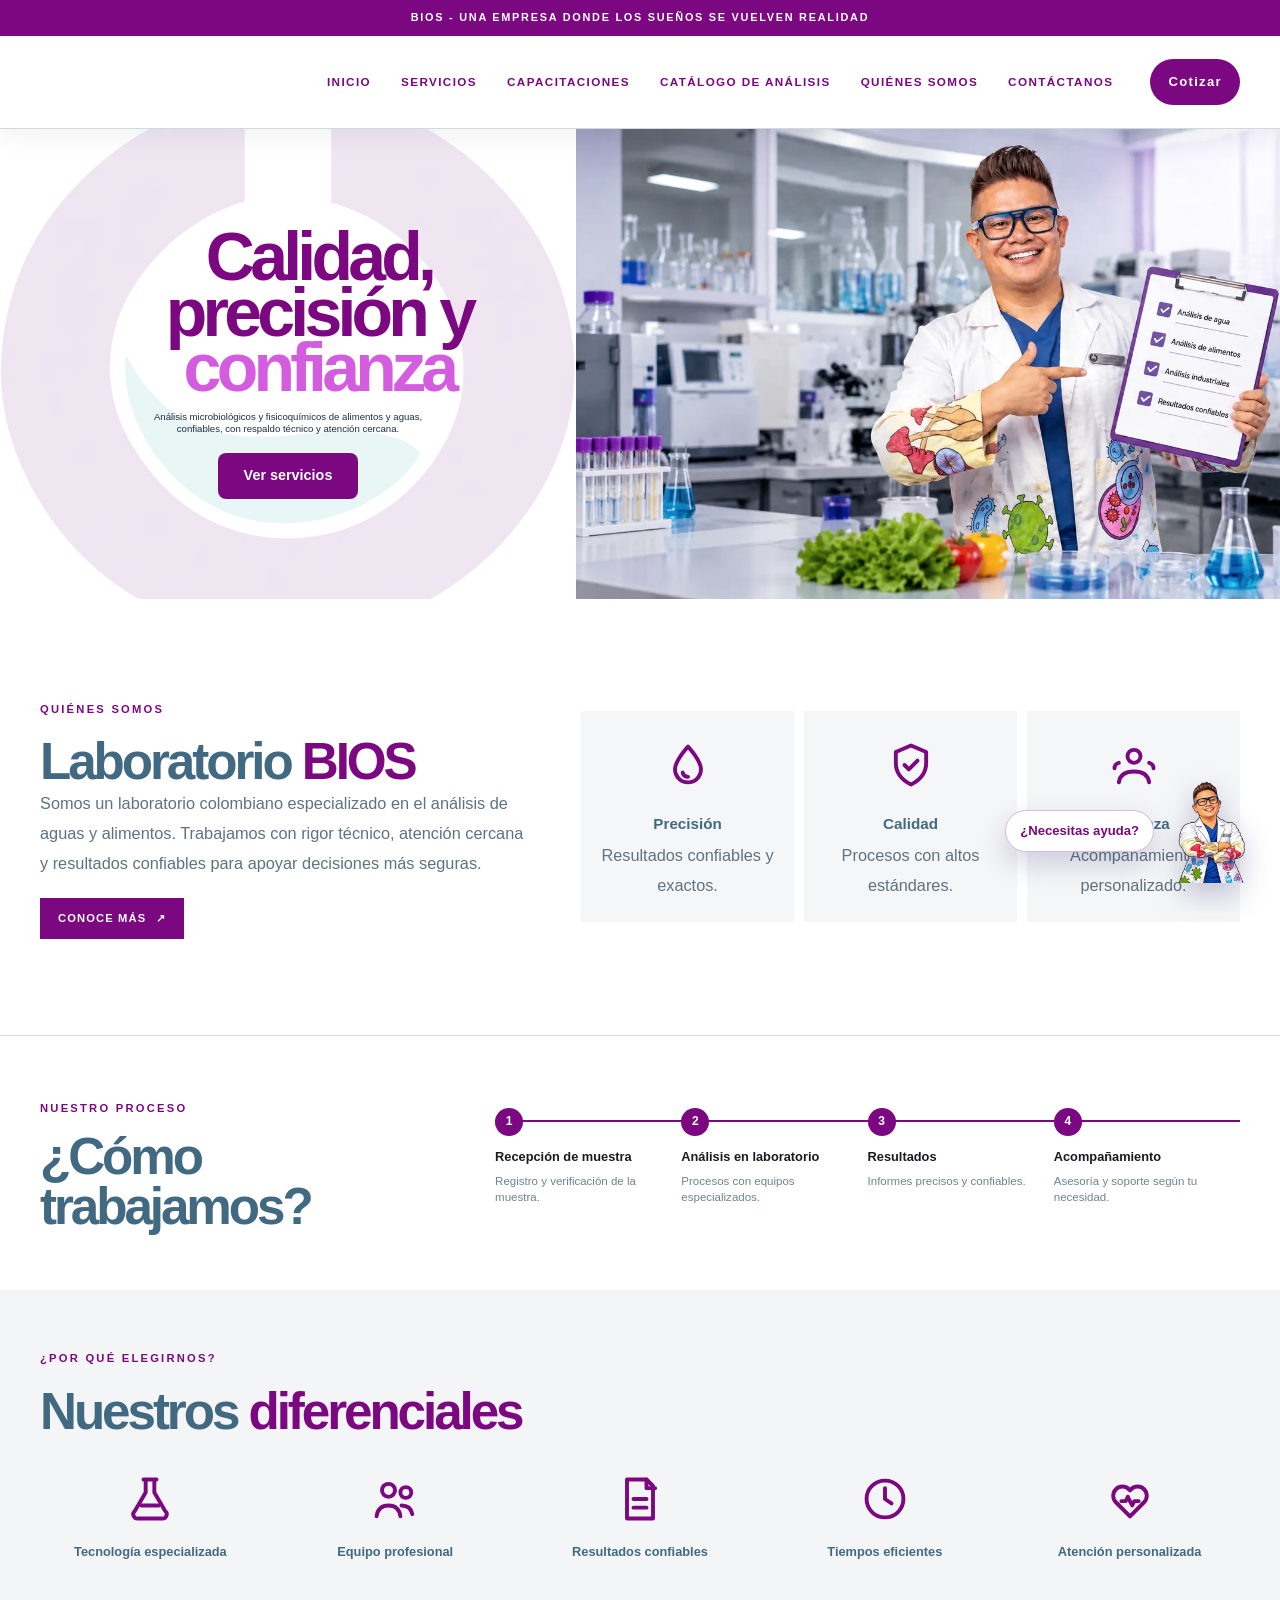
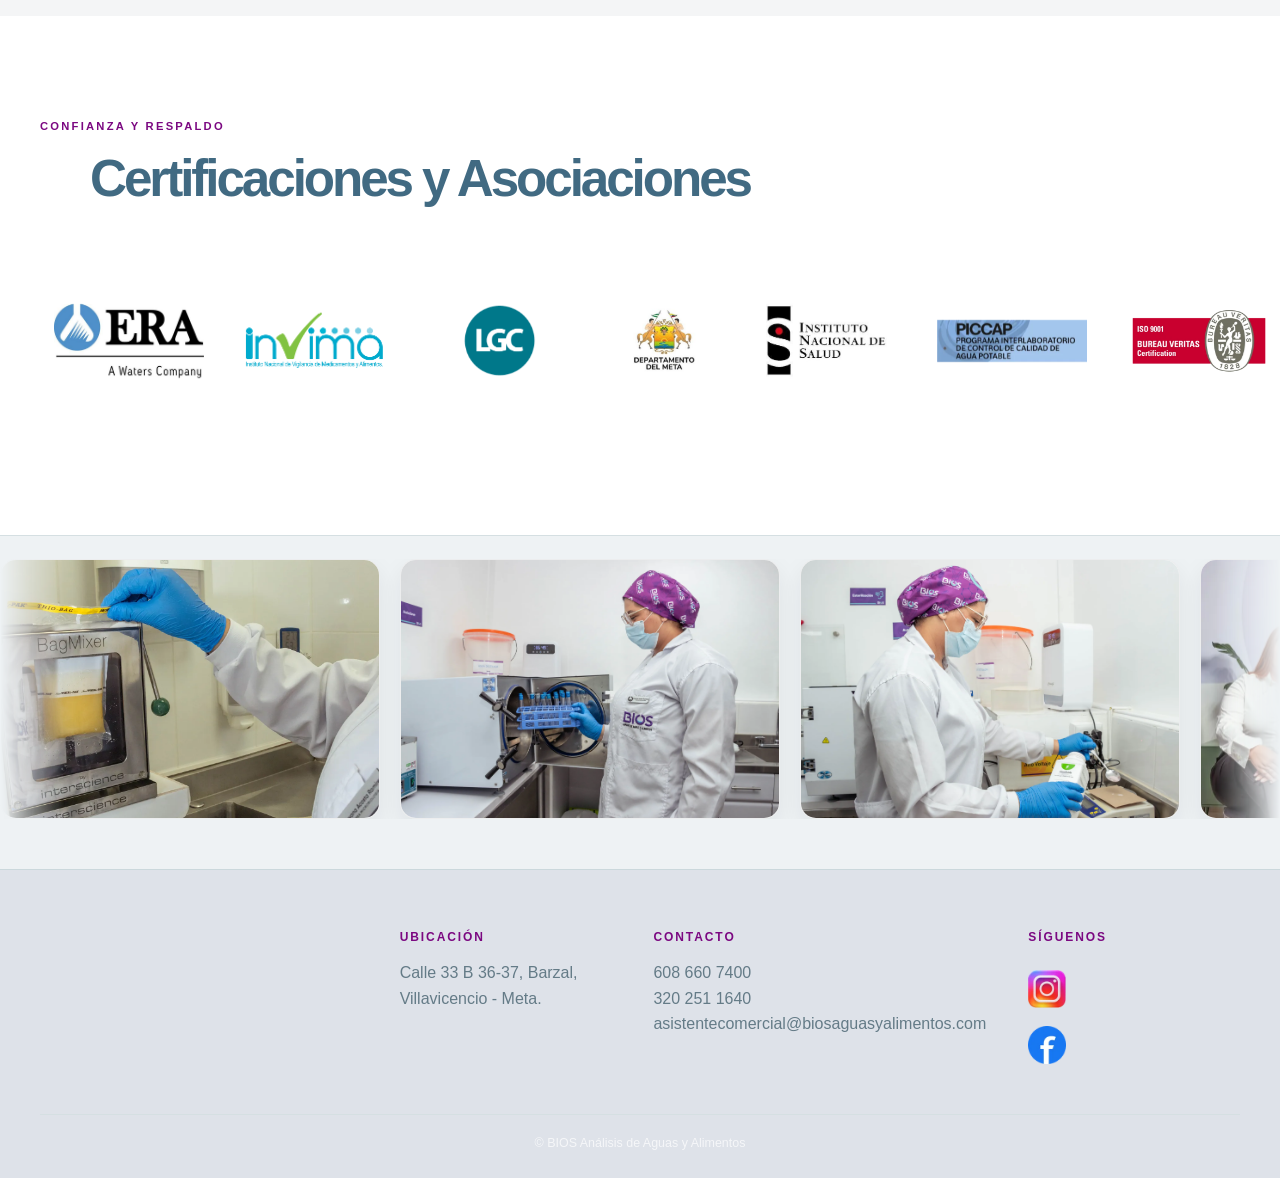
==== index.html @ 29f60351 "Actualizar correo y horario de atención" ====
<!DOCTYPE html>
<html lang="es">
<head>
  <meta charset="UTF-8" />
  <meta name="viewport" content="width=device-width, initial-scale=1.0" />
  <title>BIOS - Maqueta</title>
  <style>
    :root{
      --bg:#f4f7fb;
      --surface:#ffffff;
      --text:#17273a;
      --muted:#58708a;
      --line:rgba(23,39,58,.12);
      --dark:#0b1e2d;
      --blue:#1c4d7a;
      --cyan:#45c4d1;
      --teal:#2ec4b6;
      --violet:#7a6df7;
      --shadow:0 18px 42px rgba(12,29,45,.12);
      --bios-logo-url:url('https://irp-cdn.multiscreensite.com/-resellers-preview/colombia@publicar.com/logo/git4eqh8tb16mcf5sqjfog81sk.png');
    }

    *{box-sizing:border-box}
    body{
      margin:0;
      font-family:Arial, sans-serif;
      background:var(--bg);
      color:var(--text);
      line-height:1.6;
    }
    a{text-decoration:none;color:inherit}
    .container{
      width:min(1200px, calc(100% - 32px));
      margin:0 auto;
    }

    header{
      background:
        linear-gradient(rgba(255,255,255,.82), rgba(255,255,255,.82)),
        url('assets/fondo.webp') center/cover no-repeat;
      backdrop-filter:blur(10px);
      border-bottom:1px solid var(--line);
      position:sticky;
      top:0;
      z-index:20;
    }

    .nav{
      min-height:88px;
      display:flex;
      align-items:center;
      justify-content:space-between;
      gap:20px;
    }

    .brand{
      display:flex;
      align-items:center;
      gap:14px;
    }

    .bio-o{
      position:relative;
      width:54px;
      height:54px;
      border-radius:50%;
      background:#fff;
      border:2px solid rgba(17,31,45,.12);
      overflow:hidden;
      cursor:pointer;
      transition:transform .35s ease, box-shadow .35s ease;
      box-shadow:0 10px 22px rgba(16,30,42,.08);
      background-image:var(--bios-logo-url);
      background-size:cover;
      background-position:center;
      background-repeat:no-repeat;
    }

    .bio-o::before{
      content:"";
      position:absolute;
      inset:0;
      border-radius:50%;
      background:
        radial-gradient(circle at 30% 25%, rgba(255,255,255,.35), transparent 18%),
        linear-gradient(135deg, rgba(54,208,210,.18), rgba(78,190,255,.18), rgba(122,109,247,.18));
      animation:liquidFlow 8s ease-in-out infinite alternate;
    }

    .bio-o::after{
      content:"";
      position:absolute;
      inset:10px;
      border-radius:50%;
      background:rgba(255,255,255,.09);
      transform:translate(-8px, 8px);
      animation:liquidDrift 7s ease-in-out infinite alternate;
    }

    .bio-o:hover{
      transform:scale(1.08);
      box-shadow:0 18px 28px rgba(19,42,62,.16);
    }

    .bio-o.expanded{
      transform:scale(1.85);
      z-index:20;
    }

    .brand-text span{
      display:block;
      font-weight:800;
      font-size:1.2rem;
      letter-spacing:.06em;
      color:var(--dark);
    }

    .brand-text small{
      display:block;
      font-size:.62rem;
      letter-spacing:.18em;
      color:var(--muted);
    }

    .menu{
      display:flex;
      list-style:none;
      gap:28px;
      padding:0;
      margin:0;
      color:var(--muted);
      font-weight:600;
    }

    .cta{
      border:none;
      background:linear-gradient(135deg, var(--blue), var(--dark));
      color:white;
      border-radius:999px;
      padding:14px 22px;
      font-weight:700;
      box-shadow:0 18px 28px rgba(18,33,48,.12);
      cursor:pointer;
    }

    .hero{
      padding:84px 0 72px;
      background:radial-gradient(circle at top left, rgba(69,196,209,.14), transparent 30%), linear-gradient(180deg, rgba(255,255,255,.7), var(--bg));
    }

    .hero-grid{
      display:grid;
      grid-template-columns:1.1fr .9fr;
      align-items:center;
      gap:36px;
    }

    .eyebrow{
      display:inline-block;
      background:rgba(69,196,209,.12);
      color:var(--blue);
      font-size:.72rem;
      font-weight:800;
      letter-spacing:.12em;
      text-transform:uppercase;
      padding:8px 12px;
      border-radius:999px;
    }

    h1{
      margin:18px 0 14px;
      font-size:clamp(2.8rem, 5vw, 5rem);
      line-height:.96;
      letter-spacing:-.06em;
      color:var(--dark);
    }

    .lead{
      font-size:1.1rem;
      color:var(--muted);
      max-width:620px;
    }

    .hero-actions{
      margin-top:28px;
      display:flex;
      flex-wrap:wrap;
      gap:16px;
    }

    .primary, .secondary{
      border:none;
      border-radius:999px;
      padding:15px 24px;
      font-weight:700;
      cursor:pointer;
    }

    .primary{
      background:linear-gradient(135deg, var(--blue), var(--dark));
      color:#fff;
      box-shadow:0 18px 28px rgba(22,45,71,.14);
    }

    .secondary{
      background:#fff;
      color:var(--dark);
      border:1px solid var(--line);
    }

    .visual-wrap{
      position:relative;
      display:grid;
      place-items:center;
      min-height:450px;
    }

    .glass-panel{
      position:relative;
      width:min(100%,520px);
      min-height:400px;
      border-radius:34px;
      background:rgba(255,255,255,.75);
      border:1px solid rgba(18,33,47,.08);
      box-shadow:var(--shadow);
      display:grid;
      place-items:center;
      overflow:hidden;
    }

    .orb{
      width:260px;
      height:260px;
      border-radius:50%;
      background:linear-gradient(135deg, rgba(16,34,48,.95), rgba(29,76,109,.85));
      box-shadow:inset 0 0 24px rgba(255,255,255,.18), 0 20px 42px rgba(10,22,35,.18);
      position:relative;
      overflow:hidden;
    }

    .orb::before{
      content:"";
      position:absolute;
      inset:0;
      border-radius:50%;
      background:
        radial-gradient(circle at 30% 28%, rgba(255,255,255,.9), transparent 16%),
        radial-gradient(circle at 70% 70%, rgba(74,196,214,.52), transparent 24%),
        linear-gradient(135deg, rgba(52,211,208,.9), rgba(80,200,255,.9), rgba(118,109,255,.9));
      animation:liquidPulse 7s ease-in-out infinite alternate;
    }

    .orb::after{
      content:"";
      position:absolute;
      inset:16px;
      border-radius:50%;
      background:rgba(255,255,255,.14);
      transform:translate(-12px, 10px);
      animation:liquidDrift 8s ease-in-out infinite alternate;
    }

    .float{
      position:absolute;
      background:rgba(255,255,255,.9);
      border:1px solid var(--line);
      border-radius:16px;
      padding:10px 14px;
      font-weight:700;
      color:var(--dark);
      box-shadow:0 16px 32px rgba(16,30,42,.08);
    }

    .float1{top:38px; right:42px}
    .float2{bottom:88px; left:28px}
    .float3{bottom:24px; right:52px}

    .services, .about, .contact{
      padding:82px 0;
    }

    .section-head h2{
      font-size:clamp(2.1rem,4vw,3rem);
      letter-spacing:-.05em;
      margin:0 0 20px;
      color:var(--dark);
    }

    .cards{
      display:grid;
      grid-template-columns:repeat(3, minmax(0,1fr));
      gap:24px;
    }

    .card{
      background:var(--surface);
      border:1px solid var(--line);
      border-radius:26px;
      padding:28px 22px;
      box-shadow:0 14px 30px rgba(15,29,41,.04);
    }

    .icon{
      width:60px;
      height:60px;
      border-radius:18px;
      display:grid;
      place-items:center;
      background:linear-gradient(135deg, rgba(69,196,209,.12), rgba(118,109,255,.12));
      margin-bottom:18px;
      font-size:1.8rem;
    }

    .card h3{
      margin:0 0 10px;
      font-size:1.35rem;
      color:var(--dark);
    }

    .card p{
      margin:0;
      color:var(--muted);
    }

    .about-grid{
      display:grid;
      grid-template-columns:1.1fr .9fr;
      gap:28px;
      align-items:center;
    }

    .stats{
      display:grid;
      grid-template-columns:repeat(3, minmax(0,1fr));
      gap:18px;
    }

    .stat{
      background:#fff;
      border:1px solid var(--line);
      border-radius:22px;
      padding:24px 18px;
      text-align:center;
      box-shadow:0 10px 24px rgba(15,29,41,.04);
    }

    .stat strong{display:block; font-size:2rem; color:var(--dark)}
    .stat span{color:var(--muted)}

    .cta-box{
      background:linear-gradient(135deg, var(--dark), #1a3c5f);
      border-radius:28px;
      padding:42px 28px;
      display:flex;
      align-items:center;
      justify-content:space-between;
      gap:24px;
      color:white;
      box-shadow:0 24px 42px rgba(10,18,26,.16);
    }

    .cta-box h2{
      margin:0;
      font-size:clamp(2rem,4vw,3rem);
      letter-spacing:-.05em;
      color:white;
    }

    .cta-box p{
      margin:10px 0 0;
      color:rgba(255,255,255,.8);
    }

    footer{
      background:#edf2f8;
      border-top:1px solid var(--line);
      padding:26px 0 40px;
    }

    .footer-row{
      display:flex;
      justify-content:space-between;
      gap:20px;
      flex-wrap:wrap;
      color:var(--muted);
      align-items:center;
    }

    @keyframes liquidFlow{
      0% {transform:translate(-10px,8px) scale(1)}
      50% {transform:translate(8px,-8px) scale(1.08)}
      100% {transform:translate(-4px,12px) scale(1.12)}
    }

    @keyframes liquidDrift{
      0% {transform:translate(-12px,10px) scale(1)}
      100% {transform:translate(12px,-8px) scale(1.18)}
    }

    @keyframes liquidPulse{
      0% {filter:blur(2px) saturate(1)}
      100% {filter:blur(4px) saturate(1.4)}
    }

    @media (max-width: 900px){
      .menu{display:none}
      .hero-grid, .about-grid, .cards, .stats, .cta-box{grid-template-columns:1fr; display:grid}
      .cta-box{display:grid}
    }
  </style>
  <link rel="preload" as="image" href="principal.webp" type="image/webp" fetchpriority="high" />
  <link rel="stylesheet" href="styles.css?v=20261003-perf" />
</head>
<body>
  <!-- Inicio: navegación, hero, secciones corporativas, modales, chatbot, galería y pie. -->
  <header class="site-header">
    <div class="top-banner"><span>BIOS - UNA EMPRESA DONDE LOS SUEÑOS SE VUELVEN REALIDAD</span></div>
    <div class="container nav">
      <a class="brand" href="#inicio" aria-label="BIOS, análisis de aguas y alimentos">
        <video class="site-logo" src="loguito.mp4" autoplay loop muted playsinline preload="auto" aria-label="BIOS Análisis de Aguas y Alimentos"></video>
      </a>
      <nav class="main-nav" aria-label="Navegación principal">
        <ul class="menu">
          <li><a href="#inicio">Inicio</a></li>
          <li><a href="services.html">Servicios</a></li>
          <li><a href="capacitaciones.html">Capacitaciones</a></li>
          <li><a href="catalogo-analisis.html">Catálogo de análisis</a></li>
          <li><a href="nosotros.html">Quiénes somos</a></li>
          <li><a href="https://wa.me/573202511640">Contáctanos</a></li>
        </ul>
      </nav>
      <div class="header-actions"><a class="header-phone" href="https://wa.me/573202511640">320 251 1640</a><a class="header-contact" href="cotizar.html">Cotizar</a></div>
      <button class="menu-toggle" type="button" aria-label="Abrir menú" aria-expanded="false"><span></span><span></span><span></span></button>
    </div>
  </header>

  <main class="index-page">
    <!-- Hero principal con acceso a los servicios. -->
    <section class="hero" id="inicio">
      <div class="hero-wrap">
        <div class="container hero-layout">
          <div class="hero-grid">
            <div class="hero-copy">
              <div class="hero-title-frame"><h1><span class="hero-title-accent">Calidad,</span><br />precisión y<br /><em>confianza</em></h1><p>Análisis microbiológicos y fisicoquímicos de alimentos y aguas, confiables, con respaldo técnico y atención cercana.</p><a class="hero-quote-button" href="services.html">Ver servicios</a></div>
            </div>
          </div>
        </div>
        <a class="hero-scroll" href="#calidad" aria-label="Bajar a la sección de calidad"></a>
      </div>
    </section>

    <!-- Presentación de BIOS y sus atributos principales. -->
    <section class="bios-description bios-about-section" id="calidad">
      <div class="container bios-about-section__grid"><div class="bios-about-section__copy"><span class="section-badge">Quiénes somos</span><h2>Laboratorio <em>BIOS</em></h2><p>Somos un laboratorio colombiano especializado en el análisis de aguas y alimentos. Trabajamos con rigor técnico, atención cercana y resultados confiables para apoyar decisiones más seguras.</p><a class="text-link" href="nosotros.html">Conoce más <span aria-hidden="true">↗</span></a></div><div class="bios-about-section__features"><article><strong class="bios-line-icon bios-line-icon--drop" aria-hidden="true"></strong><h3>Precisión</h3><p>Resultados confiables y exactos.</p></article><article><strong class="bios-line-icon bios-line-icon--shield" aria-hidden="true"></strong><h3>Calidad</h3><p>Procesos con altos estándares.</p></article><article><strong class="bios-line-icon bios-line-icon--people" aria-hidden="true"></strong><h3>Confianza</h3><p>Acompañamiento personalizado.</p></article></div></div>
    </section>

    <!-- Pasos de recepción, análisis y entrega de resultados. -->
    <section class="bios-process" aria-labelledby="bios-process-title">
      <div class="container bios-process__grid"><div class="bios-process__intro"><span class="section-badge">Nuestro proceso</span><h2 id="bios-process-title">¿Cómo trabajamos?</h2></div><ol class="bios-process__steps"><li><strong>Recepción de muestra</strong><span>Registro y verificación de la muestra.</span></li><li><strong>Análisis en laboratorio</strong><span>Procesos con equipos especializados.</span></li><li><strong>Resultados</strong><span>Informes precisos y confiables.</span></li><li><strong>Acompañamiento</strong><span>Asesoría y soporte según tu necesidad.</span></li></ol></div>
    </section>

    <!-- Diferenciales del laboratorio. -->
    <section class="bios-differences" aria-labelledby="bios-differences-title">
      <div class="container"><div class="section-head"><span class="section-badge">¿Por qué elegirnos?</span><h2 id="bios-differences-title">Nuestros <em>diferenciales</em></h2></div><div class="bios-differences__grid"><article><strong class="bios-line-icon bios-line-icon--lab" aria-hidden="true"></strong><h3>Tecnología especializada</h3></article><article><strong class="bios-line-icon bios-line-icon--team" aria-hidden="true"></strong><h3>Equipo profesional</h3></article><article><strong class="bios-line-icon bios-line-icon--report" aria-hidden="true"></strong><h3>Resultados confiables</h3></article><article><strong class="bios-line-icon bios-line-icon--clock" aria-hidden="true"></strong><h3>Tiempos eficientes</h3></article><article><strong class="bios-line-icon bios-line-icon--care" aria-hidden="true"></strong><h3>Atención personalizada</h3></article></div></div>
    </section>

    <!-- Certificaciones y asociaciones. -->
    <section class="certifications" id="certificaciones">
      <div class="container"><div class="section-head"><span class="section-badge">Confianza y respaldo</span><h2>Certificaciones y Asociaciones</h2></div><div class="cert-grid cert-grid--full"><img src="assets/iso-cert.jpg" alt="Certificación ISO" loading="lazy" decoding="async" /><img src="assets/invima-cert.png" alt="INVIMA" loading="lazy" decoding="async" /><img src="assets/lgc-cert.png" alt="LGC" loading="lazy" decoding="async" /><img src="assets/meta-cert.jpg" alt="Asociación Meta" loading="lazy" decoding="async" /><img src="assets/ins-cert.jpg" alt="Instituto Nacional de Salud" loading="lazy" decoding="async" /><img src="assets/extra-cert.webp" alt="Certificación de laboratorio" loading="lazy" decoding="async" /><img src="assets/bureau-new-sm.webp" alt="Bureau Veritas" loading="lazy" decoding="async" /></div></div>
    </section>

    <!-- Formulario de contacto y datos para cotizar. -->
    <section class="contact" id="contacto">
      <div class="container contact__layout"><div class="contact__intro"><span class="section-badge">Contáctanos</span><h2>Solicita tu análisis</h2><p>Diligencia el formulario y nuestro equipo se comunicará contigo para brindarte una cotización.</p></div><div class="form-box"><form id="contactForm" action="https://formsubmit.co/alexjuniortrujillopardo@gmail.com" method="POST"><input type="hidden" name="_subject" value="Nueva consulta desde la página BIOS" /><input type="hidden" name="_template" value="table" /><input type="hidden" name="_captcha" value="true" /><input type="text" name="_honey" tabindex="-1" autocomplete="off" aria-hidden="true" class="form-honey" /><div class="form-grid"><label class="field">Nombre completo<input name="name" placeholder="Nombre completo" required /></label><label class="field">Correo electrónico<input type="email" name="email" placeholder="Correo electrónico" required /></label><label class="field">Teléfono<input name="phone" placeholder="Teléfono" required /></label><label class="field">Tipo de servicio<select name="service" required><option value="">Tipo de servicio</option><option>Agua</option><option>Alimentos</option><option>Industria</option></select></label><label class="field full">Mensaje<textarea name="message" rows="4" placeholder="Mensaje (opcional)"></textarea></label></div><button class="pqr submit" type="submit">Enviar solicitud <span aria-hidden="true">→</span></button></form></div><div class="contact__details"><strong>320 251 1640</strong><a href="mailto:asistentecomercial@biosaguasyalimentos.com">asistentecomercial@biosaguasyalimentos.com</a><span>Villavicencio, Meta</span><span>Lun - Jue / 8:00 a.m. - 4:30 p.m.<br />Vie / 8:00 a.m. - 4:00 p.m.<br />Sáb / 8:00 a.m. - 1:00 p.m.</span></div></div>
    </section>

    <!-- Mapa, dirección y contacto. -->
    <section class="info" id="ubicacion">
      <div class="location-map"><iframe class="map-frame" title="Ubicación de BIOS en Villavicencio" src="https://www.google.com/maps?q=Calle%2033%20B%2036-37%2C%20Barzal%2C%20Villavicencio%2C%20Meta&output=embed" loading="lazy"></iframe></div><div class="location-bar"><div class="location-social"><a class="location-social__instagram" href="https://www.instagram.com/bioslaboratorio" aria-label="Instagram BIOS"></a><a class="location-social__facebook" href="https://www.facebook.com/profile.php?id=61564469023274" aria-label="Facebook BIOS">f</a></div><div><h4>Ubicación</h4><p>Dirección: Calle 33 B 36-37, Barzal,<br />Villavicencio - Meta.<br />Lunes a jueves: 8:00 a 16:30<br />Viernes: 8:00 a 16:00<br />Sábados: 8:00 a 13:00 hs.</p></div><div><h4>Contacto</h4><p>Teléfono: 608 660 7400<br />Celular: 320 251 1640</p></div></div>
    </section>
  </main>

  <div class="services-modal institution-modal" id="institutionModal" aria-hidden="true"><div class="services-modal__content"><button class="services-modal__close" id="institutionModalClose" type="button" aria-label="Cerrar información institucional">&times;</button><span class="section-badge">BIOS</span><h2>Conócenos</h2><p class="services-modal__intro">La experiencia y el compromiso de nuestro equipo respaldan cada resultado.</p><section class="about-box"><h3>Quiénes somos</h3><p>Somos un laboratorio colombiano especializado en análisis de aguas y alimentos. Trabajamos con rigor técnico, atención cercana y resultados confiables para apoyar decisiones más seguras.</p></section><section class="quality"><div class="container quality-wrap"><div><h3>Política de calidad</h3><p>Nos comprometemos con la confiabilidad, oportunidad e imparcialidad de nuestros servicios, mediante personal competente, métodos controlados y mejora continua.</p></div><div class="quality-panel"><ul class="quality-list"><li>Resultados confiables y trazables</li><li>Atención oportuna y profesional</li><li>Cumplimiento de requisitos aplicables</li></ul></div></div></section><section class="mission-vision"><div class="section-head"><span class="section-badge">Nuestro propósito</span><h2>Misión y visión</h2></div><div class="mv-grid"><article class="mv-card"><h3>Misión</h3><p>Prestar servicios de análisis para aguas y alimentos con calidad, oportunidad y respaldo técnico, contribuyendo al bienestar y al crecimiento de nuestros clientes.</p></article><article class="mv-card"><h3>Visión</h3><p>Ser un laboratorio reconocido en Colombia por la confiabilidad de sus resultados, la excelencia de su equipo y la cercanía con cada cliente.</p></article></div></section><section class="team"><div class="section-head"><span class="section-badge">Nuestro equipo</span><h2>Personas que hacen posible cada resultado.</h2></div><div class="team-grid"><div class="team-copy"><h3>Experiencia al servicio de la calidad</h3><p>Un equipo comprometido con la precisión, la ética y el acompañamiento técnico en cada análisis.</p></div></div></section></div></div>

  <div class="services-modal" id="servicesModal" aria-hidden="true"><div class="services-modal__content"><button class="services-modal__close" id="servicesModalClose" type="button" aria-label="Cerrar servicios">&times;</button><span class="section-badge">Servicios BIOS</span><h2>Análisis para cada necesidad.</h2><p class="services-modal__intro">Llegamos a todos los rincones de Colombia con oportunidad y profesionalismo.</p><img class="services-modal__image" src="assets/servicios-bios-microscopio.webp" alt="Análisis en laboratorio" loading="lazy" decoding="async" /><div class="services-modal__grid"><article class="services-modal__item"><span class="services-modal__icon bios-line-icon bios-line-icon--drop" aria-hidden="true"></span><h3>Aguas, piscinas y plantas envasadoras</h3><p>Análisis microbiológicos y fisicoquímicos para agua potable, piscinas y procesos.</p></article><article class="services-modal__item"><span class="services-modal__icon bios-line-icon bios-line-icon--food" aria-hidden="true"></span><h3>Industrias panificadoras</h3><p>Control de calidad e inocuidad para productos y procesos de producción.</p></article><article class="services-modal__item"><span class="services-modal__icon bios-line-icon bios-line-icon--lab" aria-hidden="true"></span><h3>Centros penitenciarios y carcelarios</h3><p>Soluciones analíticas para agua, alimentos y condiciones sanitarias.</p></article></div><a class="services-modal__contact" href="#contacto">Solicitar asesoría</a></div></div>

  <span class="chatbot-hint" aria-hidden="true">¿Necesitas ayuda?</span><button class="chatbot-toggle" id="chatbotToggle" type="button" aria-label="Abrir asistente" aria-expanded="false"><img class="chatbot-bee" src="chatt.webp" alt="" aria-hidden="true" /></button>
  <aside class="chatbot" id="chatbot" aria-label="Asistente BIOS"><div class="chatbot__header"><div><strong>Asistente BIOS</strong><span>Estamos para ayudarte</span></div><button id="chatbotClose" type="button" aria-label="Cerrar chat">&times;</button></div><div class="chatbot__messages" id="chatbotMessages"><div class="chatbot__bubble chatbot__bubble--bot">¡Qué gusto tenerte aquí! ¿En qué podemos ayudarte hoy?</div></div><div class="chatbot__composer"><input id="chatbotInput" placeholder="Escribe tu consulta" /><button id="chatbotSend" type="button">Enviar</button></div></aside>

  <section class="index-quote-banner"><section class="team" id="equipo"><div class="container"><div class="team-visual"><div class="team-slider__track" data-manual-train><img class="team-slider__image is-active" src="nueva2.jpg" alt="Personal de BIOS en el laboratorio" loading="lazy" decoding="async" /><img class="team-slider__image" src="fondo (3).jpg" alt="Instalaciones de BIOS" loading="lazy" decoding="async" /><img class="team-slider__image" src="d4cb3e2d-de51-416a-9eef-e53cda7818f0.jpg" alt="Equipo de BIOS" loading="lazy" decoding="async" /><img class="team-slider__image" src="IMG_7186.webp" alt="Personal de BIOS trabajando" loading="lazy" decoding="async" /><img class="team-slider__image" src="IMG_7254.webp" alt="Personal de BIOS en el laboratorio" loading="lazy" decoding="async" /><img class="team-slider__image" src="22.webp" alt="Laboratorio BIOS" loading="lazy" decoding="async" /><img class="team-slider__image" src="23.webp" alt="Laboratorio BIOS" loading="lazy" decoding="async" /><img class="team-slider__image" src="24.webp" alt="Laboratorio BIOS" loading="lazy" decoding="async" /><img class="team-slider__image" src="nueva2.jpg" alt="Personal de BIOS en el laboratorio" aria-hidden="true" loading="lazy" decoding="async" /><img class="team-slider__image" src="fondo (3).jpg" alt="Instalaciones de BIOS" aria-hidden="true" loading="lazy" decoding="async" /><img class="team-slider__image" src="d4cb3e2d-de51-416a-9eef-e53cda7818f0.jpg" alt="Equipo de BIOS" aria-hidden="true" loading="lazy" decoding="async" /><img class="team-slider__image" src="IMG_7186.webp" alt="Personal de BIOS trabajando" aria-hidden="true" loading="lazy" decoding="async" /><img class="team-slider__image" src="IMG_7254.webp" alt="Personal de BIOS en el laboratorio" aria-hidden="true" loading="lazy" decoding="async" /><img class="team-slider__image" src="22.webp" alt="Laboratorio BIOS" aria-hidden="true" loading="lazy" decoding="async" /><img class="team-slider__image" src="23.webp" alt="Laboratorio BIOS" aria-hidden="true" loading="lazy" decoding="async" /><img class="team-slider__image" src="24.webp" alt="Laboratorio BIOS" aria-hidden="true" loading="lazy" decoding="async" /></div></div></div></section><div class="index-quote-banner__panel"><h2>Cotiza tus análisis con nosotros</h2><p>Recibe orientación para elegir el análisis adecuado para tus alimentos y aguas.</p><a href="cotizar.html">Cotizar</a></div></section>

  <!-- Galería continua de instalaciones y equipo, ubicada encima del pie. -->
  <section class="photo-train-section" aria-label="Galería fotográfica de instalaciones y equipo">
    <div class="photo-train__wrapper">
      <div class="photo-train__track">
        <div class="photo-train__group">
          <div class="photo-train__item"><img src="IMG_7254.webp" alt="Personal BIOS en laboratorio" loading="lazy" /></div>
          <div class="photo-train__item"><img src="IMG_7265.webp" alt="Instalaciones de análisis BIOS" loading="lazy" /></div>
          <div class="photo-train__item"><img src="IMG_7260.webp" alt="Equipo de laboratorio BIOS" loading="lazy" /></div>
          <div class="photo-train__item"><img src="d4cb3e2d-de51-416a-9eef-e53cda7818f0.webp" alt="Equipo profesional BIOS" loading="lazy" /></div>
          <div class="photo-train__item"><img src="fondo-3.webp" alt="Instalaciones BIOS" loading="lazy" /></div>
          <div class="photo-train__item"><img src="IMG_7186.webp" alt="Personal BIOS trabajando" loading="lazy" /></div>
        </div>
        <div class="photo-train__group" aria-hidden="true">
          <div class="photo-train__item"><img src="IMG_7254.webp" alt="" loading="lazy" /></div>
          <div class="photo-train__item"><img src="IMG_7265.webp" alt="" loading="lazy" /></div>
          <div class="photo-train__item"><img src="IMG_7260.webp" alt="" loading="lazy" /></div>
          <div class="photo-train__item"><img src="d4cb3e2d-de51-416a-9eef-e53cda7818f0.webp" alt="" loading="lazy" /></div>
          <div class="photo-train__item"><img src="fondo-3.webp" alt="" loading="lazy" /></div>
          <div class="photo-train__item"><img src="IMG_7186.webp" alt="" loading="lazy" /></div>
        </div>
      </div>
    </div>
  </section>

  <footer class="bios-footer"><div class="container bios-footer__grid"><div class="bios-footer__brand"><video class="site-logo" src="loguito.mp4" autoplay loop muted playsinline preload="auto" aria-label="BIOS Análisis de Aguas y Alimentos"></video></div><div><strong>Ubicación</strong><p>Calle 33 B 36-37, Barzal,<br />Villavicencio - Meta.</p></div><div><strong>Contacto</strong><p>608 660 7400<br />320 251 1640<br />asistentecomercial@biosaguasyalimentos.com</p></div><div class="bios-footer__social"><strong>Síguenos</strong><a href="https://www.instagram.com/bioslaboratorio" aria-label="Instagram BIOS"><img class="bios-footer__social-icon" src="instagram-icon.webp" alt="" width="38" height="38" /></a><a href="https://www.facebook.com/profile.php?id=61564469023274">Facebook</a></div></div><div class="bios-footer__legal">© BIOS Análisis de Aguas y Alimentos</div></footer>
  <script src="script.js?v=20261003-perf"></script>
</body>
</html>
---- styles.css ----
/* GUIA DE ESTILOS
  Colores y tipografia: :root y body. Navegacion/logo: .site-header, .main-nav y .brand.
  Inicio: .hero-wrap, .index-page y sus secciones. Paginas: .services-page, .analysis-*,
  .training-*, .quote-page y .about-page. Componentes: modales, .chatbot y .bios-footer.
  Imagenes de fondo declaradas en CSS: buscar background-image o url(). Las fotos en <img>
  y los textos/nombres visibles se cambian en el HTML, no aqui. Responsive se divide en @media.
  Servicios: centros -> detail-page--centers; panificadoras -> detail-page--bakery;
  plantas y agua/piscinas -> detail-page--water (sus nombres/textos estan en cada HTML).
*/
/* Ajustes heredados de prioridad alta para la portada de index.html. */
.index-page.index-page.index-page .hero-title-frame h1 { width: 400px !important; max-width: 400px !important; font-size: 60px !important; line-height: .82 !important; white-space: normal !important; }
.index-page.index-page.index-page .hero-title-frame p { width: 300px !important; max-width: 300px !important; font-size: .6rem !important; line-height: 1.25 !important; }
@media (min-width: 801px) {
  .index-page.index-page.index-page .hero-title-frame h1 { width: 420px !important; max-width: 420px !important; font-size: 68px !important; }
}
.index-page.index-page .hero-title-frame h1 {
  width: 280px !important;
  max-width: 280px !important;
  font-size: 2.7rem !important;
  line-height: .84 !important;
  white-space: normal !important;
  overflow-wrap: normal !important;
}

.index-page.index-page .hero-title-frame p {
  width: 230px !important;
  max-width: 230px !important;
  margin-top: 16px !important;
  font-size: .5rem !important;
  line-height: 1.2 !important;
}

@media (max-width: 800px) {
  .index-page.index-page .hero-title-frame h1 {
    width: 250px !important;
    max-width: 250px !important;
    font-size: 2.35rem !important;
  }

  .index-page.index-page .hero-title-frame p {
    width: 210px !important;
    max-width: 210px !important;
    font-size: .5rem !important;
  }
}
.index-page.index-page .hero-title-frame {
  width: 360px !important;
  max-width: calc(100% - 110px) !important;
  min-height: 0 !important;
  height: auto !important;
  margin: auto !important;
  padding: 0 !important;
  background: transparent !important;
  border: 0 !important;
  align-items: center !important;
  justify-content: center !important;
}

.index-page.index-page .hero-title-frame h1 {
  width: 300px !important;
  max-width: 100% !important;
  margin: 0 auto !important;
  font-size: 3.45rem !important;
  line-height: .82 !important;
  text-align: center !important;
}

.index-page.index-page .hero-title-frame p {
  width: 250px !important;
  max-width: 100% !important;
  margin: 18px auto 0 !important;
  font-size: .55rem !important;
  line-height: 1.25 !important;
  text-align: center !important;
}
.index-page.index-page .hero-title-frame h1 {
  width: min(100%, 300px) !important;
  max-width: 300px !important;
  font-size: 3.9rem !important;
  line-height: .82 !important;
  text-align: center !important;
}

.index-page.index-page .hero-title-frame p {
  width: min(100%, 285px) !important;
  max-width: 285px !important;
  margin: 15px auto 0 !important;
  font-size: .62rem !important;
  line-height: 1.22 !important;
  text-align: center !important;
}

@media (max-width: 800px) {
  .index-page.index-page .hero-title-frame h1 {
    width: min(100%, 330px) !important;
    max-width: 330px !important;
    font-size: clamp(2.4rem, 11vw, 3.5rem) !important;
  }

  .index-page.index-page .hero-title-frame p {
    width: min(100%, 280px) !important;
    max-width: 280px !important;
    font-size: .62rem !important;
  }
}
.index-page.index-page .hero-title-frame {
  padding-left: 54px !important;
  padding-right: 54px !important;
}

.index-page.index-page .hero-title-frame h1 {
  width: 100% !important;
  max-width: 500px !important;
  color: var(--primary) !important;
  text-align: center !important;
  overflow-wrap: normal;
}

.index-page.index-page .hero-title-frame p {
  width: 100% !important;
  max-width: 380px !important;
  color: #1f2e3d !important;
  text-align: center !important;
}
.index-page.index-page .hero-title-frame { align-items: center !important; }
.bios-footer.bios-footer { background-color: rgba(45, 43, 109, .08) !important; }
.bios-footer { background: rgba(45, 43, 109, .08) !important; }
@media (max-width: 700px) {
  .site-header .main-nav:not(.open) { opacity: 0 !important; visibility: hidden !important; transform: translateY(-6px) !important; }
  .chatbot-toggle.chatbot-toggle { width: 72px !important; height: 72px !important; right: 12px !important; bottom: 12px !important; }
  .chatbot-bee.chatbot-bee { width: 64px !important; height: 64px !important; }
}
.index-page .hero-copy > p { max-width: 100%; }

@media (max-width: 700px) {
  .site-header .main-nav {
    opacity: 0 !important;
    visibility: hidden !important;
    transform: translateY(-6px) !important;
  }

  .site-header .main-nav.open {
    opacity: 1 !important;
    visibility: visible !important;
    transform: translateY(0) !important;
  }

  .chatbot-toggle {
    width: 72px !important;
    height: 72px !important;
    right: 12px !important;
    bottom: 12px !important;
  }

  .chatbot-bee {
    width: 64px !important;
    height: 64px !important;
  }

  .chatbot-hint {
    right: 78px !important;
    bottom: 26px !important;
    padding: 7px 10px !important;
    font-size: .7rem !important;
  }
}
.index-page.index-page .hero-copy { display: flex !important; flex-direction: column !important; height: 470px !important; }
.index-page.index-page .hero-title-frame { flex: 1 1 auto !important; align-items: flex-start !important; }
.index-page.index-page .hero-copy > p { margin-top: auto !important; margin-bottom: 32px !important; }
.index-page.index-page .analysis-preview__grid { gap: 18px !important; }
.index-page .analysis-preview__grid { gap: 18px !important; }
@media (min-width: 801px) { .index-page.index-page .hero-title-frame h1 { font-size: clamp(4rem, 7vw, 7rem) !important; line-height: .82 !important; } }
.index-page.index-page .hero-title-frame h1 { font-size: clamp(4.8rem, 7.5vw, 8rem) !important; line-height: .8 !important; }
.index-page.index-page .hero-copy > p { margin-top: 28px !important; font-size: .8rem !important; line-height: 1.45 !important; }
.index-page.index-page .hero-copy > p { font-size: .88rem !important; line-height: 1.5 !important; margin-top: 16px !important; }
.index-page.index-page .hero-title-frame { background-image: none !important; background-color: transparent !important; }
.bios-footer__brand > .site-logo { width: 200px; height: auto; padding: 0; background: transparent; object-fit: contain; }
.logo-liquid-wrap > .site-logo { display: block; width: 100%; height: auto; }
.index-page.index-page .hero-title-frame h1 {
  font-size: clamp(3.6rem, 6vw, 6.8rem) !important;
  line-height: .86 !important;
}
.index-page.index-page .hero-copy { width: 100% !important; }
.index-page.index-page .hero-title-frame { width: 100% !important; }
.hero-title-frame {
  width: 100%;
  min-height: 0;
  height: auto;
  display: flex;
  flex-direction: column;
  align-items: center;
  justify-content: center;
  padding: 18px 30px 12px;
  background-color: rgba(255,255,255,.015);
  background-image: url("fondo2.webp");
  background-position: center;
  background-size: cover;
  background-blend-mode: screen;
  border: 1px solid rgba(123, 8, 129, .07);
}

.hero-title-frame h1 {
  margin: 0 !important;
  text-align: center;
}

.hero-title-frame p {
  max-width: 390px;
  margin: 20px 0 0;
  color: #536c78;
  font-size: .8rem;
  line-height: 1.45;
  text-align: center;
}

.index-page .hero-copy > p {
  margin-top: 16px;
  font-size: .88rem;
  line-height: 1.5;
}

.hero-title-accent {
  color: var(--primary) !important;
}

@media (max-width: 800px) {
  .hero-title-frame {
    width: 100%;
    min-height: 0;
    padding: 22px 20px 24px;
  }
}
.index-page.index-page .hero-copy h1 { color: var(--primary) !important; }
.index-page.index-page .hero-copy h1 em { color: #d35dde !important; }
.index-page.index-page .hero-wrap { background-image: url("fondo2.webp") !important; background-color: transparent !important; background-position: left center !important; background-size: 45% 100% !important; }
.index-page.index-page .hero-wrap {
  background: #fff !important;
  background-image: none !important;
}

.index-page.index-page .hero-wrap::before {
  content: "" !important;
  position: absolute !important;
  inset: 0 auto 0 0 !important;
  z-index: 0 !important;
  display: block !important;
  width: 45% !important;
  background: url("fondo2.webp") center / cover no-repeat !important;
  opacity: .1 !important;
  pointer-events: none !important;
}
.index-page.index-page .analysis-preview__grid article.analysis-preview__service::before { background: rgba(45, 43, 109, .28) !important; }
.index-page .analysis-preview__grid article::before { background: rgba(45, 43, 109, .28) !important; }
.index-page .hero-copy::before { display: none !important; content: none !important; }
/* COLORES Y VARIABLES GLOBALES */
:root {
  --bg: #f3f6f9;
  --surface: #ffffff;
  --primary: #2d2b6d;
  --primary-2: #5b2d7d;
  --accent: #2aa8b5;
  --accent-2: #4eb0d3;
  --text: #1f2e3d;
  --muted: #5d6e7e;
  --line: rgba(20, 30, 45, 0.12);
  --shadow: 0 18px 42px rgba(19, 31, 45, 0.12);
}

* {
  box-sizing: border-box;
}

html {
  scroll-behavior: smooth;
  scroll-padding-top: 140px;
}

#inicio {
  scroll-margin-top: 140px;
}

/* TIPOGRAFIA BASE DEL SITIO: Arial/Helvetica; las reglas de cada pagina ajustan tamanos y pesos. */
body {
  margin: 0;
  font-family: Arial, Helvetica, sans-serif;
  background: radial-gradient(circle at top, #f8fafd 0%, var(--bg) 42%, #eef3f8 100%);
  color: var(--text);
  line-height: 1.65;
}

.welcome-alert {
  position: fixed;
  inset: 0;
  background: rgba(23, 20, 45, 0.46);
  display: flex;
  align-items: center;
  justify-content: center;
  z-index: 200;
  padding: 20px;
  backdrop-filter: blur(3px);
}

.welcome-alert.hidden {
  display: none;
}

.welcome-alert__content {
  position: relative;
  background: linear-gradient(135deg, rgba(255,255,255,0.96), rgba(241,245,249,0.96));
  border: 1px solid rgba(45, 43, 109, 0.12);
  border-radius: 26px;
  box-shadow: 0 28px 60px rgba(19, 31, 45, 0.2);
  text-align: center;
  padding: 32px 28px 24px;
  width: min(90vw, 480px);
}

.welcome-alert__close {
  position: absolute;
  top: 10px;
  right: 14px;
  border: 0;
  background: transparent;
  color: var(--muted);
  font-size: 1.8rem;
  line-height: 1;
  cursor: pointer;
  padding: 4px 8px;
}

.welcome-alert__close:hover {
  color: var(--primary);
}

.welcome-alert__content p {
  margin: 0 0 18px;
  font-size: clamp(1.7rem, 3vw, 2.5rem);
  line-height: 1.1;
  letter-spacing: -0.04em;
  color: var(--primary);
  font-weight: 900;
}

.welcome-alert__button {
  display: inline-flex;
  align-items: center;
  justify-content: center;
  min-height: 52px;
  padding: 0 28px;
  border-radius: 999px;
  color: white;
  font-weight: 800;
  box-shadow: 0 18px 28px rgba(78, 53, 120, 0.18);
}

img {
  max-width: 100%;
  display: block;
  image-rendering: auto;
}

.text-reveal:not(.text-revealed) {
  opacity: 0;
  transform: translateY(10px);
}

.text-reveal.text-revealed {
  animation: biosTextReveal .48s ease-out both;
  animation-delay: var(--text-reveal-delay, 0ms);
}

@keyframes biosTextReveal {
  from { opacity: 0; transform: translateY(10px); }
  to { opacity: 1; transform: translateY(0); }
}

@media (prefers-reduced-motion: reduce) {
  .text-reveal,
  .text-reveal.text-revealed {
    opacity: 1;
    transform: none;
    animation: none;
  }
}

.hero-visual-card img,
.about-img img,
.team-slider__image,
.mv-visual img,
.service-page-hero__image,
.service-reference__image,
.analysis-preview__image {
  filter: contrast(1.04) saturate(1.04);
}

a {
  text-decoration: none;
  color: inherit;
}

button,
input,
textarea {
  font: inherit;
}

.container {
  width: min(1200px, calc(100% - 32px));
  margin: 0 auto;
}

.form-honey {
  position: absolute;
  left: -9999px;
  width: 1px;
  height: 1px;
  opacity: 0;
  pointer-events: none;
}

header {
  position: sticky;
  top: 0;
  z-index: 50;
  background: rgba(255, 255, 255, 0.96);
  backdrop-filter: blur(10px);
  border-bottom: 1px solid var(--line);
}

.site-header {
  background: #ffffff;
  box-shadow: 0 1px 0 rgba(30, 39, 60, 0.08);
}

.site-header .nav {
  min-height: 120px;
}

.top-banner {
  background: linear-gradient(90deg, #7b1e8a, #5f2d86);
  color: #fff;
  font-size: 0.72rem;
  font-weight: 700;
  text-align: center;
  letter-spacing: 0.04em;
  padding: 12px 20px;
  text-transform: uppercase;
}

.nav {
  min-height: 110px;
  display: flex;
  align-items: center;
  justify-content: space-between;
  gap: 20px;
  position: relative;
}

.brand {
  display: flex;
  flex-direction: column;
  align-items: flex-start;
  justify-content: flex-start;
  flex-shrink: 0;
  min-width: 0;
  width: 310px;
  min-height: 112px;
}

.brand > .bios-wordmark,
.brand > .bios-tagline {
  display: none;
}

/* LOGOTIPO DE RESPALDO: esta imagen CSS solo aparece si el HTML no aporta un logo/video. */
.brand::before {
  content: "";
  display: block;
  width: 220px !important;
  height: 78px !important;
  background: url("bios.png") center / contain no-repeat;
}

.brand:has(.logo-liquid-wrap)::before {
  display: none;
}

.brand:has(.site-logo)::before {
  display: none;
}

.logo-liquid-wrap {
  display: block;
  width: 220px;
  margin: 0;
}

.logo-liquid-wrap img {
  display: block;
  width: 100%;
  height: auto;
}

.brand > .site-logo {
  display: block;
  width: 310px;
  height: 112px;
  padding: 8px 16px;
  border-radius: 6px;
  background: #fff;
  object-fit: contain;
  object-position: center;
  transform: none;
}

.logo-fallback {
  display: block;
  width: 220px;
}

.bios-wordmark {
  display: flex;
  align-items: flex-end;
  justify-content: flex-start;
  line-height: 0.8;
  letter-spacing: -0.12em;
  font-weight: 900;
  font-family: Arial, Helvetica, sans-serif;
  color: #7a1d8b;
  font-size: clamp(3.6rem, 5vw, 7rem);
}

.bios-letter {
  display: inline-block;
}

.bios-bi,
.bios-s {
  color: #7a1d8b;
}

.bios-o {
  position: relative;
  display: inline-flex;
  align-items: center;
  justify-content: center;
  width: 0.72em;
  height: 0.72em;
  margin: 0 0.04em;
  border-radius: 50%;
  overflow: hidden;
  border: 0.06em solid #7a1d8b;
  overflow: hidden;
  background: rgba(255, 255, 255, 0.12);
  box-shadow: inset 0 0 0 0.02em rgba(255,255,255,0.3);
}

.bios-liquid-core {
  --tx: 0px;
  --ty: 0px;
  --scale: 1;
  position: absolute;
  inset: 16% 18% 16% 18%;
  border-radius: 42% 58% 48% 52% / 52% 46% 54% 48%;
  background: linear-gradient(125deg,
    rgba(255,255,255,0.96) 0%,
    rgba(136, 243, 255, 0.95) 18%,
    rgba(76, 206, 255, 0.92) 32%,
    rgba(77, 214, 216, 0.9) 52%,
    rgba(36, 180, 236, 0.86) 72%,
    rgba(17, 118, 186, 0.82) 100%);
  filter: saturate(1.2) contrast(1.08);
  transform: translate(var(--tx), var(--ty)) scale(var(--scale));
  transition: transform 0.25s ease, filter 0.25s ease, background-position 0.25s ease;
  animation: liquidFlow 4.6s ease-in-out infinite alternate;
  box-shadow: inset 0 0 18px rgba(255,255,255,0.68), 0 0 12px rgba(84, 206, 255, 0.12);
}

.bios-liquid-core::before,
.bios-liquid-core::after {
  content: "";
  position: absolute;
  inset: 0;
  border-radius: inherit;
}

.bios-liquid-core::before {
  background: linear-gradient(135deg, rgba(255,255,255,0.35), rgba(255,255,255,0.02) 60%, rgba(255,255,255,0.16));
  transform: translate(-10px, 6px) scale(1.18);
}

.bios-liquid-core::after {
  inset: 18% 14% 28% 16%;
  background: rgba(255,255,255,0.24);
  filter: blur(4px);
}

@keyframes liquidFlow {
  0% {
    border-radius: 42% 58% 48% 52% / 52% 46% 54% 48%;
    background-position: 12% 52%;
  }
  35% {
    border-radius: 58% 42% 54% 46% / 45% 55% 45% 55%;
    background-position: 48% 40%;
  }
  60% {
    border-radius: 46% 54% 60% 40% / 60% 40% 60% 40%;
    background-position: 70% 62%;
  }
  100% {
    border-radius: 54% 46% 44% 56% / 36% 64% 36% 64%;
    background-position: 86% 50%;
  }
}

.bios-tagline {
  margin-top: 6px;
  font-size: 0.72rem;
  letter-spacing: 0.12em;
  color: #5d2a82;
  font-weight: 700;
  text-transform: uppercase;
}

.main-nav {
  display: flex;
  align-items: center;
  flex: 1;
  justify-content: center;
}

.header-actions {
  display: flex;
  align-items: center;
  gap: 8px;
  flex-shrink: 0;
}

.header-phone {
  color: var(--primary-2);
  font-weight: 800;
  font-size: 1rem;
  letter-spacing: .02em;
  padding: 10px 8px;
  white-space: nowrap;
}

.header-phone::before {
  content: "\1F4DE";
  display: inline-block;
  margin-right: 9px;
  color: var(--primary);
  font-family: "Segoe UI Symbol", sans-serif;
  font-size: .95rem;
  line-height: 1;
}

.header-contact {
  padding: 12px 18px;
  border-radius: 999px;
  background: linear-gradient(135deg, var(--primary-2), var(--primary));
  color: #fff;
  font-weight: 800;
  font-size: .82rem;
  white-space: nowrap;
}

.menu {
  display: flex;
  align-items: center;
  list-style: none;
  gap: 20px;
  padding: 0;
  margin: 0;
  color: var(--primary-2);
  font-weight: 700;
  font-size: 0.8rem;
  flex-wrap: wrap;
  text-transform: uppercase;
}

.menu a {
  transition: color 0.2s ease, opacity 0.2s ease;
  opacity: 0.9;
  padding: 10px 14px;
  border-radius: 8px;
}

.menu a:hover {
  color: var(--primary);
  opacity: 1;
  background: rgba(91, 45, 125, 0.06);
}

.menu-toggle {
  display: none;
  width: 42px;
  height: 42px;
  border: 1px solid var(--line);
  border-radius: 12px;
  background: rgba(255, 255, 255, 0.8);
  align-items: center;
  justify-content: center;
  flex-direction: column;
  gap: 5px;
  cursor: pointer;
}

.menu-toggle span {
  display: block;
  width: 20px;
  height: 2px;
  background: var(--primary);
  border-radius: 99px;
}

.pqr {
  background: linear-gradient(135deg, var(--primary-2), var(--primary));
  color: white;
  padding: 14px 30px;
  border-radius: 999px;
  font-size: 0.82rem;
  font-weight: 800;
  box-shadow: 0 10px 18px rgba(34, 34, 64, 0.2);
}

.hero {
  padding: 0;
}

.hero-wrap {
  min-height: 620px;
  background:
    linear-gradient(90deg, rgba(20, 25, 60, 0.66) 0%, rgba(20, 25, 60, 0.34) 44%, rgba(20, 25, 60, 0.08) 100%),
    url("fondo (3).jpg?v=20260924-3") center 30% / cover no-repeat;
  border-bottom: 1px solid var(--line);
  padding: 0;
}

.hero-layout {
  min-height: 620px;
  display: flex;
  align-items: center;
  position: relative;
}

.hero-callout-panel {
  position: relative;
  display: inline-flex;
  flex-direction: column;
  align-items: center;
  justify-content: center;
  width: min(100%, 1120px);
  background: linear-gradient(135deg, #7a1f8d, #6a2a8b);
  color: #fff;
  font-weight: 900;
  letter-spacing: -0.06em;
  text-align: center;
  border-radius: 18px 18px 0 0;
  box-shadow: inset 0 -5px 0 rgba(255,255,255,0.18);
  min-height: 160px;
  padding: 24px 24px 26px;
  font-size: clamp(2.2rem, 4vw, 5rem);
  line-height: 1.06;
}

.hero-callout-panel::after {
  content: "";
  position: absolute;
  left: 50%;
  bottom: -18px;
  transform: translateX(-50%);
  width: min(88%, 820px);
  height: 30px;
  background: linear-gradient(180deg, rgba(86, 214, 219, 0.95), rgba(86, 214, 219, 0.7));
  border-radius: 0 0 18px 18px;
  box-shadow: 0 8px 18px rgba(52, 178, 196, 0.2);
}

.hero-cta-button-wrap {
  position: relative;
  z-index: 1;
  margin-top: 12px;
}

.hero-cta-button-wrap .cta-button {
  display: inline-flex;
  align-items: center;
  justify-content: center;
  min-width: 230px;
  min-height: 56px;
  background: linear-gradient(135deg, #5ec7d7, #49bed0);
  border-radius: 999px;
  color: #fff;
  font-size: 1.22rem;
  font-weight: 800;
  box-shadow: 0 18px 28px rgba(62, 167, 180, 0.22);
}

.hero-visual-card {
  width: min(100%, 620px);
  justify-self: end;
  overflow: hidden;
  background: rgba(255, 255, 255, 0.42);
  border-radius: 0;
  box-shadow: none;
}

.hero-visual-card img {
  width: 100%;
  height: 520px;
  object-fit: contain;
  object-position: center bottom;
  background: #fff;
  border-radius: 0;
}

.hero-specialties {
  display: flex;
  justify-content: center;
  gap: 0;
  margin-top: 52px;
  overflow: hidden;
  background: var(--primary);
  color: #fff;
}

.hero-scroll {
  position: absolute;
  left: 50%;
  bottom: 88px;
  z-index: 2;
  width: 58px;
  height: 58px;
  display: grid;
  place-items: center;
  border: 1px solid rgba(255,255,255,.78);
  border-radius: 50%;
  background: rgba(123,8,129,.72);
  color: #fff;
  transform: translateX(-50%);
  animation: biosArrowBounce 1.8s ease-in-out infinite;
  box-shadow: 0 10px 24px rgba(18, 13, 54, .28), inset 0 0 0 5px rgba(255,255,255,.08);
  backdrop-filter: blur(8px);
  transition: background-color .25s ease, box-shadow .25s ease, transform .25s ease;
}

.hero-scroll::before {
  content: "";
  width: 14px;
  height: 14px;
  border-right: 3px solid currentColor;
  border-bottom: 3px solid currentColor;
  transform: translateY(-3px) rotate(45deg);
}

.hero-scroll:hover {
  background: rgba(95,46,133,.92);
  box-shadow: 0 14px 30px rgba(18, 13, 54, .36), inset 0 0 0 5px rgba(255,255,255,.12);
  transform: translateX(-50%) translateY(-3px);
}

.section-head h2,
.bios-description h2,
.analysis-preview h2,
.team-copy h3,
.service-modern-card h2,
.bakery-card h2 {
  color: #416a82;
}

h2,
h3,
h4 {
  color: #416a82;
}

.section-head p,
.bios-description p,
.analysis-preview p,
.detail-page__intro {
  color: #5f7280;
}

.hero-specialties span {
  flex: 1 1 0;
  padding: 14px 12px;
  border-right: 1px solid rgba(255, 255, 255, 0.16);
  font-size: 0.75rem;
  font-weight: 800;
  letter-spacing: 0.08em;
  text-align: center;
  text-transform: uppercase;
}

.hero-specialties span:last-child {
  border-right: 0;
}

.hero-grid {
  display: grid;
  grid-template-columns: 1.05fr 1.15fr;
  gap: 30px;
  align-items: center;
}

.hero-copy {
  max-width: 600px;
  padding: 96px 0 76px;
}

.eyebrow {
  display: inline-block;
  background: rgba(42, 168, 181, 0.1);
  color: var(--primary);
  padding: 8px 14px;
  border-radius: 999px;
  font-size: 0.76rem;
  font-weight: 800;
  letter-spacing: 0.12em;
  text-transform: uppercase;
}

.hero-copy h1 {
  margin: 18px 0 14px;
  font-size: clamp(2.4rem, 4vw, 4rem);
  line-height: 1.02;
  letter-spacing: -0.06em;
  color: #fff;
}

.hero-copy p {
  margin: 0;
  color: rgba(255, 255, 255, 0.9);
  font-size: 1.08rem;
  max-width: 620px;
}

.hero-copy .eyebrow {
  background: rgba(255, 255, 255, 0.16);
  color: #fff;
}

.hero-actions {
  display: flex;
  align-items: center;
  gap: 16px;
  flex-wrap: wrap;
  margin-top: 28px;
}

.cta-button,
.secondary-button {
  display: inline-flex;
  align-items: center;
  justify-content: center;
  min-height: 48px;
  padding: 0 22px;
  border-radius: 999px;
  font-weight: 800;
}

.cta-button {
  background: #fff;
  color: var(--primary);
  box-shadow: 0 18px 28px rgba(78, 53, 120, 0.18);
}

.secondary-button {
  background: rgba(255, 255, 255, 0.12);
  color: #fff;
  border: 1px solid rgba(255, 255, 255, 0.58);
}

.hero-stats {
  display: flex;
  flex-wrap: wrap;
  gap: 22px;
  margin-top: 28px;
}

.hero-stats div {
  display: grid;
  gap: 4px;
}

.hero-stats strong {
  color: #fff;
  font-size: 1.45rem;
  letter-spacing: -0.05em;
}

.hero-stats span {
  color: rgba(255, 255, 255, 0.78);
  font-size: 0.78rem;
  text-transform: uppercase;
  letter-spacing: 0.08em;
}

.hero-visual {
  display: flex;
  justify-content: center;
}

.hero-visual-card {
  position: relative;
  width: min(100%, 560px);
  overflow: hidden;
  background: transparent;
  border: none;
  border-radius: 0;
  box-shadow: none;
}

.hero-visual-card img {
  position: relative;
  z-index: 0;
  width: 100%;
  display: block;
  border-radius: 0;
}

.who {
  padding: 72px 0 20px;
}

.section-head {
  text-align: center;
  margin-bottom: 26px;
}

.section-badge {
  display: inline-block;
  padding: 9px 16px;
  border-radius: 999px;
  font-size: 0.78rem;
  font-weight: 800;
  letter-spacing: 0.12em;
  text-transform: uppercase;
  background: rgba(42, 168, 181, 0.12);
  color: var(--primary);
}

.section-head h2 {
  margin: 16px 0 0;
  font-size: clamp(2rem, 4vw, 3rem);
  color: var(--primary);
  letter-spacing: -0.05em;
  line-height: 1.1;
}

.about-box {
  background: rgba(255, 255, 255, 0.82);
  border: 1px solid rgba(20, 30, 45, 0.08);
  border-radius: 24px;
  box-shadow: 0 16px 35px rgba(19, 31, 45, 0.08);
  padding: 28px 24px;
  display: block;
  gap: 24px;
  align-items: center;
  transition: transform 0.2s ease, box-shadow 0.2s ease;
}

.about-box:hover,
.mv-card:hover,
.dist-card:hover,
.team-copy:hover,
.info-card:hover,
.form-box:hover {
  transform: translateY(-2px);
  box-shadow: 0 20px 40px rgba(19, 31, 45, 0.1);
}

.about-box p {
  margin: 0;
  color: var(--muted);
  font-size: 1.04rem;
}

.about-img {
  display: flex;
  justify-content: center;
  max-height: 360px;
  border-radius: 0;
  overflow: visible;
  border: none;
}

.about-img img {
  width: 100%;
  height: 360px;
  object-fit: contain;
}

/* BIOS editorial refresh: spacious hero, soft type reveals and a moving lab ticker. */
body {
  background: #f5f6f2;
  color: #17242a;
}

/* ENCABEZADO COMPARTIDO: franja superior, logo, menu y boton de cotizacion. */
.site-header {
  background: rgba(255, 255, 255, 0.94);
  backdrop-filter: blur(16px);
  border-bottom: 1px solid rgba(23, 36, 42, 0.1);
}

.top-banner {
  background: var(--dark);
  letter-spacing: .14em;
}

.site-header .nav {
  min-height: 104px;
}

.brand > .site-logo {
  width: 260px;
  height: 92px;
}

.main-nav .menu {
  gap: 24px;
  text-transform: uppercase;
  letter-spacing: .08em;
  font-size: .76rem;
}

.header-contact,
.cta-button {
  background: var(--accent);
  border-radius: 2px;
  letter-spacing: .05em;
}

.hero {
  position: relative;
  min-height: 220px;
  padding: 30px 0 34px;
  display: flex;
  align-items: center;
  isolation: isolate;
  background: url("fondo (3).jpg") center / cover no-repeat;
  color: #fff;
}

#equipo .team-visual {
  min-height: 300px;
  padding: 20px 0;
  background: #eeeeee;
  border-top: 8px solid #7b0881;
  border-bottom: 8px solid #7b0881;
}

#equipo .container {
  display: grid;
  grid-template-columns: minmax(250px, .72fr) minmax(0, 1.28fr);
  align-items: center;
  gap: 42px;
}

#equipo .section-head {
  grid-column: 1;
  margin: 0;
  text-align: left;
}

#equipo .section-head h2 {
  font-size: clamp(2rem, 4vw, 4.4rem);
}

#equipo .team-grid {
  display: block;
  grid-column: 2;
}

#equipo .team-copy { display: none; }

#equipo .team-visual { width: 100%; }

#equipo .team-static-gallery {
  display: grid;
  grid-template-columns: repeat(3, minmax(0, 1fr));
  gap: 20px;
  width: 100%;
  min-height: 0;
  overflow: hidden;
}

#equipo .team-static-gallery__image {
  display: block;
  width: 100%;
  height: auto;
  aspect-ratio: 4 / 3;
  object-fit: cover;
  object-position: center;
  border-radius: 12px;
  filter: contrast(1.04) saturate(1.04);
}

#equipo .team-visual {
  min-height: 0;
  padding: 20px;
  overflow: hidden;
  border: 0;
  border-radius: 0;
  background: #2e2a63;
}

@media (max-width: 700px) {
  #equipo .team-static-gallery {
    grid-template-columns: 1fr;
    gap: 14px;
  }

  #equipo .team-static-gallery__image { aspect-ratio: 4 / 3; }
}

#equipo .container {
  display: block;
}

#equipo .section-head {
  margin-bottom: 28px;
  text-align: center;
  width: 100%;
}

#equipo .section-head h2 {
  margin-left: auto;
  margin-right: auto;
  text-align: center;
}

#equipo .team-grid {
  display: block;
}

#equipo .team-slider__track {
  display: flex;
  align-items: center;
  gap: 18px;
  width: max-content;
  min-height: 260px;
  animation: biosPhotoTrain 30s linear infinite;
}

#equipo .team-slider__image {
  position: relative;
  inset: auto;
  flex: 0 0 270px;
  width: 270px;
  height: 340px;
  opacity: 1 !important;
  object-fit: cover;
  transform: none !important;
}

#equipo .team-slider__track:hover { animation-play-state: paused; }

.team-slider__image[src="IMG_7119.jpg"],
.team-slider__image[src="IMG_7124.webp"],
.team-slider__image[src="IMG_7258.webp"],
.team-slider__image[src="IMG_7260.webp"] {
  display: none !important;
}

@keyframes biosPhotoTrain {
  from { transform: translateX(0); }
  to { transform: translateX(-50%); }
}

/* PORTADA DE INICIO: aqui se declara su fondo; el titulo, tamano y color se ajustan en .hero-copy. */
.hero-wrap {
  min-height: 0;
  background: none !important;
  border-bottom: 0 !important;
  padding: 0;
}

.hero-layout {
  min-height: 0;
}

.hero::before {
  content: "";
  position: absolute;
  inset: 0;
  z-index: -1;
  background: rgba(11, 30, 45, .72);
}

.hero-wrap,
.hero-layout,
.hero-grid {
  width: 100%;
}

.hero-grid {
  display: block;
}

.hero-copy {
  max-width: 780px;
}

.hero-copy h1 {
  max-width: 740px;
  margin: 0 0 28px;
  color: #fff;
  font-size: clamp(2.6rem, 5.5vw, 4.2rem);
  line-height: .9;
  letter-spacing: -.07em;
  animation: biosReveal .9s ease both;
}

.hero-copy > p {
  max-width: 560px;
  color: rgba(255, 255, 255, .86);
  font-size: 1.15rem;
  animation: biosReveal .9s .12s ease both;
}

.hero-copy > p,
.hero-stats,
.hero-specialties {
  color: #fff;
}

.cta-button,
.header-contact,
.primary,
.cta,
.services-page__back,
.detail-page__back,
.general-page__back {
  border-radius: 8px;
  color: #fff;
}

.secondary {
  border-radius: 8px;
}

.hero-actions {
  animation: biosReveal .9s .22s ease both;
}

.hero-stats {
  margin-top: 54px;
  color: rgba(255, 255, 255, .9);
  animation: biosReveal .9s .3s ease both;
}

.hero-specialties {
  position: absolute;
  right: 0;
  bottom: 0;
  left: 0;
  display: flex;
  width: max-content;
  gap: 48px;
  padding: 18px 0;
  border-top: 1px solid rgba(255, 255, 255, .28);
  color: #fff;
  font-size: .75rem;
  font-weight: 800;
  letter-spacing: .18em;
  text-transform: uppercase;
  animation: biosTicker 22s linear infinite;
}

.bios-description,
.analysis-preview,
.certifications,
.team,
.contact,
.info {
  padding-top: 110px;
  padding-bottom: 110px;
  content-visibility: auto;
  contain-intrinsic-size: 520px;
}

.bios-description__grid,
.analysis-preview__grid,
.team-grid {
  gap: 48px;
}

.section-head h2 {
  max-width: 760px;
  font-size: clamp(2.4rem, 5vw, 5.4rem);
  line-height: .94;
  letter-spacing: -.07em;
}

.section-badge {
  background: #d9eee9;
  color: #286e6b;
  border-radius: 2px;
  letter-spacing: .16em;
}

.analysis-preview__grid article,
.cert-grid--full,
.team-visual,
.form-box {
  border-radius: 2px;
}

.analysis-preview__grid article {
  min-height: 220px;
  padding: 28px;
  background: #fff;
  border: 1px solid rgba(23, 36, 42, .1);
  transition: transform .35s ease, box-shadow .35s ease;
}

.analysis-preview__grid article:hover {
  transform: translateY(-8px);
  box-shadow: 0 20px 36px rgba(28, 47, 51, .12);
}

.team-slider__track {
  min-height: 430px;
}

.team-slider__image {
  object-fit: cover;
}

.cert-grid--full {
  background: #fff;
  padding: 30px;
}

.index-page .cert-grid--full {
  background: transparent;
  padding: 0;
}

.index-page .cert-grid--full img[src*="meta-cert"] {
  max-width: 180px;
  height: 120px;
}

.index-page {
  display: flex;
  flex-direction: column;
}

.index-page > .hero { order: 1; }
.index-page > .bios-description { order: 2; }
.index-page > .analysis-preview { order: 3; }
.index-page > .certifications { order: 4; }
.index-page > .team { order: 5; }
.index-page > .contact { order: 6; }
.index-page > .info { order: 7; }
.index-page > .contact,
.index-page > .info { display: none; }

.index-quote-banner {
  position: relative;
  min-height: 520px;
  display: grid;
  place-items: center;
  padding: 50px 20px;
  background: linear-gradient(rgba(21, 30, 42, .2), rgba(21, 30, 42, .2)), url("assets/muestra1.jpg") center / cover no-repeat;
}

.index-quote-banner__panel {
  position: absolute;
  z-index: 4;
  width: min(420px, 100%);
  top: 20px;
  right: 8%;
  margin: 0;
  padding: 24px 28px;
  background: #fff;
  text-align: center;
  box-shadow: 0 18px 38px rgba(18, 31, 43, .18);
}

.index-quote-banner__panel h2 { margin: 0 0 12px; color: #416a82 !important; font-size: clamp(1.5rem, 3vw, 2.2rem); line-height: 1.05; }
.index-quote-banner__panel p { margin: 0 0 24px; color: #6a7e89; line-height: 1.6; }
.index-quote-banner__panel a { display: inline-flex; padding: 14px 30px; border-radius: 8px; background: #7b0881; color: #fff; font-weight: 800; }

.bios-footer { padding: 54px 0 20px; background: #312d6f; color: #fff; }
.bios-footer__grid { display: grid; grid-template-columns: 1.4fr repeat(3, 1fr); gap: 32px; align-items: start; }
.bios-footer__brand img { width: 230px; padding: 10px; background: #fff; }
.bios-footer strong { display: block; margin-bottom: 12px; color: #fff; text-transform: uppercase; letter-spacing: .1em; font-size: .75rem; }
.bios-footer p, .bios-footer a { display: block; margin: 0 0 8px; color: rgba(255,255,255,.82); line-height: 1.6; }
.bios-footer__legal { max-width: 1200px; margin: 42px auto 0; padding-top: 18px; border-top: 1px solid rgba(255,255,255,.18); text-align: center; color: rgba(255,255,255,.7); font-size: .78rem; }

@media (max-width: 800px) {
  .index-quote-banner { min-height: 560px; }
  .index-quote-banner__panel {
    top: 20px;
    right: 20px;
    left: 20px;
    width: auto;
  }
  .bios-footer__grid { grid-template-columns: repeat(2, 1fr); }
  .bios-footer__brand { grid-column: 1 / -1; }
}

@media (max-width: 500px) { .bios-footer__grid { grid-template-columns: 1fr; } }

@keyframes biosReveal {
  from { opacity: 0; transform: translateY(26px); }
  to { opacity: 1; transform: translateY(0); }
}

@keyframes biosTicker {
  from { transform: translateX(0); }
  to { transform: translateX(-32%); }
}

@keyframes biosArrowBounce {
  0%, 100% { transform: translateX(-50%) translateY(0); }
  50% { transform: translateX(-50%) translateY(8px); }
}

@media (max-width: 700px) {
  #equipo .container { display: block; }
  #equipo .section-head { margin-bottom: 28px; text-align: center; }

  .site-header .nav { min-height: 84px; }
  .brand > .site-logo { width: 190px; height: 72px; }
  .hero { min-height: 270px; padding-top: 54px; }
  .hero-copy h1 { font-size: clamp(3rem, 15vw, 5rem); }
  .hero-specialties { gap: 28px; font-size: .64rem; }
  .bios-description,
  .analysis-preview,
  .certifications,
  .team,
  .contact,
  .info { padding-top: 76px; padding-bottom: 76px; }

  #equipo .team-slider__image {
    flex-basis: 270px;
    width: 270px;
    height: 200px;
  }
}

/* Exact service-row proportions from the requested reference. */
.index-page .analysis-preview__grid {
  display: grid !important;
  grid-template-columns: 1fr !important;
  width: min(1148px, calc(100% - 32px)) !important;
  max-width: 1148px !important;
  margin: 0 auto !important;
  gap: 0 !important;
}

.index-page .analysis-preview__grid article {
  display: grid !important;
  grid-template-columns: 280px 300px minmax(280px, 1fr) 54px !important;
  align-items: center !important;
  column-gap: 28px !important;
  width: 100% !important;
  min-height: 224px !important;
  padding: 17px 0 !important;
  overflow: visible !important;
  background-size: 280px 190px !important;
  background-position: left center !important;
  background-repeat: no-repeat !important;
  background-color: transparent !important;
  border: 0 !important;
  border-bottom: 1px solid #d9e3e8 !important;
  border-radius: 0 !important;
  box-shadow: none !important;
  transform: none !important;
  filter: none !important;
}

.index-page .analysis-preview__grid article::before {
  inset: 17px auto 17px 0 !important;
  width: 280px !important;
  height: 190px !important;
  z-index: 0 !important;
  background: rgba(15, 34, 48, .24) !important;
}

.index-page .analysis-preview__grid article strong,
.index-page .analysis-preview__grid article p {
  position: relative !important;
  inset: auto !important;
  grid-column: auto !important;
  grid-row: 1 !important;
  margin: 0 !important;
  padding: 0 !important;
  max-width: none !important;
  background: transparent !important;
}

.index-page .analysis-preview__grid article strong {
  grid-column: 2 !important;
  color: #416a82 !important;
  font-size: 1.8rem !important;
  line-height: 1.08 !important;
}

.index-page .analysis-preview__grid article p {
  grid-column: 3 !important;
  color: #7893a5 !important;
  font-size: 1rem !important;
  line-height: 1.55 !important;
}

.index-page .analysis-preview__grid article::after {
  grid-column: 4 !important;
  grid-row: 1 !important;
  position: relative !important;
  inset: auto !important;
  width: 52px !important;
  height: 52px !important;
  border: 1px solid #d9e3e8 !important;
  border-radius: 50% !important;
  background: transparent !important;
  color: #416a82 !important;
  transform: none !important;
}

@media (max-width: 900px) {
  .index-page .analysis-preview__grid article {
    grid-template-columns: 260px 1fr 50px !important;
    column-gap: 20px !important;
    background-size: 260px 190px !important;
  }

  .index-page .analysis-preview__grid article::before { width: 260px !important; height: 190px !important; }
  .index-page .analysis-preview__grid article strong { grid-column: 2 !important; }
  .index-page .analysis-preview__grid article p { grid-column: 2 !important; grid-row: 2 !important; }
  .index-page .analysis-preview__grid article::after { grid-column: 3 !important; grid-row: 1 / span 2 !important; }
}

@media (max-width: 600px) {
  .index-page .analysis-preview__grid article {
    grid-template-columns: 1fr !important;
    min-height: 340px !important;
    padding: 190px 18px 24px !important;
    background-size: 100% 175px !important;
    background-position: top center !important;
  }

  .index-page .analysis-preview__grid article::before { inset: 0 0 auto !important; width: 100% !important; height: 175px !important; }
  .index-page .analysis-preview__grid article strong,
  .index-page .analysis-preview__grid article p { grid-column: 1 !important; grid-row: auto !important; }
  .index-page .analysis-preview__grid article strong { color: #416a82 !important; }
  .index-page .analysis-preview__grid article::after { display: none !important; }
}

/* DIRECTORIO DE SERVICIOS: fondo general y tarjetas con enlaces a las paginas detalladas. */
.services-page--directory {
  background-color: rgba(238, 242, 244, .9);
  background-image: url("assets/servicios-bios-microscopio.webp");
  background-position: center;
  background-size: cover;
  background-attachment: fixed;
  background-blend-mode: screen;
}

.services-page--directory > .container {
  padding-top: 42px;
  padding-bottom: 56px;
}

.services-page--directory .services-page__hero {
  display: grid;
  grid-template-columns: minmax(0, 1.1fr) minmax(300px, .9fr);
  align-items: center;
  gap: 28px;
  min-height: 370px;
  margin-bottom: 42px;
}

.services-page--directory .services-page__hero-copy { min-width: 0; }

.services-page--directory .services-page__hero-image {
  display: block;
  width: min(100%, 430px);
  height: 370px;
  justify-self: center;
  object-fit: contain;
}

.services-page--directory .section-head {
  max-width: 720px;
  margin-bottom: 18px;
  text-align: left;
}

.services-page--directory .section-head h1 {
  margin-top: 16px;
  color: var(--primary);
  font-size: clamp(3rem, 6vw, 6rem);
  line-height: .92;
  letter-spacing: -.07em;
}

.services-page--directory .services-page__intro {
  max-width: 620px;
  margin: 0;
  color: #617985;
  font-size: 1.05rem;
}

@media (max-width: 900px) {
  .services-page--directory .services-page__hero {
    grid-template-columns: minmax(0, 1fr) minmax(240px, .75fr);
    gap: 18px;
  }
}

@media (max-width: 700px) {
  .services-page--directory .services-page__hero {
    grid-template-columns: 1fr;
    gap: 8px;
    min-height: 0;
    margin-bottom: 30px;
  }

  .services-page--directory .services-page__hero-image {
    width: min(100%, 250px);
    height: 220px;
    justify-self: center;
  }
}

.services-page--directory .services-directory {
  display: grid;
  grid-template-columns: 1fr;
  row-gap: 24px;
  border-bottom: 1px solid #cbd8dc;
}

.services-page--directory .services-directory__card {
  display: grid;
  grid-template-columns: 275px minmax(0, 1fr);
  column-gap: 24px;
  width: 100%;
  position: relative;
  min-height: 190px;
  border-top: 1px solid #cbd8dc;
  border-radius: 0;
  background: transparent;
  box-shadow: none;
}

.services-page--directory .services-directory__card::before {
  content: counter(service-row, decimal-leading-zero);
  counter-increment: service-row;
  position: absolute;
  top: 20px;
  left: 220px;
  z-index: 2;
  color: #fff;
  font-size: .75rem;
  font-weight: 800;
  letter-spacing: .16em;
}

.services-page--directory .services-directory__card::before,
.services-page--directory .services-directory__card::after {
  display: none !important;
  content: none !important;
}

.index-page .analysis-preview__grid article .analysis-preview__image {
  opacity: 1 !important;
}

.index-page .analysis-preview__grid article::before {
  background: rgba(45, 43, 109, .34) !important;
}

.services-page--directory .services-directory {
  counter-reset: service-row;
}

.services-page--directory .services-directory__image-wrap {
  height: 220px;
  overflow: hidden;
  border-radius: 0;
  background: #fff;
}

.services-page--directory .services-directory__image-wrap::after {
  display: none !important;
  content: none !important;
}

.services-page--directory .services-directory__image {
  width: 100%;
  height: 100%;
  object-fit: cover;
  object-position: center;
  filter: none;
}

.services-page--directory .services-directory__content {
  align-self: center;
  padding: 28px 42px;
}

.top-banner,
.header-contact,
.cta-button,
.secondary-button,
.pqr,
.primary,
.cta,
.submit,
.floating-back-btn,
.services-modal__contact,
.general-page__back,
.detail-page__back,
.services-page__back,
.quote-back,
.about-page__back {
  background-image: none !important;
}

.top-banner {
  position: relative;
  display: flex;
  justify-content: center;
  padding-right: 130px;
  background-color: var(--primary) !important;
}

.top-banner__social {
  position: absolute;
  right: 28px;
  display: inline-flex;
  gap: 13px;
}

.top-banner__social a {
  color: #fff;
  font-size: .68rem;
  font-weight: 800;
  line-height: 1;
}

.index-page .hero-copy h1 em {
  color: #d35dde;
  font-style: normal;
}

.index-page .hero-wrap::after {
  background-image: url("principal.webp");
}

.index-page .contact__layout {
  display: grid;
  grid-template-columns: minmax(190px, .7fr) minmax(0, 1.25fr) minmax(170px, .65fr);
  gap: 34px;
  align-items: center;
}

.index-page .contact__intro {
  text-align: left;
}

.index-page .contact__intro h2 {
  margin: 14px 0 10px;
  color: var(--primary);
  font-size: clamp(2rem, 3vw, 3rem);
  line-height: .95;
}

.index-page .contact__intro p {
  margin: 0;
  color: #617985;
  font-size: .82rem;
}

.index-page .contact__intro .section-badge {
  color: var(--primary);
}

.index-page .contact .form-box {
  width: 100%;
}

.index-page .contact .field input,
.index-page .contact .field textarea,
.index-page .contact .field select {
  width: 100%;
  border: 1px solid #cbd8dc;
  border-radius: 2px;
  background: #fff;
  color: var(--text);
}

.index-page .contact__details {
  display: grid;
  gap: 13px;
  color: #617985;
  font-size: .8rem;
}

.index-page .contact__details strong {
  color: var(--primary);
  font-size: 1.05rem;
}

.index-page .contact__details a {
  color: var(--primary-2);
}

.contact-form-status {
  min-height: 24px;
  margin: 12px 0 0;
  font-size: .84rem;
  font-weight: 700;
}

.contact-form-status.is-success { color: #207354; }
.contact-form-status.is-error { color: #a33a45; }

.header-contact,
.cta-button,
.pqr,
.primary,
.cta,
.submit,
.floating-back-btn,
.services-modal__contact,
.general-page__back,
.detail-page__back,
.services-page__back,
.quote-back,
.about-page__back {
  background-color: var(--primary) !important;
}

.index-page .hero-wrap::after {
  background-image: url("principal.webp");
}

.centers-hero__shade,
.service-page-hero__shade {
  background: rgba(13, 26, 35, .54) !important;
}

.index-page .hero-wrap {
  min-height: 470px;
  background: #fff;
  border-bottom: 0;
}

.index-page .hero-wrap::after {
  width: 53%;
  background: url("principal.webp") center center / cover no-repeat !important;
  background-image: url("principal.webp") !important;
  filter: saturate(.9) contrast(1.05);
}

.index-page .hero-layout {
  min-height: 470px;
}

.index-page .hero-grid {
  width: 47%;
}

.index-page .hero-copy {
  width: 100%;
  padding: 54px 48px 58px 0;
}

.index-page .hero-copy::before {
  margin-bottom: 16px;
  color: #d95fe4;
  display: none;
}

.index-page .hero-copy h1 {
  max-width: 560px;
  color: var(--primary);
  font-size: clamp(3rem, 5vw, 5.8rem);
  line-height: .9;
}

.index-page .hero-copy h1::first-line {
  color: #fff;
}

.index-page .hero-copy > p {
  color: #617985;
  font-size: .98rem;
}

.index-page .hero-actions .cta-button {
  background: var(--accent);
}

.index-page .hero-actions .secondary-button {
  border-color: var(--primary);
  color: var(--primary);
}

.index-page .hero-stats {
  display: none;
}

.index-page .bios-about-section {
  padding: 56px 0;
  background: #fff;
}

.index-page .bios-about-section__grid {
  display: grid;
  grid-template-columns: minmax(300px, .85fr) minmax(0, 1.15fr);
  gap: 54px;
  align-items: center;
}

.index-page .bios-about-section__copy h2 {
  margin: 12px 0 10px;
  color: #161b20;
  font-size: clamp(2rem, 3.7vw, 3.4rem);
  line-height: .98;
}

.index-page .bios-about-section__copy h2 em,
.index-page .bios-about-section__copy h2 + p strong {
  color: var(--primary);
  font-style: normal;
}

.index-page .bios-about-section__copy p {
  max-width: 480px;
  margin: 0;
  color: #627883;
  font-size: .9rem;
  line-height: 1.5;
}

.text-link {
  display: inline-flex;
  gap: 10px;
  align-items: center;
  margin-top: 20px;
  padding: 11px 18px;
  background: var(--primary);
  color: #fff;
  font-size: .7rem;
  font-weight: 800;
  letter-spacing: .1em;
  text-transform: uppercase;
}

.index-page .bios-about-section__features {
  display: grid;
  grid-template-columns: repeat(3, 1fr);
  gap: 10px;
}

.index-page .bios-about-section__features article {
  min-height: 150px;
  padding: 22px 16px;
  background: #f5f6f7;
  text-align: center;
}

.index-page .bios-about-section__features strong {
  display: block;
  color: var(--primary);
  font-size: 2rem;
  line-height: 1;
}

.index-page .bios-about-section__features h3 {
  margin: 14px 0 4px;
  color: #171c21;
  font-size: .95rem;
}

.index-page .bios-about-section__features p {
  margin: 0;
  color: #70838c;
  font-size: .72rem;
  line-height: 1.3;
}

.index-page .analysis-preview {
  padding: 62px 0 72px;
  background: #f4f5f6;
}

.index-page .analysis-preview .section-head {
  display: grid;
  grid-template-columns: 1fr auto;
  align-items: end;
  gap: 30px;
  margin-bottom: 28px;
}

.index-page .analysis-preview .section-head h2 {
  margin-top: 9px;
  color: #151b20;
  font-size: clamp(2rem, 3.8vw, 3.7rem);
}

.index-page .analysis-preview__grid {
  grid-template-columns: repeat(3, minmax(0, 1fr)) !important;
  gap: 12px;
  width: 100%;
  margin: 0;
}

.index-page .analysis-preview__grid article {
  display: flex !important;
  position: relative;
  min-height: 270px !important;
  padding: 0 !important;
  overflow: hidden;
  border: 0 !important;
  background: #252b30 !important;
}

.index-page .analysis-preview__image {
  position: absolute;
  inset: 0;
  width: 100% !important;
  height: 100% !important;
  object-fit: cover;
  opacity: .72;
  filter: saturate(.9) contrast(1.06);
}

.index-page .analysis-preview__content {
  position: relative;
  z-index: 1;
  align-self: end;
  padding: 24px 20px;
}

.index-page .analysis-preview__content strong {
  color: #fff !important;
  font-size: 1.45rem;
}

.index-page .analysis-preview__content p {
  max-width: 220px;
  margin: 6px 0 0 !important;
  color: rgba(255,255,255,.88) !important;
  font-size: .76rem;
}

.index-page .analysis-preview__grid article::after {
  position: absolute;
  right: 16px;
  bottom: 18px;
  z-index: 2;
  width: 34px !important;
  height: 34px !important;
  border: 0 !important;
  background: #fff;
  color: var(--primary) !important;
  font-size: 1rem;
}

.bios-process {
  padding: 58px 0;
  background: #fff;
}

.bios-process__grid {
  display: grid;
  grid-template-columns: minmax(240px, .7fr) minmax(0, 1.3fr);
  gap: 54px;
  align-items: center;
}

.bios-process__intro h2 {
  margin: 12px 0 0;
  color: #151b20;
  font-size: clamp(2rem, 3.6vw, 3.5rem);
  line-height: .98;
}

.bios-process__steps {
  display: grid;
  grid-template-columns: repeat(4, 1fr);
  gap: 0;
  margin: 0;
  padding: 0;
  list-style: none;
  border-top: 2px solid var(--primary);
}

.bios-process__steps li {
  position: relative;
  padding: 24px 14px 0 0;
}

.bios-process__steps li::before {
  content: counter(process-step);
  counter-increment: process-step;
  position: absolute;
  top: -14px;
  left: 0;
  display: grid;
  place-items: center;
  width: 28px;
  height: 28px;
  border-radius: 50%;
  background: var(--primary);
  color: #fff;
  font-size: .75rem;
  font-weight: 800;
}

.bios-process__steps {
  counter-reset: process-step;
}

.bios-process__steps strong,
.bios-process__steps span {
  display: block;
}

.bios-process__steps strong {
  color: #171c21;
  font-size: .8rem;
}

.bios-process__steps span {
  margin-top: 7px;
  color: #70838c;
  font-size: .72rem;
  line-height: 1.35;
}

.bios-differences {
  padding: 54px 0;
  background: #f4f5f6;
}

.bios-differences .section-head {
  margin-bottom: 30px;
  text-align: left;
}

.bios-differences h2 em {
  color: var(--primary);
  font-style: normal;
}

.bios-differences__grid {
  display: grid;
  grid-template-columns: repeat(5, 1fr);
  gap: 24px;
}

.bios-differences__grid article {
  text-align: center;
}

.bios-differences__grid strong {
  display: block;
  color: var(--primary);
  font-size: 2.4rem;
}

.bios-differences__grid h3 {
  margin: 10px 0 0;
  color: #171c21;
  font-size: .8rem;
}

@media (max-width: 800px) {
  .index-page .hero-wrap,
  .index-page .hero-layout {
    min-height: 660px;
  }

  .index-page .hero-wrap::after {
    width: 100%;
    height: 42%;
    top: auto;
    bottom: 0;
  }

  .index-page .hero-grid {
    width: 100%;
  }

  .index-page .hero-copy {
    padding: 48px 0 0;
  }

  .top-banner {
    padding-right: 78px;
    font-size: .58rem;
  }

  .top-banner__social {
    right: 14px;
    gap: 8px;
  }

  .index-page .contact__layout {
    grid-template-columns: 1fr;
    align-items: start;
  }

  .index-page .bios-about-section__grid,
  .bios-process__grid {
    grid-template-columns: 1fr;
    gap: 34px;
  }

  .index-page .analysis-preview .section-head {
    display: block;
  }

  .index-page .analysis-preview__grid {
    grid-template-columns: 1fr !important;
  }

  .bios-process__steps {
    grid-template-columns: repeat(2, 1fr);
    row-gap: 28px;
    border-top: 0;
  }

  .bios-process__steps li {
    padding-top: 20px;
    border-top: 2px solid var(--primary);
  }

  .bios-differences__grid {
    grid-template-columns: repeat(3, 1fr);
    row-gap: 28px;
  }
}

@media (max-width: 600px) {
  .index-page .bios-about-section__features {
    grid-template-columns: 1fr;
  }

  .bios-process__steps,
  .bios-differences__grid {
    grid-template-columns: 1fr 1fr;
  }
}

.index-page .hero-wrap::after {
  background: url("principal.webp") center / cover no-repeat !important;
}

.index-page .hero,
.index-page .hero-wrap {
  background: rgba(123, 8, 129, .07) !important;
}

.index-page > .contact,
.index-page > .info {
  display: none !important;
}

.index-page .bios-line-icon {
  display: grid !important;
  place-items: center !important;
  width: 64px !important;
  height: 64px !important;
  margin-right: auto !important;
  margin-left: auto !important;
  flex-basis: 64px !important;
}

.index-page .bios-line-icon svg {
  width: 52px !important;
  height: 52px !important;
}

.index-page h2 {
  color: #416a82 !important;
  font-size: clamp(2rem, 4vw, 4.2rem) !important;
  font-weight: 700 !important;
  line-height: .98 !important;
  letter-spacing: -.06em !important;
}

.index-page p:not(.hero-title-frame p) {
  font-size: 1.02rem !important;
}

.index-page .hero-wrap {
  position: relative;
}

.index-page .hero-quote-button {
  position: relative;
  z-index: 3;
  display: inline-flex;
  align-items: center;
  justify-content: center;
  margin: 18px auto 0;
  min-height: 46px;
  padding: 0 26px;
  border-radius: 8px;
  background: var(--primary);
  color: #fff;
  font-size: .9rem;
  font-weight: 700;
  text-decoration: none;
  transition: background-color .2s ease, transform .2s ease;
}

.index-page .hero-title-frame .hero-quote-button {
  display: flex;
  width: fit-content;
}

.index-page .hero-quote-button:hover {
  background: var(--primary-2);
  transform: translateY(-2px);
}

@media (max-width: 800px) {
  .index-page .hero-quote-button {
    margin-top: 14px;
  }
}

.index-page .hero-copy::before {
  display: none !important;
  content: none !important;
}

.services-page--directory .services-directory__card::before,
.services-page--directory .services-directory__card::after {
  display: none !important;
  content: none !important;
}

.chatbot-toggle {
  width: 112px !important;
  height: 112px !important;
  right: 14px !important;
  bottom: 12px !important;
  padding: 0 !important;
  border: 0 !important;
  border-radius: 0 !important;
  background: transparent !important;
  box-shadow: none !important;
  overflow: visible !important;
  animation: chatbotAttention 3.6s ease-in-out infinite !important;
}

.chatbot-bee {
  width: 102px !important;
  height: 102px !important;
  filter: drop-shadow(0 10px 14px rgba(45, 43, 109, .28)) !important;
}

.chatbot-hint {
  right: 126px !important;
  bottom: 48px !important;
}

.bios-line-icon {
  position: relative;
  display: inline-block;
  width: 38px;
  height: 38px;
  color: var(--primary);
  overflow: visible;
  flex: 0 0 38px;
}

.bios-line-icon::before,
.bios-line-icon::after {
  display: none !important;
  content: none !important;
}

.bios-line-icon svg {
  display: block;
  width: 32px;
  height: 32px;
  fill: none;
  stroke: currentColor;
  stroke-width: 1.8;
  stroke-linecap: round;
  stroke-linejoin: round;
}

.bios-line-icon::before,
.bios-line-icon::after {
  content: "";
  position: absolute;
  box-sizing: border-box;
}

.bios-line-icon--drop::before {
  top: 6px;
  left: 11px;
  width: 16px;
  height: 23px;
  border: 2px solid currentColor;
  border-radius: 60% 60% 58% 58%;
  transform: rotate(45deg);
}

.bios-line-icon--shield::before {
  top: 5px;
  left: 8px;
  width: 22px;
  height: 26px;
  border: 2px solid currentColor;
  border-radius: 9px 9px 12px 12px;
}

.bios-line-icon--shield::after {
  top: 13px;
  left: 13px;
  width: 10px;
  height: 6px;
  border-left: 2px solid currentColor;
  border-bottom: 2px solid currentColor;
  transform: rotate(-45deg);
}

.bios-line-icon--people::before,
.bios-line-icon--team::before {
  top: 4px;
  left: 12px;
  width: 14px;
  height: 14px;
  border: 2px solid currentColor;
  border-radius: 50%;
}

.bios-line-icon--people::after,
.bios-line-icon--team::after {
  left: 5px;
  bottom: 4px;
  width: 28px;
  height: 14px;
  border: 2px solid currentColor;
  border-radius: 18px 18px 4px 4px;
}

.bios-line-icon--lab::before {
  top: 6px;
  left: 12px;
  width: 14px;
  height: 24px;
  border: 2px solid currentColor;
  border-top: 0;
  border-radius: 0 0 9px 9px;
  transform: rotate(0deg);
}

.bios-line-icon--lab::after {
  top: 3px;
  left: 9px;
  width: 20px;
  height: 6px;
  border-top: 2px solid currentColor;
  border-bottom: 2px solid currentColor;
}

.bios-line-icon--report::before {
  top: 3px;
  left: 9px;
  width: 20px;
  height: 28px;
  border: 2px solid currentColor;
  border-radius: 2px;
}

.bios-line-icon--report::after {
  top: 12px;
  left: 14px;
  width: 11px;
  height: 8px;
  border-top: 2px solid currentColor;
  border-bottom: 2px solid currentColor;
}

.bios-line-icon--clock::before {
  top: 4px;
  left: 7px;
  width: 24px;
  height: 24px;
  border: 2px solid currentColor;
  border-radius: 50%;
}

.bios-line-icon--clock::after {
  top: 10px;
  left: 18px;
  width: 2px;
  height: 9px;
  background: currentColor;
  box-shadow: 5px 7px 0 -0.5px currentColor;
  transform-origin: bottom center;
}

.bios-line-icon--care::before {
  top: 8px;
  left: 8px;
  width: 22px;
  height: 17px;
  border: 2px solid currentColor;
  border-radius: 4px 12px 4px 12px;
  transform: rotate(-35deg);
}

.bios-line-icon--food::before {
  top: 7px;
  left: 8px;
  width: 22px;
  height: 22px;
  border: 2px solid currentColor;
  border-radius: 50%;
}

.bios-line-icon--food::after {
  top: 2px;
  left: 18px;
  width: 2px;
  height: 10px;
  background: currentColor;
  box-shadow: 5px -1px 0 -0.5px currentColor;
}

.services-page--directory {
  background: #ffffff !important;
}

.index-page > .contact,
.index-page > .info {
  display: none !important;
}

.chatbot-toggle {
  width: 112px !important;
  height: 112px !important;
  right: 14px !important;
  bottom: 12px !important;
  padding: 0 !important;
  border: 0 !important;
  border-radius: 0 !important;
  background: transparent !important;
  box-shadow: none !important;
  overflow: visible !important;
  animation: chatbotAttention 3.6s ease-in-out infinite !important;
}

.chatbot-bee {
  width: 102px !important;
  height: 102px !important;
  filter: drop-shadow(0 10px 14px rgba(45, 43, 109, .28)) !important;
}

.chatbot-hint {
  right: 126px !important;
  bottom: 48px !important;
  border-color: rgba(123, 8, 129, .28) !important;
  box-shadow: 0 12px 28px rgba(45, 43, 109, .2) !important;
}

@keyframes chatbotAttention {
  0%, 78%, 100% { transform: translateY(0) scale(1); }
  84% { transform: translateY(-4px) scale(1.05); }
  90% { transform: translateY(0) scale(1); }
}

.index-page .analysis-preview__grid article::after {
  display: none !important;
  content: none !important;
}

.index-page .analysis-preview__grid article::before {
  content: "" !important;
  position: absolute !important;
  inset: 0 !important;
  z-index: 1 !important;
  background: rgba(92, 229, 213, 0.72) !important;
}

.index-page .analysis-preview__content strong,
.index-page .analysis-preview__content p {
  position: relative !important;
  z-index: 2 !important;
  color: #fff !important;
}

.index-page article.analysis-preview__service .analysis-preview__content strong,
.index-page article.analysis-preview__service .analysis-preview__content p {
  color: #fff !important;
}

.chatbot-toggle {
  border: 0 !important;
  border-radius: 0 !important;
  background: transparent !important;
  box-shadow: none !important;
  overflow: visible !important;
  width: 86px;
  height: 86px;
  right: 18px;
  bottom: 18px;
  animation: chatbotAttention 3.6s ease-in-out infinite;
}

.chatbot-bee {
  width: 78px;
  height: 78px;
  filter: drop-shadow(0 10px 14px rgba(45, 43, 109, .28));
}

.chatbot-hint {
  right: 112px;
  bottom: 42px;
  border: 1px solid rgba(123, 8, 129, .28);
  box-shadow: 0 12px 28px rgba(45, 43, 109, .2);
}

@keyframes chatbotAttention {
  0%, 78%, 100% { transform: translateY(0) scale(1); }
  84% { transform: translateY(-4px) scale(1.05); }
  90% { transform: translateY(0) scale(1); }
}

.index-page .analysis-preview__grid article {
  background: transparent !important;
}

.index-page .analysis-preview__grid article .analysis-preview__image {
  inset: 0 !important;
  width: 100% !important;
  height: 100% !important;
}

.index-page .hero::before {
  display: none !important;
  background: transparent !important;
}

.header-phone {
  display: none !important;
}

.index-page .location-bar {
  display: none !important;
}

.index-page .info {
  padding-bottom: 0;
}

.index-page > .hero { order: 1; }
.index-page > .bios-description { order: 2; }
.index-page > .analysis-preview { order: 3; }
.index-page > .bios-process { order: 4; }
.index-page > .bios-differences { order: 5; }
.index-page > .certifications { order: 6; }
.index-page > .contact { order: 7; display: block !important; }
.index-page > .info { order: 8; display: block !important; }

.index-page .hero-wrap,
.index-page .hero-layout,
.index-page .hero-grid,
.index-page .hero-copy {
  height: auto !important;
}

.index-page .hero-wrap,
.index-page .hero-layout {
  min-height: 470px !important;
}

.index-page .hero-copy {
  min-height: 470px;
  padding-top: 54px;
  padding-bottom: 58px;
}

@media (max-width: 800px) {
  .index-page .hero-wrap,
  .index-page .hero-layout {
    min-height: 660px !important;
  }

  .index-page .hero-copy {
    min-height: 0;
    padding-top: 48px;
    padding-bottom: 0;
  }
}

.services-page--directory .services-directory__content h2 {
  margin: 0;
  color: var(--primary);
  font-size: clamp(1.35rem, 2.8vw, 2.2rem);
  line-height: 1.05;
}

.services-page--directory .services-directory__content p {
  max-width: 560px;
  margin: 10px 0 16px;
  color: #617985;
}

.services-page--directory .services-directory__link {
  color: var(--primary-2);
  font-size: .76rem;
  font-weight: 800;
  letter-spacing: .12em;
  text-transform: uppercase;
}

.services-page--directory .service-detail {
  margin: 72px 0 0;
  padding: 42px 0 0;
  border-top: 1px solid #cbd8dc;
  background: transparent;
  box-shadow: none;
}

.services-page--directory .service-detail h2 {
  max-width: 720px;
  margin: 0 0 28px;
  color: var(--primary);
  font-size: clamp(1.7rem, 3.5vw, 3.2rem);
  line-height: 1;
  letter-spacing: -.05em;
}

.services-page--directory .service-detail__grid {
  display: grid;
  grid-template-columns: repeat(2, minmax(0, 1fr));
  gap: 1px;
  background: #cbd8dc;
}

.services-page--directory .service-detail__grid > div {
  min-height: 150px;
  padding: 24px;
  border: 0;
  border-radius: 0;
  background: #fff;
}

.services-page--directory .service-detail__grid h3 {
  margin: 0 0 10px;
  color: var(--primary-2);
  font-size: 1.05rem;
}

.services-page--directory .service-detail__grid ul {
  margin: 0;
  padding-left: 18px;
  color: #617985;
  font-size: .9rem;
}

@media (max-width: 700px) {
  .services-page--directory .services-directory__card {
    grid-template-columns: 112px minmax(0, 1fr);
    column-gap: 16px;
    min-height: 150px;
  }

  .services-page--directory .services-directory__image-wrap {
    height: 150px;
  }

  .services-page--directory .services-directory__content {
    padding: 20px 18px;
  }

  .services-page--directory .services-directory__content h2 {
    font-size: 1.1rem;
  }

  .services-page--directory .services-directory__content p {
    margin: 7px 0 10px;
    font-size: .82rem;
    line-height: 1.4;
  }

  .services-page--directory .services-directory__card::before {
    left: 84px;
    top: 12px;
  }

  .services-page--directory .service-detail__grid {
    grid-template-columns: 1fr;
  }
}

/* Official BIOS palette from biosaguasyalimentos.com. */
:root {
  --bg: #eeeeee;
  --primary: #7b0881;
  --primary-2: #5f2e85;
  --accent: #7b0881;
  --text: #212226;
  --muted: #666666;
}

body { background: #eeeeee; color: #212226; }
.top-banner { background: #7b0881; }
.header-contact, .cta-button { background: #7b0881; }
.section-badge { background: rgba(123, 8, 129, .1); color: #7b0881; }
.hero::before { background: rgba(0, 0, 0, .58); }

main h2,
main h3,
main h4,
.section-head h2,
.bios-description h2,
.analysis-preview h2,
.team-copy h3,
.contact h2,
.service-modern-card h2,
.bakery-card h2 {
  color: #416a82 !important;
}

main .section-head p,
main .bios-description p,
main .analysis-preview p,
main .detail-page__intro {
  color: #5f7280 !important;
}

.quality {
  background: linear-gradient(135deg, rgba(45, 43, 109, 0.96), rgba(91, 45, 125, 0.96));
  color: white;
  padding: 34px 0 40px;
  margin-top: 32px;
}

.quality-wrap {
  display: grid;
  grid-template-columns: 1.1fr 0.9fr;
  gap: 30px;
  align-items: center;
}

.quality-wrap h3 {
  margin: 0 0 16px;
  color: white;
  font-size: clamp(1.8rem, 3vw, 2.5rem);
  letter-spacing: -0.04em;
}

.quality-wrap p {
  margin: 0;
  color: rgba(255, 255, 255, 0.88);
  font-size: 1.04rem;
}

.quality-panel {
  background: rgba(255, 255, 255, 0.08);
  border: 1px solid rgba(255, 255, 255, 0.15);
  border-radius: 22px;
  padding: 22px;
}

.quality-list {
  list-style: none;
  padding: 0;
  margin: 0;
  display: grid;
  gap: 8px;
  color: white;
  font-weight: 600;
}

.quality-list li::before {
  content: '✓';
  color: #8de1ea;
  margin-right: 10px;
}

.mission-vision {
  padding: 72px 0 20px;
}

.mv-layout {
  display: block;
  gap: 24px;
  align-items: stretch;
}

.mv-grid {
  display: grid;
  grid-template-columns: 1fr 1fr;
  gap: 24px;
}

.mv-card {
  background: rgba(255, 255, 255, 0.84);
  border: 1px solid rgba(20, 30, 45, 0.08);
  border-radius: 22px;
  padding: 28px 24px;
  box-shadow: 0 14px 30px rgba(19, 31, 45, 0.08);
  transition: transform 0.2s ease, box-shadow 0.2s ease;
}

.mv-visual {
  background: transparent;
  border: none;
  border-radius: 0;
  overflow: visible;
  box-shadow: none;
  display: flex;
  flex-direction: column;
}

.mv-visual img {
  width: 100%;
  height: 100%;
  min-height: 340px;
  object-fit: contain;
}

.mv-visual__caption {
  display: flex;
  flex-direction: column;
  gap: 6px;
  padding: 18px 20px 22px;
  background: transparent;
}

.mv-visual__caption strong {
  color: var(--primary);
  font-size: 1.1rem;
}

.mv-visual__caption span {
  color: var(--muted);
  font-size: 0.9rem;
}

.mv-card h3 {
  margin: 0 0 12px;
  color: var(--primary);
  font-size: 1.5rem;
  letter-spacing: -0.04em;
}

.mv-card p {
  margin: 0;
  color: var(--muted);
}

.team {
  padding: 72px 0 20px;
}

.team-grid {
  display: grid;
  grid-template-columns: 1fr 1fr;
  gap: 28px;
  align-items: center;
}

.team-copy {
  background: rgba(255, 255, 255, 0.82);
  border: 1px solid rgba(20, 30, 45, 0.08);
  border-radius: 24px;
  padding: 28px 24px;
  box-shadow: 0 14px 30px rgba(19, 31, 45, 0.08);
  transition: transform 0.2s ease, box-shadow 0.2s ease;
}

.team-copy h3 {
  margin: 0 0 14px;
  color: var(--primary);
  font-size: 2rem;
  letter-spacing: -0.05em;
}

.team-copy p {
  margin: 0;
  color: var(--muted);
}

.team-visual {
  position: relative;
  min-height: 320px;
  padding: 0;
  border-radius: 0;
  overflow: hidden;
  box-shadow: none;
  background: transparent;
  border: none;
}

.team-slider__track {
  position: relative;
  width: 100%;
  height: 100%;
  min-height: 320px;
  padding: 0;
}

.team-slider__image {
  position: absolute;
  inset: 0;
  width: 100%;
  height: 100%;
  object-fit: contain;
  object-position: center top;
  display: block;
  opacity: 0;
  transition: opacity 0.7s ease, transform 0.7s ease;
  transform: scale(1.02);
  filter: none;
  background: transparent;
  border: 0;
  border-radius: 0;
}

.team-slider__image.is-active {
  opacity: 1;
  transform: scale(1);
  filter: none;
}

.team-slider__image[src="IMG_7269.webp"] {
  display: none;
}

.distinguishes {
  padding: 72px 0 20px;
}

.dist-grid {
  display: grid;
  grid-template-columns: repeat(2, minmax(0, 1fr));
  gap: 22px;
}

.dist-card {
  background: rgba(255, 255, 255, 0.86);
  border: 1px solid rgba(20, 30, 45, 0.08);
  border-radius: 20px;
  padding: 24px 22px;
  box-shadow: 0 12px 28px rgba(19, 31, 45, 0.06);
  transition: transform 0.2s ease, box-shadow 0.2s ease;
}

.dist-card h4 {
  margin: 0 0 10px;
  font-size: 1.3rem;
  color: var(--primary);
}

.dist-card p {
  margin: 0;
  color: var(--muted);
}

.transform {
  padding: 72px 0 20px;
}

.transform-box {
  background: linear-gradient(135deg, rgba(42, 168, 181, 0.12), rgba(123, 108, 255, 0.08));
  border: 1px solid var(--line);
  border-radius: 30px;
  padding: 30px 24px;
  box-shadow: var(--shadow);
  text-align: center;
}

.transform-box h3 {
  margin: 0;
  font-size: clamp(2rem, 3vw, 2.8rem);
  color: var(--primary);
  letter-spacing: -0.05em;
}

.certifications {
  padding: 24px 0 52px;
}

.certifications .section-head h2 {
  margin: 0 0 22px;
  text-align: center;
  color: var(--primary);
  font-size: clamp(2rem, 3vw, 2.7rem);
  letter-spacing: -0.05em;
}

.cert-grid {
  display: grid;
  grid-template-columns: repeat(7, minmax(0, 1fr));
  gap: 12px;
  align-items: center;
  max-width: 1200px;
  margin: 0 auto;
}

.cert-grid--full > * {
  animation: certReveal 0.55s ease both;
  transition: transform 0.28s ease, opacity 0.28s ease, filter 0.28s ease;
}

.cert-grid--full img {
  display: block;
  width: 100%;
  max-width: 110px;
  height: 72px;
  aspect-ratio: 3 / 2;
  object-fit: contain;
  filter: none;
  margin: 0 auto;
  opacity: 1;
}

.cert-grid--full > *:hover {
  transform: translateY(-4px) scale(1.02);
  filter: saturate(1.08);
}

.cert-bureau {
  display: flex;
  align-items: center;
  justify-content: center;
  gap: 6px;
  min-height: 72px;
  max-width: 110px;
  width: 100%;
  margin: 0 auto;
  color: #d72d2d;
  font-weight: 800;
  font-size: clamp(1.05rem, 1.3vw, 1.5rem);
  letter-spacing: -0.04em;
  text-transform: uppercase;
  line-height: 1;
  background: transparent;
}

@keyframes certReveal {
  0% {
    opacity: 0;
    transform: translateY(10px) scale(0.98);
  }
  100% {
    opacity: 1;
    transform: translateY(0) scale(1);
  }
}


@media (min-width: 901px) {
  .mv-layout {
    gap: 18px;
  }

  .mv-grid {
    gap: 16px;
  }

  .mv-card {
    padding: 20px 18px;
  }

  .mv-card h3 {
    margin-bottom: 8px;
    font-size: 1.3rem;
  }

  .mv-card p {
    font-size: 0.92rem;
    line-height: 1.5;
  }

  .mv-visual img {
    height: 250px;
    min-height: 0;
  }

  .mv-visual__caption {
    padding: 12px 16px 14px;
  }
}
.cert-bureau__veritas {
  color: #c92525;
  font-weight: 900;
}

.transform-box p {
  margin: 18px auto 0;
  max-width: 860px;
  color: var(--muted);
  font-size: 1.05rem;
}

.transform-box p + p {
  margin-top: 14px;
}

.contact {
  padding: 72px 0 20px;
}

.form-box {
  background: rgba(255, 255, 255, 0.84);
  border: 1px solid rgba(20, 30, 45, 0.08);
  border-radius: 26px;
  padding: 28px 22px;
  box-shadow: 0 14px 30px rgba(19, 31, 45, 0.08);
  transition: transform 0.2s ease, box-shadow 0.2s ease;
}

.form-grid {
  display: grid;
  grid-template-columns: repeat(2, minmax(0, 1fr));
  gap: 18px;
}

.field {
  display: flex;
  flex-direction: column;
  gap: 8px;
  color: var(--muted);
  font-weight: 600;
  font-size: 0.92rem;
}

.field input,
.field textarea {
  border: 1px solid var(--line);
  border-radius: 14px;
  padding: 14px 16px;
  background: #fff;
  color: var(--text);
  resize: vertical;
}

.full {
  grid-column: 1 / -1;
}

.submit {
  margin-top: 16px;
  border: none;
  background: linear-gradient(135deg, var(--primary), var(--primary-2));
  color: white;
  border-radius: 999px;
  padding: 14px 22px;
  font-weight: 800;
  box-shadow: 0 16px 26px rgba(36, 40, 92, 0.2);
}

.info {
  padding: 72px 0 30px;
}

.info-grid {
  display: grid;
  grid-template-columns: repeat(3, minmax(0, 1fr));
  gap: 24px;
}

.info-card {
  background: rgba(255, 255, 255, 0.84);
  border: 1px solid rgba(20, 30, 45, 0.08);
  border-radius: 22px;
  padding: 22px 20px;
  box-shadow: 0 12px 28px rgba(19, 31, 45, 0.06);
  transition: transform 0.2s ease, box-shadow 0.2s ease;
}

.info-card h4 {
  margin: 0 0 10px;
  color: var(--primary);
}

.info-card p,
.info-card a {
  margin: 0 0 8px;
  color: var(--muted);
}

.info-card p:last-child,
.info-card a:last-child {
  margin-bottom: 0;
}

.services-section {
  padding: 64px 0 20px;
}

.bios-description {
  padding: 72px 0 20px;
}

.bios-description__grid {
  display: grid;
  grid-template-columns: 0.85fr 1.15fr;
  gap: 34px;
  align-items: center;
  padding: 32px 28px;
  border-radius: 24px;
  background: linear-gradient(135deg, rgba(42, 168, 181, 0.12), rgba(123, 108, 255, 0.08));
  border: 1px solid var(--line);
}

.bios-description h2 {
  margin: 16px 0 0;
  color: var(--primary);
  font-size: clamp(2rem, 4vw, 3rem);
  line-height: 1.08;
}

.bios-description p {
  margin: 0;
  color: var(--muted);
  font-size: 1.05rem;
}

.analysis-preview {
  padding: 52px 0 20px;
}

.analysis-preview__grid {
  display: grid;
  grid-template-columns: repeat(3, minmax(0, 1fr));
  gap: 16px;
}

.analysis-preview__grid article {
  min-height: 170px;
  padding: 22px 18px;
  border-radius: 18px;
  background: #fff;
  border: 1px solid var(--line);
  box-shadow: 0 12px 28px rgba(19, 31, 45, 0.06);
}

.analysis-preview__grid strong {
  color: var(--primary);
  font-size: 1.15rem;
}

.analysis-preview__grid p {
  margin: 10px 0 0;
  color: var(--muted);
  font-size: 0.92rem;
}

.distinguishes {
  margin-top: 64px;
  padding: 64px 0 58px;
  background: linear-gradient(135deg, #0d5966, #168f9b 52%, #2aa8b5);
  color: #fff;
}

.distinguishes .section-head {
  max-width: 760px;
  margin: 0 auto 34px;
}

.distinguishes .section-badge {
  background: rgba(255, 255, 255, 0.16);
  color: #fff;
}

.distinguishes .section-head h2,
.distinguishes .section-head p {
  color: #fff;
}

.distinguishes .section-head p {
  max-width: 700px;
  margin: 16px auto 0;
}

.distinguishes__grid {
  display: grid;
  grid-template-columns: repeat(4, minmax(0, 1fr));
  gap: 28px;
  text-align: center;
}

.distinguishes__grid article {
  padding: 0 8px;
}

.distinguishes__grid strong {
  display: inline-grid;
  place-items: center;
  width: 54px;
  height: 54px;
  border: 1px solid rgba(255, 255, 255, 0.7);
  border-radius: 50%;
  font-size: 1rem;
}

.distinguishes__grid .distinguishes__icon {
  font-size: 1.8rem;
  font-weight: 400;
}

.distinguishes__grid h3 {
  margin: 16px 0 10px;
  color: #fff;
  font-size: 1.05rem;
}

.distinguishes__grid p {
  margin: 0;
  color: rgba(255, 255, 255, 0.9);
  font-size: 0.92rem;
}

.index-page .analysis-preview__grid article {
  position: relative;
  display: flex;
  align-items: center;
  overflow: hidden;
  isolation: isolate;
  min-height: 250px;
  padding: 28px 28px 28px 50%;
  color: #416a82;
  background-position: left center;
  background-size: 44% 100%;
  background-repeat: no-repeat;
  background-color: #fff;
}

.index-page .analysis-preview__grid {
  grid-template-columns: 1fr;
  max-width: 980px;
  margin: 0 auto;
}

.index-page .analysis-preview__grid article::before {
  content: "";
  position: absolute;
  inset: 0 auto 0 0;
  width: 44%;
  z-index: -1;
  background: rgba(19, 35, 48, .3);
}

.index-page .analysis-preview__grid article:nth-child(1) {
  background-image: url("https://images.unsplash.com/photo-1560089000-7433a4ebbd64?auto=format&fit=crop&w=900&q=85");
}

.index-page .analysis-preview__grid article:nth-child(2) {
  background-image: url("assets/laboratirio.jpg");
}

.index-page .analysis-preview__grid article:nth-child(3) {
  background-image: url("https://images.unsplash.com/photo-1509440159596-0249088772ff?auto=format&fit=crop&w=900&q=85");
}

.index-page .analysis-preview__grid strong,
.index-page .analysis-preview__grid p {
  position: relative;
  z-index: 1;
  color: #5f7280;
}

.index-page .analysis-preview__grid strong {
  position: absolute;
  top: 22px;
  left: 22px;
  max-width: 34%;
  color: #fff;
  line-height: 1.1;
}

.index-page .analysis-preview__grid p {
  margin: 0;
  line-height: 1.6;
}

/* INICIO: filas de servicios en la vista previa. Los fondos por nth-child dependen del orden HTML. */
.index-page .analysis-preview__grid article {
  display: grid;
  grid-template-columns: 310px minmax(230px, .9fr) minmax(320px, 1.35fr) 54px;
  gap: 28px;
  align-items: center;
  min-height: 240px;
  padding: 0 24px 0 340px;
  background-size: 310px 206px;
  background-position: left center;
  border-bottom: 1px solid #cbd8de;
  border-radius: 0;
}

.index-page .analysis-preview__grid article::before {
  width: 310px;
  height: 206px;
  top: 17px;
  bottom: auto;
  background: linear-gradient(145deg, rgba(18, 35, 49, .16), rgba(18, 35, 49, .48));
}

.index-page .analysis-preview__grid strong,
.index-page .analysis-preview__grid p {
  position: relative;
  inset: auto;
  max-width: none;
}

.index-page .analysis-preview__grid strong {
  color: #416a82;
  font-size: clamp(1.35rem, 2.4vw, 2rem);
  line-height: 1.08;
}

.index-page .analysis-preview__grid p {
  color: #6a7e89;
  font-size: .96rem;
}

.index-page .analysis-preview__grid article::after {
  content: "→";
  display: grid;
  place-items: center;
  width: 52px;
  height: 52px;
  border: 1px solid #cbd8de;
  border-radius: 50%;
  color: #416a82;
  font-size: 1.8rem;
  transition: background-color .25s ease, color .25s ease, transform .25s ease;
}

.index-page .analysis-preview__grid article:hover::after {
  background: #7b0881;
  color: #fff;
  transform: translateY(-6px) rotate(-90deg) !important;
}

.index-page .analysis-preview__grid article { cursor: pointer; }

.services-directory__card::after {
  content: "→";
  position: absolute;
  right: 18px;
  bottom: 18px;
  display: grid;
  place-items: center;
  width: 42px;
  height: 42px;
  border: 1px solid rgba(255,255,255,.72);
  border-radius: 50%;
  color: #fff;
  font-size: 1.5rem;
  transition: transform .25s ease, background-color .25s ease;
}

.services-directory__card:hover::after {
  background: #7b0881;
  transform: translateY(-6px) rotate(-90deg) !important;
}

@media (max-width: 900px) {
  .index-page .analysis-preview__grid article {
    grid-template-columns: minmax(180px, 260px) 1fr 48px;
    padding-left: 285px;
    gap: 20px;
    background-size: 260px 190px;
  }

  .index-page .analysis-preview__grid article::before { width: 260px; height: 190px; top: 25px; }
  .index-page .analysis-preview__grid p { grid-column: 2 / 3; }
}

@media (max-width: 700px) {
  .index-page .analysis-preview__grid article {
    grid-template-columns: 1fr 44px;
    gap: 14px;
    min-height: 340px;
    padding: 190px 18px 22px;
    background-size: 100% 175px;
    background-position: top center;
  }

  .index-page .analysis-preview__grid article::before {
    width: 100%;
    height: 175px;
  }

  .index-page .analysis-preview__grid strong,
  .index-page .analysis-preview__grid p { grid-column: 1 / 2; }
  .index-page .analysis-preview__grid article::after { grid-column: 2 / 3; grid-row: 1 / span 2; }
}

@media (max-width: 700px) {
  .index-page .analysis-preview__grid article {
    min-height: 330px;
    padding: 180px 22px 24px;
    background-size: 100% 48%;
    background-position: top center;
  }

  .index-page .analysis-preview__grid article::before {
    inset: 0 0 auto;
    width: 100%;
    height: 48%;
  }

  .index-page .analysis-preview__grid strong {
    top: 20px;
    left: 22px;
    max-width: 80%;
  }
}

.services-list {
  display: grid;
  grid-template-columns: repeat(3, minmax(0, 1fr));
  gap: 22px;
}

.services-list__item {
  padding: 24px 22px;
  border: 1px solid rgba(20, 30, 45, 0.08);
  border-radius: 20px;
  background: rgba(255, 255, 255, 0.86);
  box-shadow: 0 12px 28px rgba(19, 31, 45, 0.06);
}

.services-list__item h3 {
  margin: 0 0 8px;
  color: var(--primary);
  font-size: 1.15rem;
}

.services-list__item p {
  margin: 0;
  color: var(--muted);
}

.services-list__item .services-modal__icon {
  display: block;
  margin-bottom: 12px;
}

.services-directory__card,
.service-detail,
.sector-card,
.catalog-item,
.services-modal__item,
.info-card,
.mv-card,
.team-copy,
.form-box,
.analysis-preview__grid article {
  transition: background-color .25s ease, border-color .25s ease, box-shadow .25s ease, transform .25s ease, filter .25s ease;
}

.services-directory__card:hover,
.analysis-preview__grid article:hover {
  filter: brightness(1.12) saturate(1.12);
  transform: translateY(-3px);
}

.service-detail:hover,
.sector-card:hover,
.catalog-item:hover,
.services-modal__item:hover,
.info-card:hover,
.mv-card:hover,
.team-copy:hover,
.form-box:hover {
  background-color: rgba(231, 246, 246, 0.82);
  border-color: rgba(42, 168, 181, 0.55);
  box-shadow: 0 14px 30px rgba(42, 168, 181, 0.14);
  transform: translateY(-3px);
}

.services-page--directory {
  background: #ffffff;
}

.index-page .bios-description__grid,
.index-page .about-box,
.index-page .analysis-preview__grid article,
.index-page .team-copy,
.index-page .form-box,
.index-page .info-card {
  background: transparent;
  border: 0;
  border-radius: 0;
  box-shadow: none;
}

.index-page .form-box {
  max-width: 1080px;
  margin: 0 auto;
}

.index-page .field input,
.index-page .field textarea {
  border: 1px solid #cbd8de;
  border-radius: 9px;
  padding: 12px 14px;
  background: rgba(255, 255, 255, 0.92);
  box-shadow: inset 0 1px 2px rgba(25, 49, 64, 0.04);
  transition: border-color .2s ease, box-shadow .2s ease;
}

.index-page .field input:focus,
.index-page .field textarea:focus {
  outline: none;
  border-color: var(--accent);
  box-shadow: 0 0 0 3px rgba(42, 168, 181, 0.14);
}

.index-page .bios-description__grid {
  padding-left: 0;
  padding-right: 0;
}

.index-page .info-grid {
  grid-template-columns: 0.7fr 1.3fr;
}

.index-page .map-frame {
  min-height: 420px;
}

.index-page .info {
  padding: 56px 0 0;
}

.location-map {
  width: 100%;
}

.location-map .map-frame {
  display: block;
  width: 100%;
  min-height: 420px;
  margin: 0;
  border-radius: 0;
}

.location-bar {
  display: grid;
  grid-template-columns: 1fr 1fr 1fr;
  gap: 24px;
  align-items: center;
  padding: 38px max(32px, calc((100% - 1100px) / 2));
  background: linear-gradient(135deg, #761080, #8e0b8f);
  color: #fff;
  text-align: center;
}

.location-bar h4 {
  margin: 0 0 10px;
  color: #fff;
  text-transform: uppercase;
}

.location-bar p {
  margin: 0;
  line-height: 1.6;
}

.location-social {
  display: flex;
  justify-content: center;
  gap: 14px;
}

.location-social a {
  display: grid;
  place-items: center;
  width: 34px;
  height: 34px;
  border-radius: 50%;
  background: #1877f2;
  color: #fff;
  font-weight: 800;
}

.location-social a:first-child {
  background: #e1306c;
}

.location-social__instagram::before {
  content: "";
  width: 16px;
  height: 16px;
  border: 2px solid #fff;
  border-radius: 5px;
  box-shadow: inset 0 0 0 3px transparent;
}

.location-social__instagram::after {
  content: "";
  position: absolute;
  width: 5px;
  height: 5px;
  border: 2px solid #fff;
  border-radius: 50%;
}

.location-social__instagram {
  position: relative;
}

.detail-page {
  position: relative;
  isolation: isolate;
}

.detail-page::before {
  content: "";
  position: absolute;
  inset: 0;
  z-index: -1;
  background: linear-gradient(rgba(243, 246, 249, 0.86), rgba(243, 246, 249, 0.96));
}

.map-card {
  min-height: 100%;
}

.map-frame {
  width: 100%;
  min-height: 220px;
  border: 0;
  border-radius: 16px;
  margin-top: 10px;
}

.chatbot-hint {
  position: fixed;
  right: 102px;
  bottom: 40px;
  z-index: 119;
  padding: 9px 14px;
  border: 1px solid rgba(91, 45, 125, 0.18);
  border-radius: 999px;
  background: #fff;
  color: var(--primary);
  font-size: 0.82rem;
  font-weight: 800;
  box-shadow: 0 10px 24px rgba(20, 30, 45, 0.14);
  white-space: nowrap;
  pointer-events: none;
}

.chatbot-toggle {
  position: fixed;
  right: 22px;
  bottom: 22px;
  z-index: 120;
  width: 68px;
  height: 68px;
  display: grid;
  place-items: center;
  overflow: hidden;
  border-radius: 50%;
  background: #e8e8e8;
  color: #111;
  border: 3px solid var(--primary-2);
  font-size: 1.7rem;
  box-shadow: 0 18px 35px rgba(20, 30, 45, 0.2);
  cursor: pointer;
}

.chatbot-bee {
  display: block;
  width: 52px;
  height: 52px;
  max-width: 100%;
  max-height: 100%;
  object-fit: contain;
  mix-blend-mode: normal;
}

.floating-back-btn {
  position: fixed;
  left: 22px;
  top: 140px;
  z-index: 90;
  display: inline-flex;
  align-items: center;
  justify-content: center;
  width: 52px;
  height: 52px;
  border-radius: 50%;
  background: linear-gradient(135deg, var(--primary-2), var(--primary));
  color: #fff;
  font-size: 1.4rem;
  line-height: 1;
  text-decoration: none;
  box-shadow: 0 12px 26px rgba(20, 30, 45, 0.22);
  transition: transform .2s ease, box-shadow .2s ease;
}
.floating-back-btn:hover {
  transform: translateX(-4px);
  box-shadow: 0 14px 30px rgba(20, 30, 45, 0.28);
}
@media (max-width: 700px) {
  .floating-back-btn { left: 12px; top: 104px; width: 44px; height: 44px; font-size: 1.15rem; }
}

.service-modern-hero {
  display: grid;
  grid-template-columns: 1.05fr .95fr;
  gap: 26px;
  align-items: stretch;
  max-width: 980px;
  margin: 0 auto 28px;
  overflow: hidden;
  border-radius: 22px;
  background: rgba(255,255,255,.92);
  box-shadow: 0 14px 30px rgba(19,31,45,.08);
}
.service-modern-hero__copy { padding: 34px; }
.service-modern-hero__copy h2 { margin: 0 0 12px; color: var(--primary); font-size: clamp(1.8rem, 4vw, 2.8rem); }
.service-modern-hero__copy p { margin: 0; color: var(--muted); line-height: 1.7; }
.service-modern-hero__image { width: 100%; height: 100%; min-height: 260px; object-fit: cover; }
.service-modern-card { max-width: 980px; margin: 0 auto 24px; padding: 28px; border: 1px solid rgba(20,30,45,.08); border-radius: 22px; background: rgba(255,255,255,.92); box-shadow: 0 14px 30px rgba(19,31,45,.08); }
.service-modern-card h2 { margin: 0 0 20px; color: var(--primary); }
.service-modern-grid { display: grid; grid-template-columns: repeat(2, minmax(0,1fr)); gap: 20px; }
.service-modern-item { padding: 20px; border-left: 4px solid var(--accent); background: #f8fafc; }
.service-modern-item h3 { margin: 0 0 10px; color: var(--primary-2); }
.service-modern-item ul { margin: 0; padding-left: 20px; color: var(--muted); line-height: 1.7; }
.detail-page .service-detail__grid > div { padding: 20px; border-left: 4px solid var(--accent); background: #f8fafc; }
.detail-page .service-detail__grid > div h3 { margin: 0 0 10px; color: var(--primary-2); }
.detail-page .service-detail__grid > div ul { margin: 0; padding-left: 20px; color: var(--muted); line-height: 1.7; }
.detail-page .service-detail > ul { margin: 0; padding-left: 20px; color: var(--muted); line-height: 1.7; }
@media (max-width:700px) { .service-modern-hero, .service-modern-grid { grid-template-columns: 1fr; } .service-modern-hero__copy { padding: 26px; } }

.services-modal {
  position: fixed;
  inset: 0;
  z-index: 180;
  display: none;
  align-items: center;
  justify-content: center;
  padding: 20px;
  background: rgba(23, 20, 45, 0.52);
  backdrop-filter: blur(4px);
}

.services-modal.is-open {
  display: flex;
}

.services-modal__content {
  position: relative;
  width: min(920px, 100%);
  max-height: min(88vh, 720px);
  overflow-y: auto;
  padding: 34px;
  border: 1px solid rgba(45, 43, 109, 0.12);
  border-radius: 24px;
  background: #fff;
  box-shadow: 0 28px 70px rgba(19, 31, 45, 0.24);
}

.services-modal__close {
  position: absolute;
  top: 14px;
  right: 16px;
  border: 0;
  background: transparent;
  color: var(--muted);
  font-size: 2rem;
  line-height: 1;
  cursor: pointer;
}

.services-modal__close:hover {
  color: var(--primary);
}

.services-modal h2 {
  margin: 16px 0 8px;
  color: var(--primary);
  font-size: clamp(1.8rem, 4vw, 2.7rem);
  line-height: 1.1;
}

.services-modal__intro {
  margin: 0 0 24px;
  color: var(--muted);
}

.services-modal__image {
  width: 100%;
  height: 180px;
  margin-bottom: 24px;
  border-radius: 14px;
  object-fit: cover;
  object-position: center;
}

.services-modal__grid {
  display: grid;
  grid-template-columns: repeat(2, minmax(0, 1fr));
  gap: 16px;
}

.services-modal__item {
  padding: 20px 18px;
  border: 1px solid var(--line);
  border-radius: 16px;
  background: #f8fafc;
}

.services-modal__icon {
  display: block;
  margin-bottom: 12px;
  font-size: 1.8rem;
}

.services-modal__item h3 {
  margin: 0 0 8px;
  color: var(--primary);
  font-size: 1.1rem;
}

.services-modal__item p {
  margin: 0;
  color: var(--muted);
  font-size: 0.92rem;
  line-height: 1.5;
}

.services-modal__item h4 {
  margin: 18px 0 6px;
  color: var(--primary);
  font-size: 0.92rem;
}

.services-modal__item ul {
  margin: 6px 0 14px;
  padding-left: 18px;
  color: var(--muted);
  font-size: 0.9rem;
  line-height: 1.5;
}

.services-modal__item:nth-child(3) {
  grid-column: 1 / -1;
}

.services-modal__more {
  display: inline-block;
  margin-top: 14px;
  color: var(--primary-2);
  font-size: 0.84rem;
  font-weight: 800;
}

.services-modal__contact {
  display: inline-flex;
  margin-top: 24px;
  padding: 12px 20px;
  border-radius: 999px;
  background: linear-gradient(135deg, var(--primary-2), var(--primary));
  color: #fff;
  font-weight: 800;
}

.institution-modal .services-modal__content {
  padding: 34px 0 20px;
}

.institution-modal .services-modal__content > h2,
.institution-modal .services-modal__content > .section-badge,
.institution-modal .services-modal__content > .services-modal__intro {
  margin-left: 34px;
  margin-right: 34px;
}

.institution-modal .about-box,
.institution-modal .mission-vision,
.institution-modal .team {
  margin-left: 34px;
  margin-right: 34px;
}

.institution-modal .quality {
  margin-top: 32px;
}

.institution-modal .quality-wrap h3 {
  font-size: 0;
}

.institution-modal .quality-wrap h3::after {
  content: "Lo que nos distingue";
  font-size: clamp(1.8rem, 3vw, 2.5rem);
}

.institution-modal .quality-wrap > div > p {
  font-size: 0;
}

.institution-modal .quality-wrap > div > p::after {
  content: "Confianza, precisión y acompañamiento técnico personalizado.";
  font-size: 1.04rem;
}

body.modal-open {
  overflow: hidden;
}

.chatbot {
  position: fixed;
  right: 22px;
  bottom: 96px;
  width: min(360px, calc(100vw - 28px));
  background: rgba(255, 255, 255, 0.96);
  border: 1px solid rgba(20, 30, 45, 0.08);
  border-radius: 22px;
  box-shadow: 0 22px 50px rgba(19, 31, 45, 0.14);
  overflow: hidden;
  display: none;
  z-index: 120;
}

.chatbot.open {
  display: block;
}

.chatbot__header {
  display: flex;
  align-items: center;
  justify-content: space-between;
  padding: 16px 18px;
  background: linear-gradient(135deg, var(--primary), var(--primary-2));
  color: #fff;
}

.chatbot__header strong {
  display: block;
  font-size: 0.96rem;
}

.chatbot__header span {
  display: block;
  font-size: 0.68rem;
  opacity: 0.8;
}

.chatbot__header button {
  background: transparent;
  border: none;
  color: white;
  font-size: 1.8rem;
  cursor: pointer;
  line-height: 1;
}

.chatbot__messages {
  display: flex;
  flex-direction: column;
  gap: 10px;
  max-height: 260px;
  overflow-y: auto;
  padding: 16px 14px;
  background: #f7f9fc;
}

.chatbot__bubble {
  max-width: 80%;
  padding: 10px 12px;
  border-radius: 14px;
  font-size: 0.92rem;
  line-height: 1.5;
}

.chatbot__bubble--bot {
  background: #edf3ff;
  color: var(--text);
  align-self: flex-start;
}

.chatbot__bubble--user {
  background: linear-gradient(135deg, var(--primary), var(--primary-2));
  color: white;
  align-self: flex-end;
}

.chatbot__quick-actions {
  display: flex;
  flex-wrap: wrap;
  gap: 8px;
  padding: 12px 14px 0;
  background: #f7f9fc;
}

.chatbot__chip {
  border: 1px solid rgba(45, 43, 109, 0.14);
  background: white;
  color: var(--primary);
  border-radius: 999px;
  padding: 8px 10px;
  font-size: 0.78rem;
  font-weight: 700;
  cursor: pointer;
}

.chatbot__whatsapp-link {
  display: inline-flex;
  align-self: flex-start;
  padding: 9px 12px;
  border-radius: 999px;
  background: #168c57;
  color: #fff;
  font-size: 0.78rem;
  font-weight: 800;
}

.chatbot__composer {
  display: flex;
  gap: 8px;
  padding: 14px;
  background: #fff;
  border-top: 1px solid rgba(20, 30, 45, 0.06);
}

.chatbot__composer input {
  flex: 1;
  border: 1px solid var(--line);
  border-radius: 999px;
  padding: 12px 14px;
  font: inherit;
}

.chatbot__composer button {
  border: none;
  background: linear-gradient(135deg, var(--primary), var(--primary-2));
  color: white;
  border-radius: 999px;
  padding: 0 16px;
  font-weight: 800;
  cursor: pointer;
}

/* SERVICIO CENTROS PENITENCIARIOS: estilos de tarjetas y vista movil. */
.detail-page--centers .service-modern-card {
  position: relative;
  min-height: 240px;
  padding-left: 38%;
  background-repeat: no-repeat !important;
  background-position: 24px center !important;
  background-size: 32% 190px !important;
  background-color: #fff !important;
}

.detail-page--centers .service-modern-card { background-image: url("assets/laboratirio.jpg") !important; }

@media (max-width: 700px) {
  .detail-page--centers .service-modern-card {
    padding: 210px 24px 26px;
    background-position: top 18px center !important;
    background-size: calc(100% - 48px) 165px !important;
  }
}

/* HERO DE PAGINAS DE SERVICIO: el archivo de imagen se elige en el src del HTML.
  Agua/piscinas: services-para-plantas-y-piscinas.html -> piscina2.webp
  Centros: services-para-centros.html -> centro2.webp
  Panificadoras: services-para-industriales.html -> pan2.webp
  Plantas envasadoras/beneficio animal: services-para-plantas.html -> pancar2.webp
  Este bloque controla posicion, recorte y capa oscura, no el archivo de imagen. */
.centers-hero,
.service-page-hero {
  position: relative;
  display: flex;
  min-height: 420px;
  align-items: center;
  overflow: hidden;
  color: #fff;
  background: #263b39;
}

.centers-hero__image,
.centers-hero__shade,
.service-page-hero__image,
.service-page-hero__shade {
  position: absolute;
  inset: 0;
  width: 100%;
  height: 100%;
}

.centers-hero__image, .service-page-hero__image { object-fit: cover; object-position: center 45%; }
.service-page-hero--bakery .service-page-hero__image {
  image-rendering: auto;
  object-position: center 52%;
  filter: contrast(1.06) saturate(1.08);
}

.service-page-hero--bakery { min-height: 380px; }

.bios-footer__social a {
  display: inline-flex;
  align-items: center;
  gap: 0;
  width: fit-content;
  margin-top: 10px;
  font-size: 0;
}

.bios-footer__social {
  display: flex;
  flex-direction: column;
  align-items: flex-start;
}

.bios-footer__social a::before {
  display: inline-grid;
  width: 38px;
  height: 38px;
  place-items: center;
  border: 0;
  background-position: center;
  background-repeat: no-repeat;
  background-size: contain;
}

.bios-footer__social-icon {
  display: block;
  width: 38px;
  height: 38px;
  object-fit: contain;
}

.bios-footer__social a[href*="facebook"]::before {
  content: "";
  background-image: url("62c5f7a0-b74d-4b7d-8a29-12c43124af4a.webp");
}
.centers-hero__shade, .service-page-hero__shade { background: linear-gradient(90deg, rgba(13, 26, 35, .76), rgba(13, 26, 35, .12)); }
.centers-hero__content, .service-page-hero__content { position: relative; z-index: 1; width: min(1120px, calc(100% - 48px)); margin: 0 auto; padding: 58px 0; }
.centers-hero__content > p, .service-page-hero__content > p { margin: 0 0 18px; color: #fff; font-size: 1rem; font-weight: 700; }
/* LETRAS DE PORTADA DE SERVICIOS: color, tamano y grosor del titulo h1 sobre la foto. */
.centers-hero__content h1, .service-page-hero__content h1 { max-width: 840px; margin: 0 0 30px; color: #fff; font-size: clamp(2.8rem, 5vw, 4.6rem); font-weight: 500; line-height: 1.08; }
.centers-hero__content a, .service-page-hero__content a { display: inline-flex; align-items: center; gap: 14px; color: #fff; font-size: 1rem; font-weight: 700; text-decoration: none; }
.centers-hero__content a span, .service-page-hero__content a span { color: #20c8c3; font-size: 1.5rem; }
.detail-page--centers { min-height: auto; padding: 54px 0; background: #eef5f7; }
.detail-page--centers .service-modern-hero { max-width: 1120px; min-height: 330px; grid-template-columns: 1fr 1fr; border-radius: 0; background: #fff; box-shadow: none; }
.detail-page--centers .service-modern-hero__copy { align-self: center; padding: 42px; }
.detail-page--centers .service-modern-hero__copy h2 { margin-top: 20px; color: #111b79; font-size: clamp(2rem, 3.3vw, 3rem); }
.detail-page--centers .service-modern-hero__image { min-height: 330px; max-height: 380px; object-fit: cover; }
.detail-page--centers .service-modern-hero__image { grid-column: 1; grid-row: 1; }
.detail-page--centers .service-modern-hero__copy { grid-column: 2; grid-row: 1; }
.detail-page--centers .service-modern-card { min-height: 0; max-width: 1120px; padding: 34px; background: #fff !important; background-image: none !important; border: 0; border-radius: 0; box-shadow: none; }

@media (max-width: 700px) {
  .centers-hero, .service-page-hero { min-height: 360px; }
  .centers-hero__content { width: calc(100% - 40px); }
  .centers-hero__content h1 { font-size: 2.6rem; }
  .service-page-hero__content { width: calc(100% - 40px); }
  .service-page-hero__content h1 { font-size: 2.6rem; }
  .detail-page--centers { padding: 30px 0; }
  .detail-page--centers .service-modern-hero { grid-template-columns: 1fr; }
  .detail-page--centers .service-modern-hero__copy { padding: 28px; }
  .detail-page--centers .service-modern-hero__image { min-height: 230px; max-height: 260px; }
}

/* CUERPO DE SERVICIOS: bakery = panificadoras; water = plantas y agua/piscinas. */
.detail-page--bakery,
.detail-page--water { min-height: auto; padding: 54px 0; background: #eef5f7; }
.detail-page--bakery > .container > .section-head,
.detail-page--bakery > .container > .detail-page__intro,
.detail-page--bakery .bakery-hero,
.detail-page--water > .container > .section-head,
.detail-page--water > .container > .detail-page__intro,
.detail-page--water .service-modern-hero { display: none; }
.detail-page--bakery .bakery-card,
.detail-page--water .service-detail { max-width: 1120px; margin: 0 auto 24px; padding: 34px; border: 0; border-radius: 0; background: #fff; box-shadow: none; }
.detail-page--bakery .bakery-card h2,
.detail-page--water .service-detail h2 { margin-bottom: 24px; color: #111b79; font-size: 1.8rem; }
.detail-page--bakery .bakery-grid,
.detail-page--water .service-detail__grid { grid-template-columns: repeat(2, minmax(0, 1fr)); gap: 16px; }
.detail-page--bakery .bakery-item,
.detail-page--water .service-detail__grid > div { min-height: 150px; padding: 24px; border: 0; border-radius: 0; color: #fff; }
.detail-page--bakery .bakery-item:nth-child(4n + 1),
.detail-page--water .service-detail__grid > div:nth-child(4n + 1) { background: #2874b8; }
.detail-page--bakery .bakery-item:nth-child(4n + 2),
.detail-page--water .service-detail__grid > div:nth-child(4n + 2) { background: #76247d; }
.detail-page--water .service-detail__grid > div:nth-child(4n + 3) { background: #078b91; }
.detail-page--water .service-detail__grid > div:nth-child(4n + 4) { background: #185d78; }
.detail-page--bakery .bakery-item h3,
.detail-page--water .service-detail__grid > div h3 { color: #fff; }
.detail-page--bakery .bakery-item ul,
.detail-page--water .service-detail__grid > div ul { padding-left: 20px; color: rgba(255,255,255,.94); }
.detail-page--water .service-detail > ul { padding: 24px 24px 24px 44px; background: #078b91; color: #fff; line-height: 1.9; }
.detail-page--bakery .detail-page__back,
.detail-page--water .detail-page__back { margin-top: 10px; }

@media (max-width: 700px) {
  #equipo .team-slider__image--clone { display: none !important; }

  .detail-page--bakery,
  .detail-page--water { padding: 30px 0; }
  .detail-page--bakery .bakery-grid,
  .detail-page--water .service-detail__grid { grid-template-columns: 1fr; }
  .detail-page--bakery .bakery-card,
  .detail-page--water .service-detail { padding: 24px; }
}

/* Each service concept uses its own image element only once. */
.index-page .analysis-preview__grid article {
  background-image: none !important;
}

.index-page .analysis-preview__grid article::before {
  display: none !important;
}

.index-page .analysis-preview__grid .analysis-preview__image {
  width: 100% !important;
  height: 190px !important;
  object-fit: cover !important;
}

.detail-page .service-detail--panel,
.detail-page .service-detail--plain,
.detail-page .bakery-hero.service-detail--panel,
.detail-page .service-modern-item--panel,
.detail-page .service-modern-item--plain,
.detail-page .bakery-card.service-detail--panel {
  display: grid;
  grid-template-columns: 280px minmax(0, 1fr);
  gap: 28px;
  align-items: stretch;
  max-width: 1120px;
  min-height: 224px;
  margin: 0 auto 24px;
  padding: 17px;
  overflow: hidden;
  border: 0;
  border-radius: 2px;
  box-shadow: none;
}

.detail-page .service-detail--panel,
.detail-page .bakery-hero.service-detail--panel,
.detail-page .service-modern-item--panel { background: #2874b8; }
.detail-page .service-detail--plain,
.detail-page .bakery-card.service-detail--plain,
.detail-page .service-modern-item--plain { background: #fff; }

.detail-page--bakery .bakery-hero.service-detail--panel { display: grid; }
.detail-page--bakery .bakery-hero.service-detail--panel .bakery-hero__copy { grid-column: 2; grid-row: 1; padding: 18px; }
.detail-page--bakery .bakery-hero.service-detail--panel .bakery-hero__image { grid-column: 1; grid-row: 1; }

.detail-page .service-block__image {
  width: 280px;
  height: 190px;
  align-self: center;
  object-fit: cover;
}

.detail-page .service-block__content {
  align-self: center;
  min-width: 0;
}

.detail-page .service-detail--panel h2,
.detail-page .service-detail--panel h3,
.detail-page .service-modern-item--panel h3,
.detail-page .service-detail--panel p,
.detail-page .service-detail--panel li { color: #fff; }

.detail-page .service-detail--plain h2,
.detail-page .service-detail--plain h3,
.detail-page .service-modern-item--plain h3 { color: #416a82; }

.detail-page .service-detail--plain li,
.detail-page .service-modern-item--plain li { color: #7893a5; }

.detail-page .service-detail--panel .service-detail__grid,
.detail-page .service-detail--plain .service-detail__grid,
.detail-page .bakery-card.service-detail--panel .bakery-grid { grid-template-columns: repeat(2, minmax(0, 1fr)); gap: 16px; }

.detail-page .service-detail--panel .service-detail__grid > div,
.detail-page .service-detail--panel .bakery-item { padding: 18px; border: 0; background: rgba(255,255,255,.12); }
.detail-page .service-detail--plain .service-detail__grid > div { padding: 18px; border: 1px solid #d9e3e8; background: #f7fafb; }

.detail-page .service-modern-grid { align-items: stretch; }
.detail-page .service-modern-item--panel,
.detail-page .service-modern-item--plain { display: grid; grid-template-columns: 280px minmax(0, 1fr); gap: 18px; min-height: 224px; padding: 17px; }
.detail-page .service-modern-item--panel .service-block__image,
.detail-page .service-modern-item--plain .service-block__image { width: 280px; height: 190px; }
.detail-page--bakery .bakery-hero.service-detail--panel .bakery-hero__image { width: 280px; height: 190px; min-height: 190px; }

/* DETALLE DE SERVICIO: columnas para paneles, foto principal y texto del HTML. */
.detail-page .service-reference-layout {
  display: grid;
  grid-template-columns: 280px 300px minmax(320px, 1fr);
  gap: 22px;
  align-items: stretch;
  max-width: 1120px;
  margin: 0 auto 28px;
}

.service-reference__panels {
  display: grid;
  grid-template-rows: 190px minmax(220px, 1fr);
  gap: 22px;
}

.service-reference__panel {
  display: flex;
  flex-direction: column;
  justify-content: center;
  padding: 28px;
  color: #fff;
}

.service-reference__panel--top { background: #2fbfc5; }
.service-reference__panel--bottom { background: #2874b8; }
.service-reference__panel strong { color: #fff; font-size: 1.25rem; line-height: 1.15; }
.service-reference__panel p { margin: 12px 0 0; color: rgba(255,255,255,.94); line-height: 1.4; }

.detail-page--water .service-reference__panels {
  grid-template-rows: 190px 230px;
  align-content: start;
}

.detail-page--water .service-reference__panel--bottom {
  padding: 18px 24px;
}

/* FOTO PRINCIPAL: normalmente toma src del HTML; panificadoras se reemplaza abajo por pan.jpg. */
.service-reference__image {
  width: 300px;
  height: 190px;
  align-self: start;
  object-fit: cover;
}

.detail-page--bakery .service-reference__image {
  content: url("pan-grande.webp");
}

.service-reference__content {
  min-width: 0;
  padding: 8px 0;
  color: #7893a5;
}

.service-reference__content h2 {
  margin: 0 0 16px;
  color: #111b79;
  font-size: clamp(2rem, 3.1vw, 3.2rem);
  line-height: 1.05;
}

.service-reference__content h3 { margin: 26px 0 8px; color: #111b79; font-size: 1.15rem; }
.service-reference__content h4 { margin: 16px 0 4px; color: #416a82; font-size: 1rem; }
.service-reference__content p { margin: 0 0 16px; color: #111b79; line-height: 1.5; }
.service-reference__content ul { margin: 0 0 12px; padding-left: 20px; line-height: 1.65; }

@keyframes serviceTitleReveal {
  from { opacity: 0; transform: translateY(18px); }
  to { opacity: 1; transform: translateY(0); }
}

.service-page-hero__content h1,
.centers-hero__content h1,
.service-reference__content h2 {
  animation: serviceTitleReveal .7s ease-out both;
}

.service-reference__content > p,
.service-reference__content > h3,
.service-reference__content > h4,
.service-reference__content > ul {
  animation: serviceTitleReveal .65s ease-out both;
}

.service-reference__content > p { animation-delay: .12s; }
.service-reference__content > h3 { animation-delay: .2s; }
.service-reference__content > h4,
.service-reference__content > ul { animation-delay: .28s; }

@media (prefers-reduced-motion: reduce) {
  .service-page-hero__content h1,
  .centers-hero__content h1,
  .service-reference__content h2,
  .service-reference__content > p,
  .service-reference__content > h3,
  .service-reference__content > h4,
  .service-reference__content > ul { animation: none; }
}

@media (max-width: 900px) {
  .detail-page .service-reference-layout { grid-template-columns: 240px 260px minmax(260px, 1fr); }
  .service-reference__image { width: 260px; }
}

@media (max-width: 700px) {
  .detail-page .service-detail--panel,
  .detail-page .service-detail--plain,
  .detail-page .bakery-hero.service-detail--panel,
  .detail-page .service-modern-item--panel,
  .detail-page .service-modern-item--plain,
  .detail-page .bakery-card.service-detail--panel { grid-template-columns: 1fr; gap: 16px; padding: 16px; }
  .detail-page .service-block__image,
  .detail-page .service-modern-item--panel .service-block__image,
  .detail-page .service-modern-item--plain .service-block__image { width: 100%; height: 190px; }
  .detail-page .service-detail--panel .service-detail__grid,
  .detail-page .service-detail--plain .service-detail__grid,
  .detail-page .bakery-card.service-detail--panel .bakery-grid { grid-template-columns: 1fr; }
  .detail-page--bakery .bakery-hero.service-detail--panel .bakery-hero__copy,
  .detail-page--bakery .bakery-hero.service-detail--panel .bakery-hero__image { grid-column: 1; }
  .detail-page--bakery .bakery-hero.service-detail--panel .bakery-hero__copy { grid-row: 2; }
  .detail-page--bakery .bakery-hero.service-detail--panel .bakery-hero__image { grid-row: 1; }

  .detail-page .service-reference-layout { grid-template-columns: 1fr; gap: 18px; }
  .service-reference__panels { grid-template-rows: 175px 175px; gap: 14px; }
  .detail-page--water .service-reference__panels { grid-template-rows: 175px 210px; }
  .service-reference__image { width: 100%; height: 190px; order: 2; }
  .service-reference__content { order: 3; padding: 0; }
}

#inicio .hero-wrap,
.index-quote-banner { position: relative; }

.index-quote-banner #equipo {
  position: absolute;
  right: 0;
  bottom: 0;
  left: 0;
  z-index: 3;
  display: block;
  min-height: 0;
  padding: 0;
  background: transparent;
  border: 0;
}

.index-quote-banner #equipo .container {
  display: block;
  width: min(1200px, calc(100% - 32px));
}

.index-quote-banner #equipo .team-visual {
  min-height: 0;
  padding: 0;
  overflow: hidden;
  border: 0;
  background: transparent;
}

.index-quote-banner #equipo .container {
  width: 100vw;
  max-width: none;
  margin-left: calc(50% - 50vw);
  margin-right: 0;
}

.index-quote-banner #equipo .team-slider__track {
  display: flex;
  align-items: center;
  gap: 8px;
  width: max-content;
  min-height: 0;
  animation: biosPhotoTrain 32s linear infinite;
}

.index-quote-banner #equipo .team-slider__image {
  display: block !important;
  flex: 0 0 400px;
  width: 400px;
  height: 220px;
  max-height: none;
  aspect-ratio: 16 / 9;
  object-fit: cover;
  border-radius: 12px;
  background: transparent;
  box-shadow: 0 12px 26px rgba(5, 10, 30, .24);
  opacity: 1 !important;
  transform: none !important;
}

.index-quote-banner #equipo .team-slider__image[src="22.webp"],
.index-quote-banner #equipo .team-slider__image[src="23.webp"],
.index-quote-banner #equipo .team-slider__image[src="IMG_7254.webp"] {
  flex-basis: 300px;
  width: 300px;
  height: 180px;
  object-fit: cover;
  object-position: center;
  background: transparent;
}

@media (max-width: 700px) {
  .index-quote-banner #equipo { bottom: 0; }
  .index-quote-banner #equipo .team-slider__image { flex-basis: 280px; width: 280px; height: 175px; max-height: none; }
}

footer {
  background: #edf2f7;
  border-top: 1px solid var(--line);
  padding: 30px 0 50px;
  color: var(--muted);
}

.footer-row {
  display: flex;
  justify-content: space-between;
  align-items: center;
  gap: 18px;
  flex-wrap: wrap;
}

.footer-brand {
  display: flex;
  align-items: center;
  gap: 12px;
  font-weight: 800;
  color: var(--primary);
}

.small-logo {
  width: 40px;
  height: 40px;
  border-radius: 50%;
  background-image: var(--logo);
  background-size: cover;
  background-position: center;
  border: 1px solid var(--line);
}

@media (max-width: 900px) {
  .site-header .nav {
    min-height: 96px;
  }

  .brand::before {
    width: 190px !important;
    height: 68px !important;
  }

  .brand > .site-logo {
    width: 240px;
    height: 86px;
    padding: 6px 12px;
    transform: none;
  }

  .hero-wrap {
    min-height: 560px;
    padding-top: 0;
  }

  .hero-layout {
    min-height: 560px;
  }

  .hero-visual-card {
    justify-self: center;
  }

  .hero-visual-card img {
    height: 360px;
  }

  .hero-specialties {
    flex-wrap: wrap;
    margin-top: 36px;
  }

  .hero-specialties span {
    flex: 1 1 33.333%;
  }

  .services-modal__content {
    padding: 28px 20px 24px;
  }

  .services-modal__grid {
    grid-template-columns: 1fr;
  }

  .services-modal__item:nth-child(3) {
    grid-column: auto;
  }

  .menu-toggle {
    display: inline-flex;
  }

  .header-actions {
    margin-left: auto;
  }

  .header-phone {
    display: none;
  }

  .main-nav {
    position: absolute;
    top: calc(100% + 12px);
    left: 0;
    right: 0;
    background: rgba(255, 255, 255, 0.96);
    border: 1px solid var(--line);
    border-radius: 18px;
    box-shadow: var(--shadow);
    padding: 12px;
    opacity: 0;
    visibility: hidden;
    transform: translateY(-6px);
    transition: opacity 0.22s ease, transform 0.22s ease, visibility 0.22s ease;
  }

  .main-nav.open {
    opacity: 1;
    visibility: visible;
    transform: translateY(0);
  }

  .menu {
    display: flex;
    flex-direction: column;
    align-items: flex-start;
    gap: 12px;
    width: 100%;
  }

  .menu a {
    width: 100%;
    display: block;
    padding: 8px 10px;
    border-radius: 10px;
  }

  .header-contact {
    padding: 10px 12px;
    font-size: .72rem;
  }

  .about-box,
  .quality-wrap,
  .mv-grid,
  .team-grid,
  .info-grid,
  .form-grid,
  .hero-grid {
    grid-template-columns: 1fr;
  }

  .services-list {
    grid-template-columns: 1fr;
  }

  .bios-description__grid,
  .analysis-preview__grid,
  .distinguishes__grid {
    grid-template-columns: 1fr;
  }

  .location-bar {
    grid-template-columns: 1fr;
  }

  .cert-grid {
    grid-template-columns: repeat(3, minmax(0, 1fr));
    gap: 10px;
    row-gap: 18px;
  }

  .cert-grid--full img {
    max-width: 100%;
    width: 100%;
    height: 62px;
    aspect-ratio: 4 / 3;
  }

  .cert-bureau {
    max-width: 100%;
    min-height: 62px;
    font-size: 0.9rem;
  }

  .nav {
    min-height: 76px;
  }

  .bios-wordmark {
    font-size: clamp(2.8rem, 10vw, 4.5rem);
  }

  .bios-tagline {
    font-size: 0.58rem;
    letter-spacing: 0.08em;
  }

  .hero-copy {
    padding-right: 0;
  }

  .hero-stats {
    display: grid;
    grid-template-columns: repeat(3, minmax(0, 1fr));
  }
}

@media (max-width: 600px) {
  .site-header .nav {
    min-height: 82px;
    gap: 8px;
    padding-left: 12px;
    padding-right: 12px;
  }

  .brand {
    width: 160px;
    min-height: 58px;
  }

  .brand > .site-logo {
    width: 160px;
    height: 58px;
    padding: 4px 8px;
  }

  .header-actions {
    gap: 6px;
  }

  .header-contact {
    padding: 9px 10px;
    font-size: .68rem;
  }

  .menu-toggle {
    width: 38px;
    height: 38px;
  }
}

/* Visual system: a restrained editorial layout for the BIOS laboratory. */
body {
  background: #eef2f4;
  color: #1f2e3d;
}

.site-header {
  background: rgba(255, 255, 255, .96);
  border-bottom: 1px solid #cfdadd;
  box-shadow: 0 8px 24px rgba(31, 46, 61, .06);
}

.top-banner {
  padding: 9px 20px;
  background: var(--primary);
  font-size: .68rem;
  letter-spacing: .16em;
}

.site-header .nav {
  min-height: 92px;
}

.brand {
  width: 250px;
  min-height: 80px;
  justify-content: center;
}

.brand > .site-logo {
  width: 210px;
  height: 76px;
  padding: 4px 12px;
  background: transparent;
}

.main-nav .menu {
  gap: 6px;
  color: var(--primary);
  font-size: .73rem;
  letter-spacing: .12em;
}

.main-nav .menu a {
  padding: 10px 12px;
  border-radius: 0;
  border-bottom: 2px solid transparent;
}

.main-nav .menu a:hover,
.main-nav .menu a:focus-visible {
  background: transparent;
  border-bottom-color: var(--accent);
}

.header-phone {
  color: var(--primary-2);
  font-size: .84rem;
}

.header-contact {
  border-radius: 999px !important;
  background: var(--primary);
  letter-spacing: .1em;
}

.index-page .hero {
  min-height: 0;
  padding: 0;
  background: #eef2f4;
}

.index-page .hero-wrap {
  min-height: 620px;
  overflow: hidden;
  background: #eef2f4;
  border-bottom: 1px solid #cfdadd;
}

.index-page .hero-wrap::after {
  content: "";
  position: absolute;
  top: 0;
  right: 0;
  bottom: 0;
  width: 43%;
  background: url("principal.webp") center / cover no-repeat;
  filter: saturate(.84) contrast(1.04);
}

.index-page .hero-layout {
  min-height: 620px;
  align-items: center;
}

.index-page .hero-grid {
  display: block;
  position: relative;
  z-index: 1;
}

.index-page .hero-copy {
  width: min(610px, 58%);
  padding: 70px 0 90px;
}

.index-page .hero-copy::before {
  content: "BIOS / LABORATORIO DE CONTROL";
  display: block;
  margin-bottom: 24px;
  color: var(--accent);
  font-size: .72rem;
  font-weight: 800;
  letter-spacing: .2em;
}

.index-page .hero-copy h1 {
  max-width: 580px;
  margin: 0 0 22px;
  color: var(--primary);
  font-size: clamp(3rem, 6vw, 6.6rem);
  font-weight: 800;
  line-height: .92;
  letter-spacing: -.07em;
}

.index-page .hero-copy > p {
  max-width: 470px;
  margin: 0;
  color: #526b79;
  font-size: 1.08rem;
  line-height: 1.7;
}

.index-page .hero-actions {
  display: flex;
  gap: 12px;
  margin-top: 34px;
}

.index-page .hero-actions a {
  min-height: 46px;
  padding: 0 20px;
  border-radius: 2px;
  font-size: .78rem;
  letter-spacing: .08em;
  text-transform: uppercase;
}

.index-page .hero-actions .cta-button {
  background: var(--primary);
}

.index-page .hero-actions .secondary-button {
  border: 1px solid var(--primary);
  background: transparent;
  color: var(--primary);
}

.index-page .hero-stats {
  display: block;
  margin-top: 58px;
  padding-top: 18px;
  border-top: 1px solid #c5d2d6;
}

.index-page .hero-stats strong {
  color: var(--primary-2);
  font-size: 1rem;
  letter-spacing: .12em;
  text-transform: uppercase;
}

.index-page .hero-stats span {
  display: block;
  margin-top: 2px;
  color: #68808b;
  font-size: .82rem;
}

.index-page .hero-scroll,
.index-page .hero-specialties {
  display: none;
}

.index-page .bios-description,
.index-page .analysis-preview,
.index-page .certifications,
.index-page .contact {
  padding: 96px 0;
}

.index-page .bios-description {
  background: #fff;
  border-bottom: 1px solid #d5dfe2;
}

.index-page .bios-description__grid {
  display: grid;
  grid-template-columns: minmax(240px, .7fr) minmax(0, 1.3fr);
  gap: 72px;
  padding: 0;
  background: transparent;
  border: 0;
}

.index-page .section-head,
.index-page .bios-description__grid > div {
  text-align: left;
}

.index-page .section-badge {
  padding: 0;
  background: transparent;
  color: var(--accent);
  font-size: .7rem;
  letter-spacing: .2em;
}

.index-page .bios-description h2,
.index-page .section-head h2 {
  margin: 16px 0 0;
  color: var(--primary);
  font-size: clamp(2rem, 4vw, 4.2rem);
  line-height: .98;
  letter-spacing: -.06em;
}

.index-page .bios-description p {
  max-width: 650px;
  margin: 0;
  color: #526b79;
  font-size: 1.02rem;
  line-height: 1.85;
}

.index-page .analysis-preview {
  background: #eef2f4;
}

.bios-method {
  padding: 106px 0;
  background: #eef2f4;
  border-top: 1px solid #cbd8dc;
}

.bios-method__grid {
  display: grid;
  grid-template-columns: minmax(260px, .8fr) minmax(0, 1.2fr);
  gap: 90px;
  align-items: start;
}

.bios-method__intro h2 {
  max-width: 440px;
  margin: 16px 0 18px;
  color: var(--primary);
  align-items: center;
  min-height: 190px !important;
  padding: 18px 0 !important;
  border: 0 !important;
  border-top: 1px solid #cbd8dc !important;
  border-radius: 0 !important;
  background: transparent !important;
  box-shadow: none !important;
}

.index-page .analysis-preview__grid article:last-child {
  border-bottom: 1px solid #cbd8dc !important;
}

.index-page .analysis-preview__grid article::after {
  display: none !important;
  content: none !important;
}

.index-page .analysis-preview__grid article::before {
  content: "";
  position: absolute;
  inset: 0;
  z-index: 1;
  background: rgba(45, 43, 109, .72);
}

.index-page .analysis-preview__image {
  width: 250px !important;
  height: 154px !important;
  object-fit: cover;
  filter: saturate(.8) contrast(1.04);
}

.index-page .analysis-preview__content {
  grid-column: 2;
}

.index-page .analysis-preview__content strong {
  position: relative;
  z-index: 2;
  display: block;
  max-width: none !important;
  color: #fff !important;
  font-size: 1.6rem;
  line-height: 1.05;
}

.index-page .analysis-preview__content p {
  position: relative;
  z-index: 2;
  margin: 10px 0 0 !important;
  color: #fff !important;
  line-height: 1.55;
}

.index-page .certifications {
  background: #fff;
  border-bottom: 1px solid #d5dfe2;
}

.index-page .certifications .section-head {
  margin-bottom: 38px;
}

.index-page .cert-grid--full {
  display: flex;
  width: min(1280px, calc(100vw - 32px));
  max-width: none;
  justify-content: space-between;
  flex-wrap: nowrap;
  gap: 9px;
  padding: 0;
  background: transparent;
}

.index-page .cert-grid--full img {
  flex: 0 0 auto;
  width: auto;
  max-width: 180px;
  height: 100px;
  object-fit: contain;
}

.index-page .cert-grid--full img[src*="meta-cert"] {
  max-width: 100px;
  height: 196px;
}

.index-page .contact {
  background: #f4f5f6;
}

.index-quote-banner {
  display: none !important;
}

.index-page .contact .form-box {
  max-width: 880px;
  margin: 0 auto;
  padding: 0;
  background: transparent;
  border: 0;
  box-shadow: none;
}

.index-page .contact .section-head h2,
.index-page .contact .section-badge {
  color: var(--primary);
}

.index-page .contact .field {
  color: #617985;
}

.index-page .contact .field input,
.index-page .contact .field textarea,
.index-page .contact .field select {
  border-color: #cbd8dc;
  border-radius: 2px;
  background: #fff;
  color: var(--text);
}

.index-page .contact .submit {
  border-radius: 2px;
  background: var(--accent);
}

.bios-footer {
  padding: 58px 0 24px;
  background: #fff;
  color: var(--text);
  border-top: 1px solid #cbd8dc;
}

.bios-footer__grid {
  grid-template-columns: 1.5fr repeat(3, 1fr);
  gap: 42px;
}

.bios-footer__brand img {
  width: 200px;
  padding: 0;
  background: transparent;
}

.bios-footer strong {
  color: var(--primary);
  letter-spacing: .16em;
}

.bios-footer p,
.bios-footer a {
  color: #647b87;
}

.bios-footer__legal {
  border-top-color: #d5dfe2;
}

.general-page,
.detail-page,
.about-page,
.services-page {
  background: #eef2f4;
}

.general-page > .container,
.detail-page > .container,
.about-page > .container {
  padding-top: 82px;
  padding-bottom: 82px;
}

.general-page .section-head,
.detail-page .section-head,
.about-page .section-head {
  max-width: 900px;
  margin: 0 0 42px;
  text-align: left;
}

.general-page .section-head h1,
.detail-page .section-head h1,
.about-page h1 {
  color: var(--primary);
  font-size: clamp(2.7rem, 6vw, 5.8rem);
  line-height: .94;
  letter-spacing: -.07em;
}

.general-page .section-badge,
.detail-page .section-badge,
.about-page .section-badge {
  padding: 0;
  background: transparent;
  color: var(--accent);
  letter-spacing: .2em;
}

.sector-grid,
.catalog-grid,
.services-directory__grid,
.mv-grid,
.distinguishes__grid {
  gap: 0;
}

.sector-card,
.catalog-item,
.services-directory__card,
.mv-card,
.distinguishes__grid article {
  border: 0;
  border-top: 1px solid #cbd8dc;
  border-radius: 0;
  background: transparent;
  box-shadow: none;
}

.sector-card:hover,
.catalog-item:hover,
.services-directory__card:hover,
.mv-card:hover,
.distinguishes__grid article:hover {
  transform: none;
  background: rgba(255,255,255,.45);
  box-shadow: none;
}

.general-page .sector-card__media img,
.services-directory__image,
.service-reference__image {
  filter: none;
}

.about-hero-card,
.service-modern-hero,
.service-modern-card,
.form-box {
  border-radius: 0;
  box-shadow: none;
}

.about-hero-card {
  margin: 0 0 52px;
  padding: 54px 0;
  background: transparent;
  color: var(--primary);
  border-top: 1px solid #cbd8dc;
  border-bottom: 1px solid #cbd8dc;
}

.about-hero-card h1,
.about-hero-card p {
  color: var(--primary);
}

.about-hero-card p {
  color: #607985;
}

.detail-page .service-reference-layout {
  gap: 28px;
}

.service-reference__panel--top,
.service-reference__panel--bottom {
  border-radius: 0;
}

@media (max-width: 800px) {
  .index-page .hero-wrap,
  .index-page .hero-layout {
    min-height: 700px;
  }

  .index-page .hero-wrap::after {
    top: auto;
    bottom: 0;
    width: 100%;
    height: 42%;
    background: url("principal.webp") center / cover no-repeat;
  }

  .index-page .hero-copy {
    width: 100%;
    padding: 70px 0 0;
  }


  .index-page .analysis-preview__grid article {
    grid-template-columns: 190px minmax(0, 1fr) 40px !important;
    gap: 18px;
  }

  .index-page .analysis-preview__image {
    width: 190px !important;
    height: 130px !important;
  }

  .index-page .analysis-preview__content strong {
    font-size: 1.2rem;
  }

  .index-page .cert-grid--full {
    flex-wrap: nowrap;
    justify-content: flex-start;
    gap: 12px;
    width: calc(100vw - 32px);
    max-width: none;
    overflow-x: auto;
    overscroll-behavior-inline: contain;
  }

  .bios-footer__grid {
    grid-template-columns: repeat(2, 1fr);
  }

}

@media (max-width: 600px) {
  .site-header .nav {
    min-height: 78px;
  }

  .brand {
    width: 150px;
    min-height: 56px;
  }

  .brand > .site-logo {
    width: 145px;
    height: 56px;
  }

  .index-page .hero-copy h1 {
    font-size: clamp(3rem, 15vw, 5rem);
  }

  .index-page .bios-description__grid {
    grid-template-columns: 1fr;
    gap: 28px;
  }

  .index-page .analysis-preview__grid article {
    grid-template-columns: 1fr !important;
    gap: 12px;
    padding: 22px 0 !important;
  }

  .index-page .analysis-preview__image {
    width: 100% !important;
    height: 170px !important;
  }

  .index-page .analysis-preview__content {
    grid-column: 1;
  }

  .index-page .analysis-preview__grid article::after {
    display: none;
  }

  .bios-footer__grid {
    grid-template-columns: 1fr;
  }
}

@media (min-width: 801px) {
  .index-page .hero-wrap::after {
    width: 55%;
  }

  .index-page .hero-grid {
    width: 45%;
  }

  .index-page .hero-copy h1 {
    font-size: clamp(2.6rem, 4.2vw, 4.7rem);
  }

  .index-page .hero-wrap,
  .index-page .hero-layout,
  .index-page .hero-grid,
  .index-page .hero-copy {
    height: 470px !important;
    min-height: 470px !important;
  }

  .index-page .hero-copy {
    padding-top: 36px;
    padding-bottom: 36px;
  }

  .index-page .hero-copy h1 {
    font-size: clamp(3.2rem, 5.2vw, 6rem);
    line-height: .88;
  }
}

.index-page .hero,
.index-page .hero-wrap {
  background: rgba(123, 8, 129, .07) !important;
}

.index-page > .contact,
.index-page > .info {
  display: none !important;
}

/* ==========================================================================
   Tren continuo de imágenes (Photo Train) debajo de diferenciales
   ========================================================================== */
.photo-train-section {
  width: 100%;
  overflow: hidden;
  padding: 24px 0 50px;
  background: transparent;
  position: relative;
}

.photo-train__wrapper {
  width: 100%;
  overflow: hidden;
  position: relative;
  mask-image: linear-gradient(to right, transparent, #000 5%, #000 95%, transparent);
  -webkit-mask-image: linear-gradient(to right, transparent, #000 5%, #000 95%, transparent);
}

.photo-train__track {
  display: flex;
  width: max-content;
  gap: 20px;
  animation: photoTrainInfinite 32s linear infinite;
  will-change: transform;
}

.photo-train__track:hover {
  animation-play-state: paused;
}

.photo-train__group {
  display: flex;
  gap: 20px;
  flex-shrink: 0;
}

.photo-train__item {
  flex: 0 0 380px;
  width: 380px;
  height: 260px;
  border-radius: 16px;
  overflow: hidden;
  background: #ffffff;
  border: 1px solid rgba(20, 30, 45, 0.08);
  box-shadow: 0 10px 26px rgba(19, 31, 45, 0.07);
  transition: transform 0.3s ease, box-shadow 0.3s ease;
}

.photo-train__item:hover {
  transform: translateY(-4px);
  box-shadow: 0 16px 36px rgba(19, 31, 45, 0.14);
}

.photo-train__item img {
  width: 100%;
  height: 100%;
  object-fit: cover;
  display: block;
  transition: transform 0.4s ease;
}

.photo-train__item:hover img {
  transform: scale(1.04);
}

@keyframes photoTrainInfinite {
  0% {
    transform: translateX(0);
  }
  100% {
    transform: translateX(calc(-50% - 10px));
  }
}

@media (max-width: 900px) {
  .photo-train__item {
    flex: 0 0 300px;
    width: 300px;
    height: 210px;
    border-radius: 12px;
  }
  .photo-train__track,
  .photo-train__group {
    gap: 14px;
  }
  @keyframes photoTrainInfinite {
    0% {
      transform: translateX(0);
    }
    100% {
      transform: translateX(calc(-50% - 7px));
    }
  }
}

@media (max-width: 600px) {
  .photo-train-section {
    padding: 16px 0 36px;
  }
  .photo-train__item {
    flex: 0 0 250px;
    width: 250px;
    height: 175px;
  }
}

/* ==========================================================================
   Diseño unificado para las secciones de información añadida en servicios
   ========================================================================== */
.service-detail--info { max-width: 980px; margin: 0 auto 24px; padding: 0; }
.service-detail--info h2 { margin: 0 0 20px; color: var(--primary); font-size: clamp(1.5rem,3vw,2.2rem); }
.service-detail--info .service-detail__grid { display: grid; grid-template-columns: repeat(2, minmax(0,1fr)); gap: 20px; }
.service-detail--info .service-detail__grid > div,
.service-detail--info .service-detail__grid > div:nth-child(4n + 1),
.service-detail--info .service-detail__grid > div:nth-child(4n + 2),
.service-detail--info .service-detail__grid > div:nth-child(4n + 3),
.service-detail--info .service-detail__grid > div:nth-child(4n + 4) { min-height: 0; padding: 20px; border: 0; border-left: 4px solid var(--accent); border-radius: 0; background: #f8fafc; color: inherit; }
.service-detail--info .service-detail__grid > div h3 { margin: 0 0 10px; color: var(--primary-2); }
.service-detail--info .service-detail__grid > div ul { margin: 0; padding-left: 20px; color: var(--muted); line-height: 1.7; }
.service-detail--info > p { margin: 18px 0 0; color: var(--muted); line-height: 1.7; }
@media (max-width:700px) {
  .service-detail--info .service-detail__grid { grid-template-columns: 1fr; }
}

/* ==========================================================================
   Correccion del layout del hero en moviles (se desbordaba y se solapaba con la imagen)
   ========================================================================== */
@media (max-width: 800px) {
  .index-page.index-page.index-page.index-page .hero-wrap,
  .index-page.index-page.index-page.index-page .hero-layout {
    min-height: 0 !important;
    height: auto !important;
  }
  .index-page.index-page.index-page.index-page .hero-wrap::before {
    display: none !important;
  }
  .index-page.index-page.index-page.index-page .hero-wrap::after {
    position: static !important;
    display: block !important;
    width: 100% !important;
    height: 230px !important;
    margin: 20px 0 0 !important;
    inset: auto !important;
  }
  .index-page.index-page.index-page.index-page .hero-grid {
    width: 100% !important;
    height: auto !important;
  }
  .index-page.index-page.index-page.index-page .hero-copy {
    width: 100% !important;
    height: auto !important;
    min-height: 0 !important;
    padding: 32px 0 24px !important;
  }
}

@media (max-width: 640px) {
  .index-page.index-page.index-page.index-page .hero-title-frame {
    width: 100% !important;
    max-width: 100% !important;
    padding-left: 20px !important;
    padding-right: 20px !important;
  }
  .index-page.index-page.index-page.index-page .hero-title-frame h1 {
    width: 100% !important;
    max-width: 100% !important;
    font-size: clamp(2.1rem, 9vw, 3rem) !important;
    line-height: 1.08 !important;
    overflow-wrap: break-word !important;
    word-break: normal !important;
    hyphens: auto !important;
  }
  .index-page.index-page.index-page.index-page .hero-title-frame p {
    width: 100% !important;
    max-width: 100% !important;
    font-size: .95rem !important;
    line-height: 1.5 !important;
  }
  .index-page.index-page .hero-copy { height: auto !important; }
}

/* FICHAS DE SERVICIO | Misma jerarquia visual para agua, centros, panificadoras y plantas. */
.centers-hero,
.service-page-hero {
  min-height: 390px;
}

.centers-hero__content h1,
.service-page-hero__content h1 {
  max-width: 900px;
  font-size: clamp(2.5rem, 5vw, 4.2rem);
  line-height: 1.04;
}

.detail-page--centers,
.detail-page--bakery,
.detail-page--water {
  padding: 54px 0 72px;
  background: #f4f6f8;
}

.detail-page--centers > .container,
.detail-page--bakery > .container,
.detail-page--water > .container {
  width: min(1120px, calc(100% - 40px));
  margin: 0 auto;
}

.detail-page .service-reference-layout {
  display: grid !important;
  grid-template-columns: minmax(0, 1.04fr) minmax(0, .96fr);
  gap: 30px 42px;
  align-items: stretch;
  max-width: none;
  margin: 0 auto 44px;
}

.detail-page .service-reference__panels {
  grid-column: 1 / -1;
  grid-template-columns: repeat(2, minmax(0, 1fr));
  grid-template-rows: none !important;
  gap: 14px;
}

.detail-page .service-reference__panel,
.detail-page--water .service-reference__panel--bottom {
  min-height: 96px;
  padding: 20px 24px;
  justify-content: center;
  border: 1px solid #e0e5eb;
  border-left: 4px solid var(--accent);
  background: #fff;
  color: var(--text);
}

.detail-page .service-reference__panel--bottom {
  border-left-color: var(--primary-2);
}

.detail-page .service-reference__panel strong,
.detail-page .service-reference__panel p {
  color: var(--primary);
}

.detail-page .service-reference__panel strong {
  font-size: .95rem;
  line-height: 1.3;
}

.detail-page .service-reference__panel p {
  margin-top: 6px;
  color: var(--muted);
  font-size: .9rem;
}

.detail-page .service-reference__image {
  grid-column: 1;
  grid-row: 2;
  align-self: start;
  width: 100% !important;
  height: auto;
  min-height: 0;
  aspect-ratio: 4 / 3;
  object-fit: cover;
  background: #e9eef2;
}

.detail-page .service-reference__content {
  grid-column: 2;
  grid-row: 2;
  align-self: stretch;
  padding: 26px 28px;
  border-top: 3px solid var(--primary);
  background: #fff;
  color: var(--muted);
}

.detail-page .service-reference__content .section-badge {
  margin-bottom: 14px;
}

.detail-page .service-reference__content h2 {
  margin: 0 0 14px;
  color: var(--primary);
  font-size: clamp(1.7rem, 2.6vw, 2.35rem);
  line-height: 1.12;
}

.detail-page .service-reference__content > p {
  margin: 0 0 22px;
  color: var(--muted);
  line-height: 1.65;
}

.detail-page .service-reference__content h3 {
  margin: 26px 0 10px;
  padding-bottom: 8px;
  border-bottom: 1px solid #dce3e8;
  color: var(--primary);
  font-size: 1.2rem;
  line-height: 1.3;
}

.detail-page .service-reference__content h4 {
  margin: 16px 0 0;
  padding: 11px 14px 5px;
  border-left: 3px solid var(--accent);
  background: #f4f7f9;
  color: var(--primary-2);
  font-size: .98rem;
}

.detail-page .service-reference__content ul {
  margin: 0 0 12px;
  padding: 8px 16px 14px 34px;
  border-left: 3px solid var(--accent);
  background: #f4f7f9;
  color: var(--muted);
  line-height: 1.7;
}

.detail-page .service-detail--info {
  max-width: none;
  margin: 0 auto 38px;
  padding: 0;
  border: 0;
  border-radius: 0;
  background: transparent;
  box-shadow: none;
}

.detail-page .service-detail--info > h2 {
  margin: 0 0 20px;
  color: var(--primary);
  font-size: clamp(1.7rem, 3vw, 2.4rem);
}

.detail-page .service-detail--info .service-detail__grid {
  grid-template-columns: repeat(2, minmax(0, 1fr));
  gap: 16px;
}

.detail-page .service-detail--info .service-detail__grid > div,
.detail-page--water .service-detail--info .service-detail__grid > div:nth-child(4n + 1),
.detail-page--water .service-detail--info .service-detail__grid > div:nth-child(4n + 2),
.detail-page--water .service-detail--info .service-detail__grid > div:nth-child(4n + 3),
.detail-page--water .service-detail--info .service-detail__grid > div:nth-child(4n + 4) {
  min-height: 0;
  padding: 22px 24px;
  border: 1px solid #e0e5eb;
  border-top: 3px solid var(--accent);
  border-radius: 0;
  background: #fff;
  color: var(--muted);
}

.detail-page .service-detail--info .service-detail__grid > div h3 {
  margin: 0 0 12px;
  color: var(--primary-2);
  font-size: 1.06rem;
}

.detail-page .service-detail--info .service-detail__grid > div ul {
  margin: 0;
  padding-left: 20px;
  color: var(--muted);
  line-height: 1.65;
}

.detail-page .detail-page__back {
  margin-top: 12px;
}

@media (max-width: 800px) {
  .centers-hero,
  .service-page-hero {
    min-height: 330px;
  }

  .centers-hero__content h1,
  .service-page-hero__content h1 {
    font-size: clamp(2.15rem, 8vw, 3.2rem);
  }

  .detail-page--centers,
  .detail-page--bakery,
  .detail-page--water {
    padding: 34px 0 48px;
  }

  .detail-page .service-reference-layout {
    grid-template-columns: minmax(0, 1fr);
    gap: 18px;
  }

  .detail-page .service-reference__panels {
    grid-column: 1;
  }

  .detail-page .service-reference__image {
    grid-column: 1;
    grid-row: auto;
    min-height: 0;
    aspect-ratio: 16 / 9;
  }

  .detail-page .service-reference__content {
    grid-column: 1;
    grid-row: auto;
    padding: 22px 20px;
  }
}

@media (max-width: 560px) {
  .detail-page .service-reference__panels,
  .detail-page .service-detail--info .service-detail__grid {
    grid-template-columns: 1fr;
  }

  .detail-page .service-reference__panel {
    min-height: 82px;
  }
}

.centers-hero,
.service-page-hero {
  isolation: isolate;
}

.centers-hero__image,
.service-page-hero__image {
  z-index: 0;
}

.centers-hero__shade,
.service-page-hero__shade {
  z-index: 1;
  background: linear-gradient(90deg, rgba(13, 26, 35, .68), rgba(13, 26, 35, .16)) !important;
}

.centers-hero__content,
.service-page-hero__content {
  z-index: 2;
}


/* NAVEGACION ENTRE SERVICIOS | Enlaces a los otros servicios al final de cada ficha (HTML: .service-next). */
.detail-page .service-next {
  margin: 8px 0 28px;
}

.detail-page .service-next h2 {
  margin: 0 0 14px;
  color: var(--primary);
  font-size: 1.25rem;
}

.detail-page .service-next ul {
  display: grid;
  grid-template-columns: repeat(3, minmax(0, 1fr));
  gap: 14px;
  margin: 0;
  padding: 0;
  list-style: none;
}

.detail-page .service-next a {
  display: flex;
  align-items: center;
  justify-content: space-between;
  gap: 12px;
  height: 100%;
  padding: 18px 20px;
  border: 1px solid #e0e5eb;
  border-left: 4px solid var(--primary-2);
  background: #fff;
  color: var(--primary);
  font-weight: 800;
  text-decoration: none;
  transition: transform .2s ease, box-shadow .2s ease;
}

.detail-page .service-next a:hover,
.detail-page .service-next a:focus-visible {
  transform: translateY(-3px);
  box-shadow: 0 12px 24px rgba(19, 31, 45, .1);
}

.detail-page .service-next a span {
  color: var(--accent);
  font-size: 1.3rem;
}

@media (max-width: 800px) {
  .detail-page .service-next ul { grid-template-columns: 1fr; }
}

/* LOGO EN VIDEO | Evita el boton flotante del navegador (pantalla completa/PiP) al pasar el cursor. */
.site-logo {
  pointer-events: none;
}
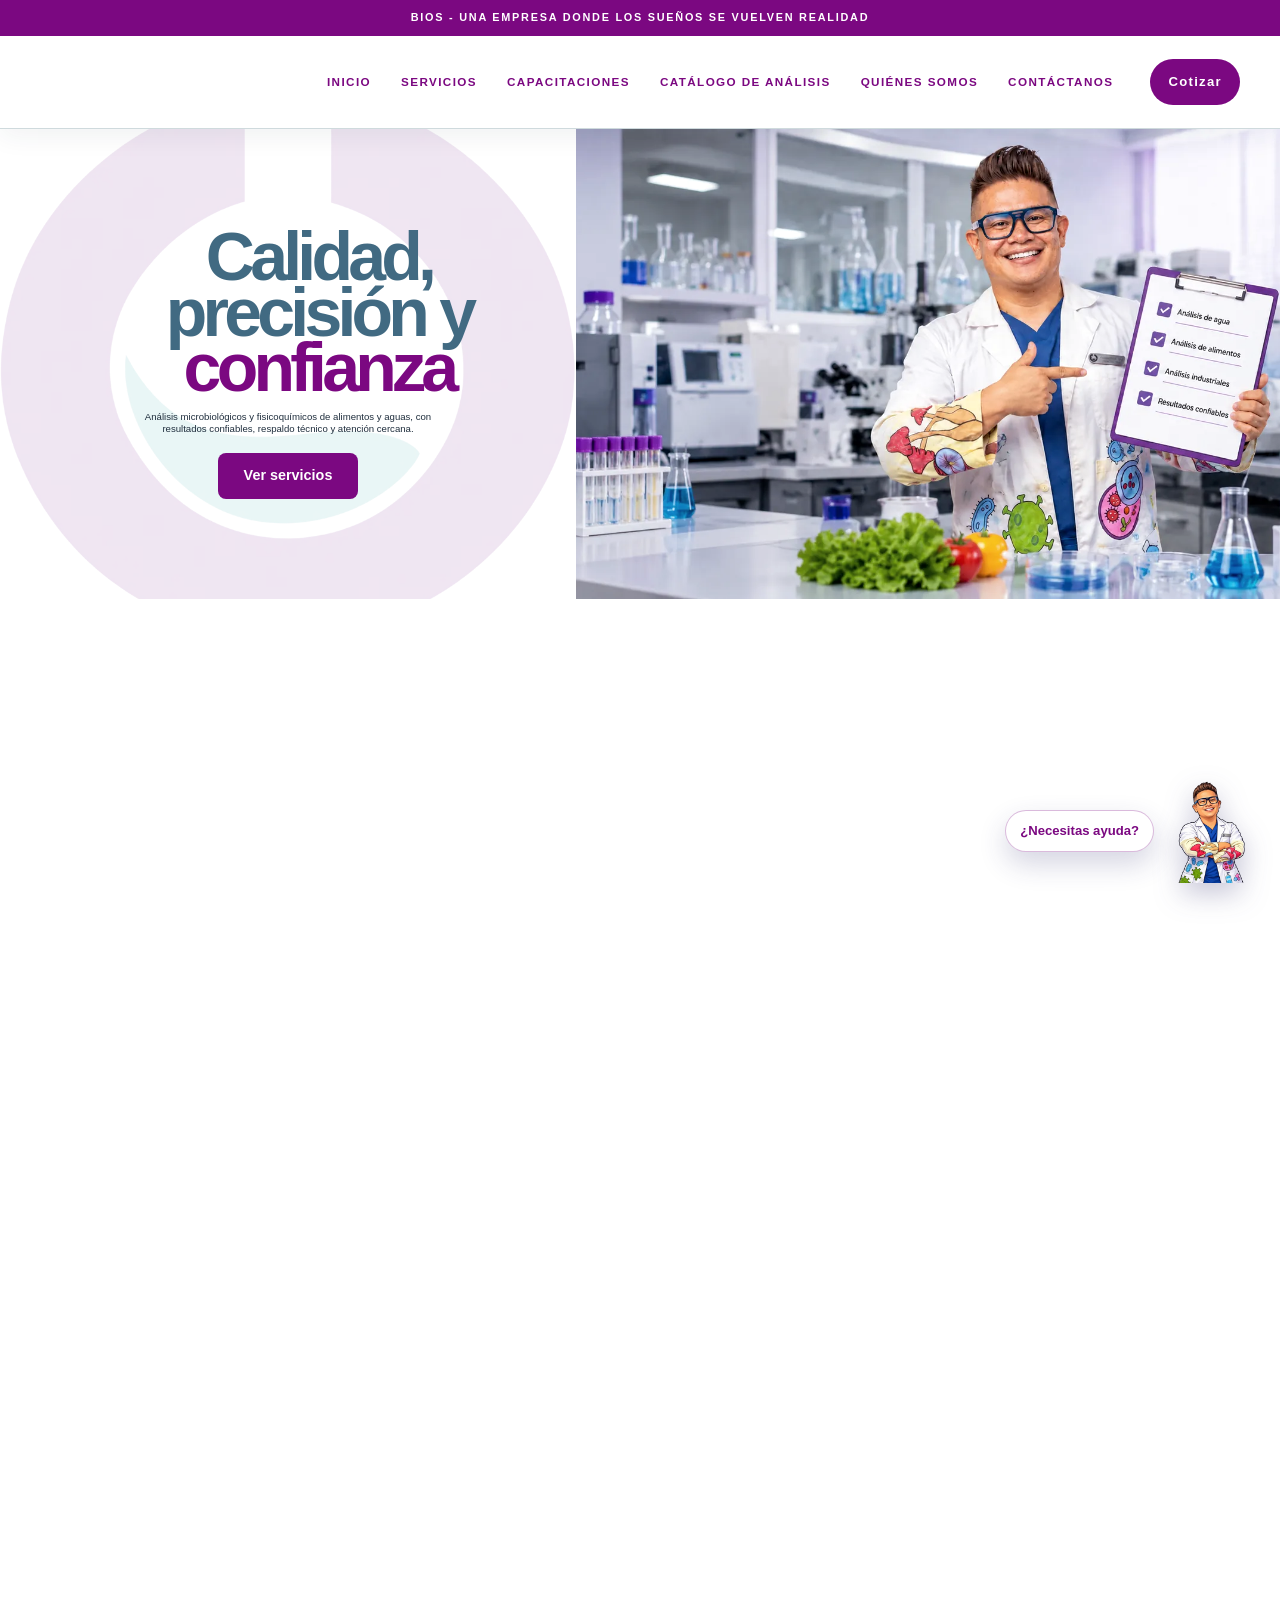
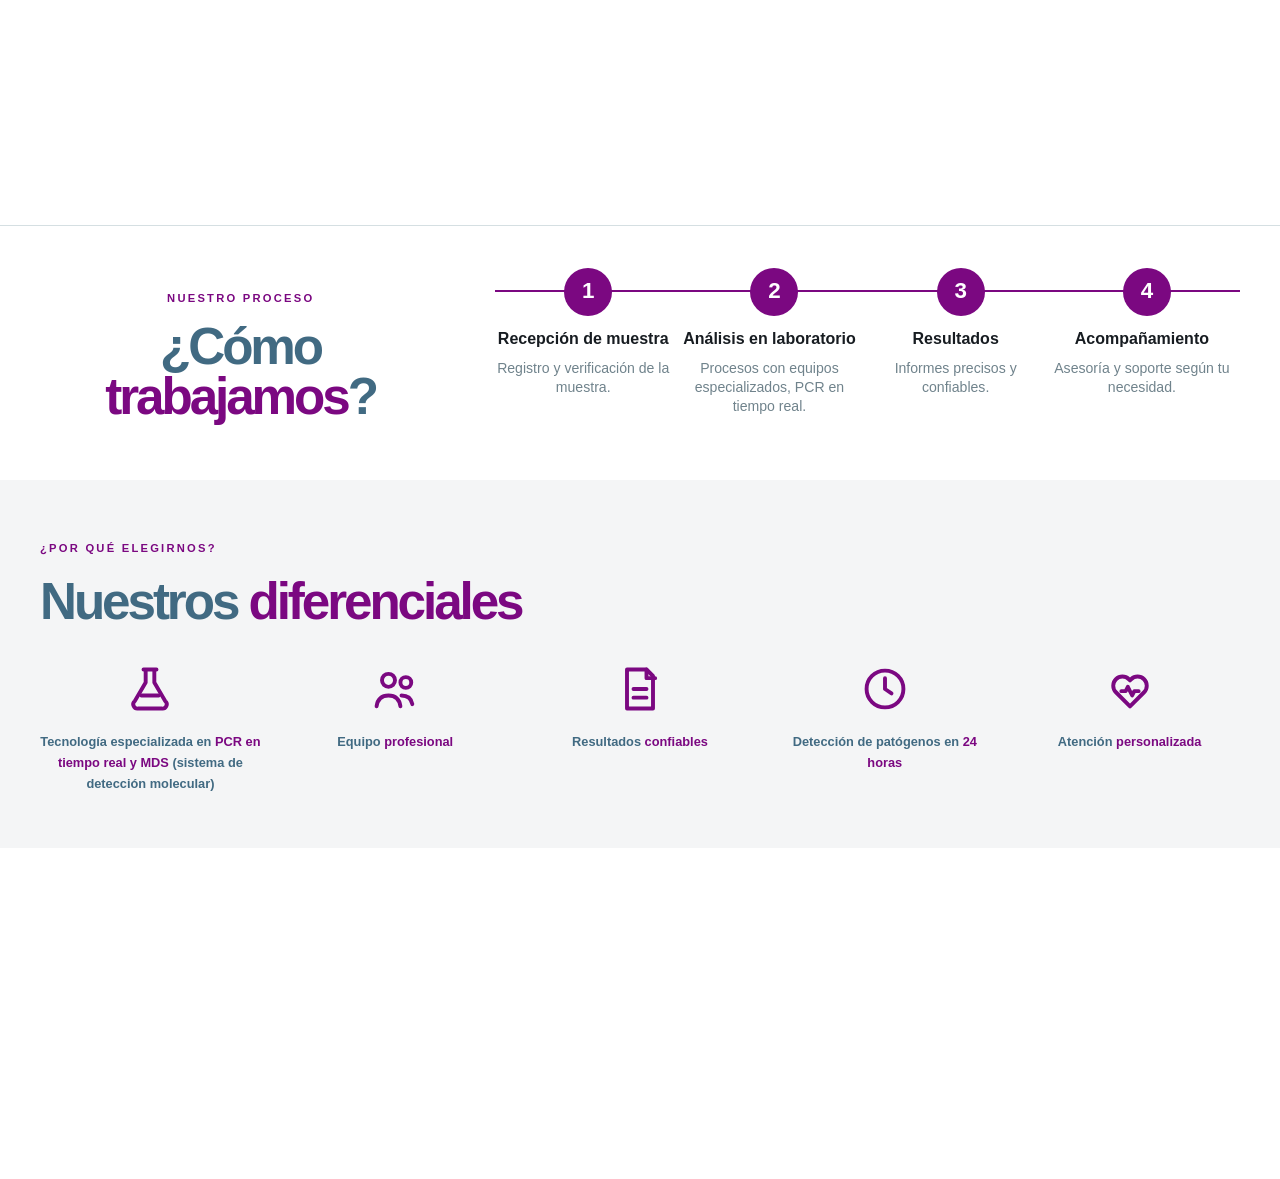
==== commit 7e191104: "Actualizar servicios y formulario de cotizacion Co-authored-by: Copilot <223556219+Copilot@users.nor" ====
--- a/index.html
+++ b/index.html
@@ -409,7 +409,7 @@
     }
   </style>
   <link rel="preload" as="image" href="principal.webp" type="image/webp" fetchpriority="high" />
-  <link rel="stylesheet" href="styles.css?v=20261003-perf" />
+  <link rel="stylesheet" href="styles.css?v=20261004-maint" />
 </head>
 <body>
   <!-- Inicio: navegación, hero, secciones corporativas, modales, chatbot, galería y pie. -->
@@ -426,10 +426,10 @@
           <li><a href="capacitaciones.html">Capacitaciones</a></li>
           <li><a href="catalogo-analisis.html">Catálogo de análisis</a></li>
           <li><a href="nosotros.html">Quiénes somos</a></li>
-          <li><a href="https://wa.me/573202511640">Contáctanos</a></li>
+          <li><a href="https://wa.me/573202511640?text=Hola%20BIOS%2C%20quiero%20informaci%C3%B3n%20sobre%20sus%20an%C3%A1lisis." target="_blank" rel="noopener">Contáctanos</a></li>
         </ul>
       </nav>
-      <div class="header-actions"><a class="header-phone" href="https://wa.me/573202511640">320 251 1640</a><a class="header-contact" href="cotizar.html">Cotizar</a></div>
+      <div class="header-actions"><a class="header-phone" href="https://wa.me/573202511640?text=Hola%20BIOS%2C%20quiero%20informaci%C3%B3n%20sobre%20sus%20an%C3%A1lisis." target="_blank" rel="noopener">320 251 1640</a><a class="header-contact" href="cotizar.html">Cotizar</a></div>
       <button class="menu-toggle" type="button" aria-label="Abrir menú" aria-expanded="false"><span></span><span></span><span></span></button>
     </div>
   </header>
@@ -441,7 +441,7 @@
         <div class="container hero-layout">
           <div class="hero-grid">
             <div class="hero-copy">
-              <div class="hero-title-frame"><h1><span class="hero-title-accent">Calidad,</span><br />precisión y<br /><em>confianza</em></h1><p>Análisis microbiológicos y fisicoquímicos de alimentos y aguas, confiables, con respaldo técnico y atención cercana.</p><a class="hero-quote-button" href="services.html">Ver servicios</a></div>
+              <div class="hero-title-frame"><h1><span class="hero-title-accent">Calidad,</span><br />precisión y<br /><em>confianza</em></h1><p>Análisis microbiológicos y fisicoquímicos de alimentos y aguas, con resultados confiables, respaldo técnico y atención cercana.</p><a class="hero-quote-button" href="services.html">Ver servicios</a></div>
             </div>
           </div>
         </div>
@@ -451,43 +451,40 @@
 
     <!-- Presentación de BIOS y sus atributos principales. -->
     <section class="bios-description bios-about-section" id="calidad">
-      <div class="container bios-about-section__grid"><div class="bios-about-section__copy"><span class="section-badge">Quiénes somos</span><h2>Laboratorio <em>BIOS</em></h2><p>Somos un laboratorio colombiano especializado en el análisis de aguas y alimentos. Trabajamos con rigor técnico, atención cercana y resultados confiables para apoyar decisiones más seguras.</p><a class="text-link" href="nosotros.html">Conoce más <span aria-hidden="true">↗</span></a></div><div class="bios-about-section__features"><article><strong class="bios-line-icon bios-line-icon--drop" aria-hidden="true"></strong><h3>Precisión</h3><p>Resultados confiables y exactos.</p></article><article><strong class="bios-line-icon bios-line-icon--shield" aria-hidden="true"></strong><h3>Calidad</h3><p>Procesos con altos estándares.</p></article><article><strong class="bios-line-icon bios-line-icon--people" aria-hidden="true"></strong><h3>Confianza</h3><p>Acompañamiento personalizado.</p></article></div></div>
+      <div class="container bios-about-section__grid"><div class="bios-about-section__copy"><span class="section-badge">Quiénes somos</span><h2>Laboratorio <em>BIOS</em></h2><p>Somos un laboratorio especializado en el análisis de aguas y alimentos. Trabajamos con rigor técnico, atención cercana y resultados confiables para apoyar decisiones más seguras.</p><a class="text-link" href="nosotros.html">Conoce más <span aria-hidden="true">↗</span></a></div><div class="bios-about-section__features"><article><strong class="bios-line-icon bios-line-icon--drop" aria-hidden="true"></strong><h3>Precisión</h3><p>Resultados confiables y exactos.</p></article><article><strong class="bios-line-icon bios-line-icon--shield" aria-hidden="true"></strong><h3>Calidad</h3><p>Procesos con altos estándares.</p></article><article><strong class="bios-line-icon bios-line-icon--people" aria-hidden="true"></strong><h3>Confianza</h3><p>Acompañamiento personalizado.</p></article></div></div>
     </section>
 
     <!-- Pasos de recepción, análisis y entrega de resultados. -->
     <section class="bios-process" aria-labelledby="bios-process-title">
-      <div class="container bios-process__grid"><div class="bios-process__intro"><span class="section-badge">Nuestro proceso</span><h2 id="bios-process-title">¿Cómo trabajamos?</h2></div><ol class="bios-process__steps"><li><strong>Recepción de muestra</strong><span>Registro y verificación de la muestra.</span></li><li><strong>Análisis en laboratorio</strong><span>Procesos con equipos especializados.</span></li><li><strong>Resultados</strong><span>Informes precisos y confiables.</span></li><li><strong>Acompañamiento</strong><span>Asesoría y soporte según tu necesidad.</span></li></ol></div>
+      <div class="container bios-process__grid"><div class="bios-process__intro"><span class="section-badge">Nuestro proceso</span><h2 id="bios-process-title">¿<span class="bios-process__how">Cómo</span> <span class="bios-process__we">trabajamos</span>?</h2></div><ol class="bios-process__steps"><li><strong>Recepción de muestra</strong><span>Registro y verificación de la muestra.</span></li><li><strong>Análisis en laboratorio</strong><span>Procesos con equipos especializados, PCR en tiempo real.</span></li><li><strong>Resultados</strong><span>Informes precisos y confiables.</span></li><li><strong>Acompañamiento</strong><span>Asesoría y soporte según tu necesidad.</span></li></ol></div>
     </section>
 
     <!-- Diferenciales del laboratorio. -->
     <section class="bios-differences" aria-labelledby="bios-differences-title">
-      <div class="container"><div class="section-head"><span class="section-badge">¿Por qué elegirnos?</span><h2 id="bios-differences-title">Nuestros <em>diferenciales</em></h2></div><div class="bios-differences__grid"><article><strong class="bios-line-icon bios-line-icon--lab" aria-hidden="true"></strong><h3>Tecnología especializada</h3></article><article><strong class="bios-line-icon bios-line-icon--team" aria-hidden="true"></strong><h3>Equipo profesional</h3></article><article><strong class="bios-line-icon bios-line-icon--report" aria-hidden="true"></strong><h3>Resultados confiables</h3></article><article><strong class="bios-line-icon bios-line-icon--clock" aria-hidden="true"></strong><h3>Tiempos eficientes</h3></article><article><strong class="bios-line-icon bios-line-icon--care" aria-hidden="true"></strong><h3>Atención personalizada</h3></article></div></div>
+      <div class="container"><div class="section-head"><span class="section-badge">¿Por qué elegirnos?</span><h2 id="bios-differences-title">Nuestros <em>diferenciales</em></h2></div><div class="bios-differences__grid"><article><strong class="bios-line-icon bios-line-icon--lab" aria-hidden="true"></strong><h3>Tecnología especializada en <em>PCR en tiempo real y MDS</em> (sistema de detección molecular)</h3></article><article><strong class="bios-line-icon bios-line-icon--team" aria-hidden="true"></strong><h3>Equipo <em>profesional</em></h3></article><article><strong class="bios-line-icon bios-line-icon--report" aria-hidden="true"></strong><h3>Resultados <em>confiables</em></h3></article><article><strong class="bios-line-icon bios-line-icon--clock" aria-hidden="true"></strong><h3>Detección de patógenos en <em>24 horas</em></h3></article><article><strong class="bios-line-icon bios-line-icon--care" aria-hidden="true"></strong><h3>Atención <em>personalizada</em></h3></article></div></div>
     </section>
 
     <!-- Certificaciones y asociaciones. -->
     <section class="certifications" id="certificaciones">
-      <div class="container"><div class="section-head"><span class="section-badge">Confianza y respaldo</span><h2>Certificaciones y Asociaciones</h2></div><div class="cert-grid cert-grid--full"><img src="assets/iso-cert.jpg" alt="Certificación ISO" loading="lazy" decoding="async" /><img src="assets/invima-cert.png" alt="INVIMA" loading="lazy" decoding="async" /><img src="assets/lgc-cert.png" alt="LGC" loading="lazy" decoding="async" /><img src="assets/meta-cert.jpg" alt="Asociación Meta" loading="lazy" decoding="async" /><img src="assets/ins-cert.jpg" alt="Instituto Nacional de Salud" loading="lazy" decoding="async" /><img src="assets/extra-cert.webp" alt="Certificación de laboratorio" loading="lazy" decoding="async" /><img src="assets/bureau-new-sm.webp" alt="Bureau Veritas" loading="lazy" decoding="async" /></div></div>
+      <div class="container"><div class="section-head"><span class="section-badge">Confianza y respaldo</span><h2>Certificaciones y <em>Asociaciones</em></h2></div><div class="cert-grid cert-grid--full"><img src="assets/iso-cert.jpg" alt="Certificación ISO" loading="lazy" decoding="async" /><img src="assets/invima-cert.png" alt="INVIMA" loading="lazy" decoding="async" /><img src="assets/lgc-cert.png" alt="LGC" loading="lazy" decoding="async" /><img src="assets/meta-cert.jpg" alt="Asociación Meta" loading="lazy" decoding="async" /><img src="assets/ins-cert.jpg" alt="Instituto Nacional de Salud" loading="lazy" decoding="async" /><img src="assets/extra-cert.webp" alt="Certificación de laboratorio" loading="lazy" decoding="async" /><img src="assets/bureau-new-sm.webp" alt="Bureau Veritas" loading="lazy" decoding="async" /></div></div>
     </section>
 
     <!-- Formulario de contacto y datos para cotizar. -->
     <section class="contact" id="contacto">
-      <div class="container contact__layout"><div class="contact__intro"><span class="section-badge">Contáctanos</span><h2>Solicita tu análisis</h2><p>Diligencia el formulario y nuestro equipo se comunicará contigo para brindarte una cotización.</p></div><div class="form-box"><form id="contactForm" action="https://formsubmit.co/alexjuniortrujillopardo@gmail.com" method="POST"><input type="hidden" name="_subject" value="Nueva consulta desde la página BIOS" /><input type="hidden" name="_template" value="table" /><input type="hidden" name="_captcha" value="true" /><input type="text" name="_honey" tabindex="-1" autocomplete="off" aria-hidden="true" class="form-honey" /><div class="form-grid"><label class="field">Nombre completo<input name="name" placeholder="Nombre completo" required /></label><label class="field">Correo electrónico<input type="email" name="email" placeholder="Correo electrónico" required /></label><label class="field">Teléfono<input name="phone" placeholder="Teléfono" required /></label><label class="field">Tipo de servicio<select name="service" required><option value="">Tipo de servicio</option><option>Agua</option><option>Alimentos</option><option>Industria</option></select></label><label class="field full">Mensaje<textarea name="message" rows="4" placeholder="Mensaje (opcional)"></textarea></label></div><button class="pqr submit" type="submit">Enviar solicitud <span aria-hidden="true">→</span></button></form></div><div class="contact__details"><strong>320 251 1640</strong><a href="mailto:asistentecomercial@biosaguasyalimentos.com">asistentecomercial@biosaguasyalimentos.com</a><span>Villavicencio, Meta</span><span>Lun - Jue / 8:00 a.m. - 4:30 p.m.<br />Vie / 8:00 a.m. - 4:00 p.m.<br />Sáb / 8:00 a.m. - 1:00 p.m.</span></div></div>
+      <div class="container contact__layout"><div class="contact__intro"><span class="section-badge">Contáctanos</span><h2>Solicita <em>tu análisis</em></h2><p>Diligencia el formulario y nuestro equipo se comunicará contigo para brindarte una cotización.</p></div><div class="form-box"><form id="contactForm" action="https://formsubmit.co/alexjuniortrujillopardo@gmail.com" method="POST"><input type="hidden" name="_subject" value="Nueva consulta desde la página BIOS" /><input type="hidden" name="_template" value="table" /><input type="hidden" name="_captcha" value="true" /><input type="text" name="_honey" tabindex="-1" autocomplete="off" aria-hidden="true" class="form-honey" /><div class="form-grid"><label class="field">Nombre completo<input name="name" placeholder="Nombre completo" required /></label><label class="field">Correo electrónico<input type="email" name="email" placeholder="Correo electrónico" required /></label><label class="field">Teléfono<input name="phone" placeholder="Teléfono" required /></label><label class="field">Tipo de servicio<select name="service" required><option value="">Tipo de servicio</option><option>Agua</option><option>Alimentos</option><option>Industria</option></select></label><label class="field full">Mensaje<textarea name="message" rows="4" placeholder="Mensaje (opcional)"></textarea></label></div><button class="pqr submit" type="submit">Enviar solicitud <span aria-hidden="true">→</span></button></form></div><div class="contact__details"><strong>320 251 1640</strong><a href="mailto:asistentecomercial@biosaguasyalimentos.com"><svg class="bios-footer__icon" viewBox="0 0 24 24" aria-hidden="true"><rect x="3" y="5" width="18" height="14" rx="2"/><path d="m4 7 8 6 8-6"/></svg>asistentecomercial@biosaguasyalimentos.com</a><span>Villavicencio, Meta</span><span>Lun - Jue / 8:00 a.m. - 4:30 p.m.<br />Vie / 8:00 a.m. - 4:00 p.m.<br />Sáb / 8:00 a.m. - 1:00 p.m.</span></div></div>
     </section>
 
-    <!-- Mapa, dirección y contacto. -->
-    <section class="info" id="ubicacion">
-      <div class="location-map"><iframe class="map-frame" title="Ubicación de BIOS en Villavicencio" src="https://www.google.com/maps?q=Calle%2033%20B%2036-37%2C%20Barzal%2C%20Villavicencio%2C%20Meta&output=embed" loading="lazy"></iframe></div><div class="location-bar"><div class="location-social"><a class="location-social__instagram" href="https://www.instagram.com/bioslaboratorio" aria-label="Instagram BIOS"></a><a class="location-social__facebook" href="https://www.facebook.com/profile.php?id=61564469023274" aria-label="Facebook BIOS">f</a></div><div><h4>Ubicación</h4><p>Dirección: Calle 33 B 36-37, Barzal,<br />Villavicencio - Meta.<br />Lunes a jueves: 8:00 a 16:30<br />Viernes: 8:00 a 16:00<br />Sábados: 8:00 a 13:00 hs.</p></div><div><h4>Contacto</h4><p>Teléfono: 608 660 7400<br />Celular: 320 251 1640</p></div></div>
-    </section>
+
   </main>
 
-  <div class="services-modal institution-modal" id="institutionModal" aria-hidden="true"><div class="services-modal__content"><button class="services-modal__close" id="institutionModalClose" type="button" aria-label="Cerrar información institucional">&times;</button><span class="section-badge">BIOS</span><h2>Conócenos</h2><p class="services-modal__intro">La experiencia y el compromiso de nuestro equipo respaldan cada resultado.</p><section class="about-box"><h3>Quiénes somos</h3><p>Somos un laboratorio colombiano especializado en análisis de aguas y alimentos. Trabajamos con rigor técnico, atención cercana y resultados confiables para apoyar decisiones más seguras.</p></section><section class="quality"><div class="container quality-wrap"><div><h3>Política de calidad</h3><p>Nos comprometemos con la confiabilidad, oportunidad e imparcialidad de nuestros servicios, mediante personal competente, métodos controlados y mejora continua.</p></div><div class="quality-panel"><ul class="quality-list"><li>Resultados confiables y trazables</li><li>Atención oportuna y profesional</li><li>Cumplimiento de requisitos aplicables</li></ul></div></div></section><section class="mission-vision"><div class="section-head"><span class="section-badge">Nuestro propósito</span><h2>Misión y visión</h2></div><div class="mv-grid"><article class="mv-card"><h3>Misión</h3><p>Prestar servicios de análisis para aguas y alimentos con calidad, oportunidad y respaldo técnico, contribuyendo al bienestar y al crecimiento de nuestros clientes.</p></article><article class="mv-card"><h3>Visión</h3><p>Ser un laboratorio reconocido en Colombia por la confiabilidad de sus resultados, la excelencia de su equipo y la cercanía con cada cliente.</p></article></div></section><section class="team"><div class="section-head"><span class="section-badge">Nuestro equipo</span><h2>Personas que hacen posible cada resultado.</h2></div><div class="team-grid"><div class="team-copy"><h3>Experiencia al servicio de la calidad</h3><p>Un equipo comprometido con la precisión, la ética y el acompañamiento técnico en cada análisis.</p></div></div></section></div></div>
-
-  <div class="services-modal" id="servicesModal" aria-hidden="true"><div class="services-modal__content"><button class="services-modal__close" id="servicesModalClose" type="button" aria-label="Cerrar servicios">&times;</button><span class="section-badge">Servicios BIOS</span><h2>Análisis para cada necesidad.</h2><p class="services-modal__intro">Llegamos a todos los rincones de Colombia con oportunidad y profesionalismo.</p><img class="services-modal__image" src="assets/servicios-bios-microscopio.webp" alt="Análisis en laboratorio" loading="lazy" decoding="async" /><div class="services-modal__grid"><article class="services-modal__item"><span class="services-modal__icon bios-line-icon bios-line-icon--drop" aria-hidden="true"></span><h3>Aguas, piscinas y plantas envasadoras</h3><p>Análisis microbiológicos y fisicoquímicos para agua potable, piscinas y procesos.</p></article><article class="services-modal__item"><span class="services-modal__icon bios-line-icon bios-line-icon--food" aria-hidden="true"></span><h3>Industrias panificadoras</h3><p>Control de calidad e inocuidad para productos y procesos de producción.</p></article><article class="services-modal__item"><span class="services-modal__icon bios-line-icon bios-line-icon--lab" aria-hidden="true"></span><h3>Centros penitenciarios y carcelarios</h3><p>Soluciones analíticas para agua, alimentos y condiciones sanitarias.</p></article></div><a class="services-modal__contact" href="#contacto">Solicitar asesoría</a></div></div>
+  <div class="services-modal institution-modal" id="institutionModal" aria-hidden="true"><div class="services-modal__content"><button class="services-modal__close" id="institutionModalClose" type="button" aria-label="Cerrar información institucional">&times;</button><span class="section-badge">BIOS</span><h2>Conócenos</h2><p class="services-modal__intro">La experiencia y el compromiso de nuestro equipo respaldan cada resultado.</p><section class="about-box"><h3>Quiénes <em>somos</em></h3><p>Somos un laboratorio especializado en análisis de aguas y alimentos. Trabajamos con rigor técnico, atención cercana y resultados confiables para apoyar decisiones más seguras.</p></section><section class="quality"><div class="container quality-wrap"><div><h3>Política de <em>calidad</em></h3><p>Nos comprometemos con la confiabilidad, oportunidad e imparcialidad de nuestros servicios, mediante personal competente, métodos controlados y mejora continua.</p></div><div class="quality-panel"><ul class="quality-list"><li>Resultados confiables y trazables</li><li>Atención oportuna y profesional</li><li>Cumplimiento de requisitos aplicables</li></ul></div></div></section><section class="mission-vision"><div class="section-head"><span class="section-badge">Nuestro propósito</span><h2>Misión y <em>visión</em></h2></div><div class="mv-grid"><article class="mv-card"><h3>Misión</h3><p>Prestar servicios de análisis para aguas y alimentos con calidad, oportunidad y respaldo técnico, contribuyendo al bienestar y al crecimiento de nuestros clientes.</p></article><article class="mv-card"><h3>Visión</h3><p>Ser un laboratorio reconocido en Colombia por la confiabilidad de sus resultados, la excelencia de su equipo y la cercanía con cada cliente.</p></article></div></section><section class="team"><div class="section-head"><span class="section-badge">Nuestro equipo</span><h2>Personas que hacen posible <em>cada resultado</em>.</h2></div><div class="team-grid"><div class="team-copy"><h3>Experiencia al servicio de <em>la calidad</em></h3><p>Un equipo comprometido con la precisión, la ética y el acompañamiento técnico en cada análisis.</p></div></div></section></div></div>
+
+  <div class="services-modal" id="servicesModal" aria-hidden="true"><div class="services-modal__content"><button class="services-modal__close" id="servicesModalClose" type="button" aria-label="Cerrar servicios">&times;</button><span class="section-badge">Servicios BIOS</span><h2><span class="services-heading__lead">Análisis para</span> <span class="services-heading__need">cada necesidad.</span></h2><p class="services-modal__intro">Llegamos a todos los rincones de Colombia con oportunidad y profesionalismo.</p><img class="services-modal__image" src="assets/servicios-bios-microscopio.webp" alt="Análisis en laboratorio" loading="lazy" decoding="async" /><div class="services-modal__grid"><article class="services-modal__item"><span class="services-modal__icon bios-line-icon bios-line-icon--drop" aria-hidden="true"></span><h3>Aguas, piscinas y plantas <em>envasadoras</em></h3><p>Análisis microbiológicos y fisicoquímicos para agua potable, piscinas y procesos.</p></article><article class="services-modal__item"><span class="services-modal__icon bios-line-icon bios-line-icon--food" aria-hidden="true"></span><h3>Análisis fisicoquímicos de <em>alimentos</em></h3><p>Análisis bromatológicos y tablas nutricionales, además de estudios de vida útil.</p></article><article class="services-modal__item"><span class="services-modal__icon bios-line-icon bios-line-icon--lab" aria-hidden="true"></span><h3>Control de calidad en <em>alimentos</em></h3><p>Análisis de materias primas, insumos y alimentos preparados.</p></article></div><a class="services-modal__contact" href="#contacto">Solicitar asesoría</a></div></div>
 
   <span class="chatbot-hint" aria-hidden="true">¿Necesitas ayuda?</span><button class="chatbot-toggle" id="chatbotToggle" type="button" aria-label="Abrir asistente" aria-expanded="false"><img class="chatbot-bee" src="chatt.webp" alt="" aria-hidden="true" /></button>
   <aside class="chatbot" id="chatbot" aria-label="Asistente BIOS"><div class="chatbot__header"><div><strong>Asistente BIOS</strong><span>Estamos para ayudarte</span></div><button id="chatbotClose" type="button" aria-label="Cerrar chat">&times;</button></div><div class="chatbot__messages" id="chatbotMessages"><div class="chatbot__bubble chatbot__bubble--bot">¡Qué gusto tenerte aquí! ¿En qué podemos ayudarte hoy?</div></div><div class="chatbot__composer"><input id="chatbotInput" placeholder="Escribe tu consulta" /><button id="chatbotSend" type="button">Enviar</button></div></aside>
 
-  <section class="index-quote-banner"><section class="team" id="equipo"><div class="container"><div class="team-visual"><div class="team-slider__track" data-manual-train><img class="team-slider__image is-active" src="nueva2.jpg" alt="Personal de BIOS en el laboratorio" loading="lazy" decoding="async" /><img class="team-slider__image" src="fondo (3).jpg" alt="Instalaciones de BIOS" loading="lazy" decoding="async" /><img class="team-slider__image" src="d4cb3e2d-de51-416a-9eef-e53cda7818f0.jpg" alt="Equipo de BIOS" loading="lazy" decoding="async" /><img class="team-slider__image" src="IMG_7186.webp" alt="Personal de BIOS trabajando" loading="lazy" decoding="async" /><img class="team-slider__image" src="IMG_7254.webp" alt="Personal de BIOS en el laboratorio" loading="lazy" decoding="async" /><img class="team-slider__image" src="22.webp" alt="Laboratorio BIOS" loading="lazy" decoding="async" /><img class="team-slider__image" src="23.webp" alt="Laboratorio BIOS" loading="lazy" decoding="async" /><img class="team-slider__image" src="24.webp" alt="Laboratorio BIOS" loading="lazy" decoding="async" /><img class="team-slider__image" src="nueva2.jpg" alt="Personal de BIOS en el laboratorio" aria-hidden="true" loading="lazy" decoding="async" /><img class="team-slider__image" src="fondo (3).jpg" alt="Instalaciones de BIOS" aria-hidden="true" loading="lazy" decoding="async" /><img class="team-slider__image" src="d4cb3e2d-de51-416a-9eef-e53cda7818f0.jpg" alt="Equipo de BIOS" aria-hidden="true" loading="lazy" decoding="async" /><img class="team-slider__image" src="IMG_7186.webp" alt="Personal de BIOS trabajando" aria-hidden="true" loading="lazy" decoding="async" /><img class="team-slider__image" src="IMG_7254.webp" alt="Personal de BIOS en el laboratorio" aria-hidden="true" loading="lazy" decoding="async" /><img class="team-slider__image" src="22.webp" alt="Laboratorio BIOS" aria-hidden="true" loading="lazy" decoding="async" /><img class="team-slider__image" src="23.webp" alt="Laboratorio BIOS" aria-hidden="true" loading="lazy" decoding="async" /><img class="team-slider__image" src="24.webp" alt="Laboratorio BIOS" aria-hidden="true" loading="lazy" decoding="async" /></div></div></div></section><div class="index-quote-banner__panel"><h2>Cotiza tus análisis con nosotros</h2><p>Recibe orientación para elegir el análisis adecuado para tus alimentos y aguas.</p><a href="cotizar.html">Cotizar</a></div></section>
+  <section class="index-quote-banner"><section class="team" id="equipo"><div class="container"><div class="team-visual"><div class="team-slider__track" data-manual-train><img class="team-slider__image is-active" src="nueva2.jpg" alt="Personal de BIOS en el laboratorio" loading="lazy" decoding="async" /><img class="team-slider__image" src="fondo (3).jpg" alt="Instalaciones de BIOS" loading="lazy" decoding="async" /><img class="team-slider__image" src="d4cb3e2d-de51-416a-9eef-e53cda7818f0.jpg" alt="Equipo de BIOS" loading="lazy" decoding="async" /><img class="team-slider__image" src="IMG_7186.webp" alt="Personal de BIOS trabajando" loading="lazy" decoding="async" /><img class="team-slider__image" src="IMG_7254.webp" alt="Personal de BIOS en el laboratorio" loading="lazy" decoding="async" /><img class="team-slider__image" src="22.webp" alt="Laboratorio BIOS" loading="lazy" decoding="async" /><img class="team-slider__image" src="23.webp" alt="Laboratorio BIOS" loading="lazy" decoding="async" /><img class="team-slider__image" src="24.webp" alt="Laboratorio BIOS" loading="lazy" decoding="async" /><img class="team-slider__image" src="nueva2.jpg" alt="Personal de BIOS en el laboratorio" aria-hidden="true" loading="lazy" decoding="async" /><img class="team-slider__image" src="fondo (3).jpg" alt="Instalaciones de BIOS" aria-hidden="true" loading="lazy" decoding="async" /><img class="team-slider__image" src="d4cb3e2d-de51-416a-9eef-e53cda7818f0.jpg" alt="Equipo de BIOS" aria-hidden="true" loading="lazy" decoding="async" /><img class="team-slider__image" src="IMG_7186.webp" alt="Personal de BIOS trabajando" aria-hidden="true" loading="lazy" decoding="async" /><img class="team-slider__image" src="IMG_7254.webp" alt="Personal de BIOS en el laboratorio" aria-hidden="true" loading="lazy" decoding="async" /><img class="team-slider__image" src="22.webp" alt="Laboratorio BIOS" aria-hidden="true" loading="lazy" decoding="async" /><img class="team-slider__image" src="23.webp" alt="Laboratorio BIOS" aria-hidden="true" loading="lazy" decoding="async" /><img class="team-slider__image" src="24.webp" alt="Laboratorio BIOS" aria-hidden="true" loading="lazy" decoding="async" /></div></div></div></section><div class="index-quote-banner__panel"><h2>Cotiza tus análisis <em>con nosotros</em></h2><p>Recibe orientación para elegir el análisis adecuado para tus alimentos y aguas.</p><a href="cotizar.html">Cotizar</a></div></section>
 
   <!-- Galería continua de instalaciones y equipo, ubicada encima del pie. -->
   <section class="photo-train-section" aria-label="Galería fotográfica de instalaciones y equipo">
@@ -513,7 +510,9 @@
     </div>
   </section>
 
-  <footer class="bios-footer"><div class="container bios-footer__grid"><div class="bios-footer__brand"><video class="site-logo" src="loguito.mp4" autoplay loop muted playsinline preload="auto" aria-label="BIOS Análisis de Aguas y Alimentos"></video></div><div><strong>Ubicación</strong><p>Calle 33 B 36-37, Barzal,<br />Villavicencio - Meta.</p></div><div><strong>Contacto</strong><p>608 660 7400<br />320 251 1640<br />asistentecomercial@biosaguasyalimentos.com</p></div><div class="bios-footer__social"><strong>Síguenos</strong><a href="https://www.instagram.com/bioslaboratorio" aria-label="Instagram BIOS"><img class="bios-footer__social-icon" src="instagram-icon.webp" alt="" width="38" height="38" /></a><a href="https://www.facebook.com/profile.php?id=61564469023274">Facebook</a></div></div><div class="bios-footer__legal">© BIOS Análisis de Aguas y Alimentos</div></footer>
-  <script src="script.js?v=20261003-perf"></script>
+  <!-- Mapa, dirección y contacto. -->
+
+  <footer class="bios-footer"><div class="container bios-footer__grid"><div class="bios-footer__brand"><video class="site-logo" data-lazy-video src="loguito.mp4" loop muted playsinline preload="none" aria-label="BIOS Análisis de Aguas y Alimentos"></video></div><section class="bios-footer__location" aria-label="Sede Villavicencio"><strong class="bios-footer__heading"><svg class="bios-footer__icon" viewBox="0 0 24 24" aria-hidden="true"><path d="M20 10c0 5-8 12-8 12S4 15 4 10a8 8 0 1 1 16 0Z"/><circle cx="12" cy="10" r="2.5"/></svg>Sede Villavicencio</strong><address>Calle 33 B 36-37, Barzal,<br />Villavicencio - Meta.<br /><span>Lunes a jueves: 8:00 a 16:30</span><br /><span>Viernes: 8:00 a 16:00</span><br /><span>Sábados: 8:00 a 13:00</span></address></section><section class="bios-footer__location" aria-label="Sede Costa"><strong class="bios-footer__heading"><svg class="bios-footer__icon" viewBox="0 0 24 24" aria-hidden="true"><path d="M20 10c0 5-8 12-8 12S4 15 4 10a8 8 0 1 1 16 0Z"/><circle cx="12" cy="10" r="2.5"/></svg>Sede Costa</strong><address>Cr 46 #74-16, piso 2, local 10<br />Barranquilla - Atlántico</address></section><div class="bios-footer__contact"><strong>Contacto</strong><a href="tel:+576086607400"><svg class="bios-footer__icon" viewBox="0 0 24 24" aria-hidden="true"><path d="M22 16.9v3a2 2 0 0 1-2.2 2A19.8 19.8 0 0 1 11.2 19a19.4 19.4 0 0 1-6-6A19.8 19.8 0 0 1 2.1 4.2 2 2 0 0 1 4.1 2h3a2 2 0 0 1 2 1.7l.5 3a2 2 0 0 1-.6 1.7L7.2 10a16 16 0 0 0 6 6l1.6-1.8a2 2 0 0 1 1.7-.6l3 .5a2 2 0 0 1 1.5 2.8Z"/></svg>608 660 7400</a><a href="tel:+573202511640"><svg class="bios-footer__icon" viewBox="0 0 24 24" aria-hidden="true"><path d="M22 16.9v3a2 2 0 0 1-2.2 2A19.8 19.8 0 0 1 11.2 19a19.4 19.4 0 0 1-6-6A19.8 19.8 0 0 1 2.1 4.2 2 2 0 0 1 4.1 2h3a2 2 0 0 1 2 1.7l.5 3a2 2 0 0 1-.6 1.7L7.2 10a16 16 0 0 0 6 6l1.6-1.8a2 2 0 0 1 1.7-.6l3 .5a2 2 0 0 1 1.5 2.8Z"/></svg>320 251 1640</a><a href="mailto:asistentecomercial@biosaguasyalimentos.com"><svg class="bios-footer__icon" viewBox="0 0 24 24" aria-hidden="true"><rect x="3" y="5" width="18" height="14" rx="2"/><path d="m4 7 8 6 8-6"/></svg>asistentecomercial@biosaguasyalimentos.com</a></div><div class="bios-footer__social"><strong>Síguenos</strong><a href="https://www.instagram.com/bioslaboratorio" aria-label="Instagram BIOS"><img class="bios-footer__social-icon" src="instagram-icon.webp" alt="" width="38" height="38" /></a><a href="https://www.facebook.com/profile.php?id=61564469023274" aria-label="Facebook BIOS"><img class="bios-footer__social-icon" src="62c5f7a0-b74d-4b7d-8a29-12c43124af4a.webp" alt="" width="38" height="38" /></a></div></div><div class="bios-footer__legal">&#169; BIOS Análisis de Aguas y Alimentos</div></footer>
+  <script src="script.js?v=20261004-maint"></script>
 </body>
 </html>
--- a/styles.css
+++ b/styles.css
@@ -4,7 +4,7 @@
   .training-*, .quote-page y .about-page. Componentes: modales, .chatbot y .bios-footer.
   Imagenes de fondo declaradas en CSS: buscar background-image o url(). Las fotos en <img>
   y los textos/nombres visibles se cambian en el HTML, no aqui. Responsive se divide en @media.
-  Servicios: centros -> detail-page--centers; panificadoras -> detail-page--bakery;
+  Servicios: centros -> detail-page--centers; alimentos -> detail-page--food;
   plantas y agua/piscinas -> detail-page--water (sus nombres/textos estan en cada HTML).
 */
 /* Ajustes heredados de prioridad alta para la portada de index.html. */
@@ -1259,8 +1259,6 @@
 
 #equipo .team-slider__track:hover { animation-play-state: paused; }
 
-.team-slider__image[src="IMG_7119.jpg"],
-.team-slider__image[src="IMG_7124.webp"],
 .team-slider__image[src="IMG_7258.webp"],
 .team-slider__image[src="IMG_7260.webp"] {
   display: none !important;
@@ -3515,6 +3513,17 @@
   font-weight: 400;
 }
 
+.distinguishes__icon svg {
+  display: block;
+  width: 28px;
+  height: 28px;
+  fill: none;
+  stroke: currentColor;
+  stroke-linecap: round;
+  stroke-linejoin: round;
+  stroke-width: 1.8;
+}
+
 .distinguishes__grid h3 {
   margin: 16px 0 10px;
   color: #fff;
@@ -4380,7 +4389,7 @@
 /* HERO DE PAGINAS DE SERVICIO: el archivo de imagen se elige en el src del HTML.
   Agua/piscinas: services-para-plantas-y-piscinas.html -> piscina2.webp
   Centros: services-para-centros.html -> centro2.webp
-  Panificadoras: services-para-industriales.html -> pan2.webp
+  Análisis de alimentos: services-para-industriales.html -> capacitacion.webp
   Plantas envasadoras/beneficio animal: services-para-plantas.html -> pancar2.webp
   Este bloque controla posicion, recorte y capa oscura, no el archivo de imagen. */
 .centers-hero,
@@ -4405,13 +4414,13 @@
 }
 
 .centers-hero__image, .service-page-hero__image { object-fit: cover; object-position: center 45%; }
-.service-page-hero--bakery .service-page-hero__image {
+.service-page-hero--food .service-page-hero__image {
   image-rendering: auto;
   object-position: center 52%;
   filter: contrast(1.06) saturate(1.08);
 }
 
-.service-page-hero--bakery { min-height: 380px; }
+.service-page-hero--food { min-height: 380px; }
 
 .bios-footer__social a {
   display: inline-flex;
@@ -4478,8 +4487,9 @@
   .detail-page--centers .service-modern-hero__image { min-height: 230px; max-height: 260px; }
 }
 
-/* CUERPO DE SERVICIOS: bakery = panificadoras; water = plantas y agua/piscinas. */
+/* CUERPO DE SERVICIOS: food = análisis fisicoquímicos; water = plantas y agua/piscinas. */
 .detail-page--bakery,
+.detail-page--food,
 .detail-page--water { min-height: auto; padding: 54px 0; background: #eef5f7; }
 .detail-page--bakery > .container > .section-head,
 .detail-page--bakery > .container > .detail-page__intro,
@@ -4488,35 +4498,46 @@
 .detail-page--water > .container > .detail-page__intro,
 .detail-page--water .service-modern-hero { display: none; }
 .detail-page--bakery .bakery-card,
+.detail-page--food .service-detail,
 .detail-page--water .service-detail { max-width: 1120px; margin: 0 auto 24px; padding: 34px; border: 0; border-radius: 0; background: #fff; box-shadow: none; }
 .detail-page--bakery .bakery-card h2,
+.detail-page--food .service-detail h2,
 .detail-page--water .service-detail h2 { margin-bottom: 24px; color: #111b79; font-size: 1.8rem; }
 .detail-page--bakery .bakery-grid,
 .detail-page--water .service-detail__grid { grid-template-columns: repeat(2, minmax(0, 1fr)); gap: 16px; }
 .detail-page--bakery .bakery-item,
+.detail-page--food .service-detail__grid > div,
 .detail-page--water .service-detail__grid > div { min-height: 150px; padding: 24px; border: 0; border-radius: 0; color: #fff; }
 .detail-page--bakery .bakery-item:nth-child(4n + 1),
+.detail-page--food .service-detail__grid > div:nth-child(4n + 1),
 .detail-page--water .service-detail__grid > div:nth-child(4n + 1) { background: #2874b8; }
 .detail-page--bakery .bakery-item:nth-child(4n + 2),
+.detail-page--food .service-detail__grid > div:nth-child(4n + 2),
 .detail-page--water .service-detail__grid > div:nth-child(4n + 2) { background: #76247d; }
 .detail-page--water .service-detail__grid > div:nth-child(4n + 3) { background: #078b91; }
 .detail-page--water .service-detail__grid > div:nth-child(4n + 4) { background: #185d78; }
 .detail-page--bakery .bakery-item h3,
+.detail-page--food .service-detail__grid > div h3,
 .detail-page--water .service-detail__grid > div h3 { color: #fff; }
+.detail-page--food .service-detail__grid > div p { color: rgba(255,255,255,.94); }
 .detail-page--bakery .bakery-item ul,
+.detail-page--food .service-detail__grid > div ul,
 .detail-page--water .service-detail__grid > div ul { padding-left: 20px; color: rgba(255,255,255,.94); }
 .detail-page--water .service-detail > ul { padding: 24px 24px 24px 44px; background: #078b91; color: #fff; line-height: 1.9; }
 .detail-page--bakery .detail-page__back,
+.detail-page--food .detail-page__back,
 .detail-page--water .detail-page__back { margin-top: 10px; }
 
 @media (max-width: 700px) {
   #equipo .team-slider__image--clone { display: none !important; }
 
   .detail-page--bakery,
+  .detail-page--food,
   .detail-page--water { padding: 30px 0; }
   .detail-page--bakery .bakery-grid,
   .detail-page--water .service-detail__grid { grid-template-columns: 1fr; }
   .detail-page--bakery .bakery-card,
+  .detail-page--food .service-detail,
   .detail-page--water .service-detail { padding: 24px; }
 }
 
@@ -4644,7 +4665,7 @@
   padding: 18px 24px;
 }
 
-/* FOTO PRINCIPAL: normalmente toma src del HTML; panificadoras se reemplaza abajo por pan.jpg. */
+/* FOTO PRINCIPAL: el src del HTML define la imagen de cada servicio. */
 .service-reference__image {
   width: 300px;
   height: 190px;
@@ -5906,7 +5927,7 @@
   .index-page.index-page .hero-copy { height: auto !important; }
 }
 
-/* FICHAS DE SERVICIO | Misma jerarquia visual para agua, centros, panificadoras y plantas. */
+/* FICHAS DE SERVICIO | Misma jerarquía visual para agua, centros, alimentos y plantas. */
 .centers-hero,
 .service-page-hero {
   min-height: 390px;
@@ -5921,6 +5942,7 @@
 
 .detail-page--centers,
 .detail-page--bakery,
+.detail-page--food,
 .detail-page--water {
   padding: 54px 0 72px;
   background: #f4f6f8;
@@ -5928,6 +5950,7 @@
 
 .detail-page--centers > .container,
 .detail-page--bakery > .container,
+.detail-page--food > .container,
 .detail-page--water > .container {
   width: min(1120px, calc(100% - 40px));
   margin: 0 auto;
@@ -5943,10 +5966,7 @@
 }
 
 .detail-page .service-reference__panels {
-  grid-column: 1 / -1;
-  grid-template-columns: repeat(2, minmax(0, 1fr));
-  grid-template-rows: none !important;
-  gap: 14px;
+  display: none;
 }
 
 .detail-page .service-reference__panel,
@@ -5982,7 +6002,7 @@
 
 .detail-page .service-reference__image {
   grid-column: 1;
-  grid-row: 2;
+  grid-row: auto;
   align-self: start;
   width: 100% !important;
   height: auto;
@@ -5994,7 +6014,7 @@
 
 .detail-page .service-reference__content {
   grid-column: 2;
-  grid-row: 2;
+  grid-row: auto;
   align-self: stretch;
   padding: 26px 28px;
   border-top: 3px solid var(--primary);
@@ -6226,3 +6246,392 @@
 .site-logo {
   pointer-events: none;
 }
+
+.index-page .bios-about-section__copy h2 {
+  white-space: nowrap;
+  font-size: clamp(1.75rem, 3vw, 2.65rem);
+}
+
+.bios-process__intro h2 .bios-process__how {
+  color: #416a82;
+}
+
+.bios-process__intro h2 .bios-process__we {
+  color: #7b0881;
+}
+
+.bios-process__steps li {
+  padding-right: 10px;
+  text-align: center;
+}
+
+.bios-process__steps li::before {
+  top: -24px;
+  left: 50%;
+  width: 48px;
+  height: 48px;
+  transform: translateX(-50%);
+  font-size: 1.4rem;
+}
+
+.bios-process__steps strong {
+  font-size: 1rem;
+}
+
+.bios-process__steps span {
+  font-size: .88rem;
+}
+
+.index-page .bios-process__steps li {
+  padding-top: 34px;
+}
+
+.index-page .location-bar {
+  display: grid !important;
+  grid-template-columns: repeat(4, minmax(0, 1fr));
+  gap: 20px;
+  text-align: left;
+}
+
+.index-page > .info {
+  display: block !important;
+  order: 8;
+}
+
+.location-bar__item h4,
+.location-bar__email {
+  display: flex;
+  align-items: center;
+  justify-content: center;
+  gap: 9px;
+}
+
+.location-bar__icon,
+.location-bar__detail {
+  display: inline-flex;
+  align-items: center;
+  justify-content: center;
+  gap: 8px;
+}
+
+.location-bar__icon svg,
+.location-bar__detail svg,
+.location-bar__email svg {
+  width: 18px;
+  height: 18px;
+  flex: 0 0 18px;
+  fill: none;
+  stroke: currentColor;
+  stroke-linecap: round;
+  stroke-linejoin: round;
+  stroke-width: 1.8;
+}
+
+.location-bar__detail {
+  margin-bottom: 10px;
+  line-height: 1.5;
+}
+
+.location-bar__email {
+  color: #fff;
+  text-decoration: none;
+  overflow-wrap: anywhere;
+}
+
+.services-page__hero .section-head h1 .services-heading__lead,
+.services-modal__content h2 .services-heading__lead {
+  color: #1d9a62;
+}
+
+.services-page__hero .section-head h1 .services-heading__need,
+.services-modal__content h2 .services-heading__need {
+  color: var(--primary-2);
+}
+
+.detail-page--plants .service-reference__image {
+  align-self: center;
+  object-position: center;
+}
+
+.detail-page--food .service-reference__image {
+  content: none;
+  object-fit: cover;
+  object-position: center;
+}
+
+.index-page :is(h1, h2, h3, h4, h5, h6) {
+  color: #416a82 !important;
+  -webkit-text-fill-color: #416a82 !important;
+}
+
+.index-page :is(h1, h2, h3, h4, h5, h6) em {
+  font-style: normal !important;
+}
+
+.index-page :is(h1, h2, h3, h4, h5, h6) em,
+.index-page :is(h1, h2, h3, h4, h5, h6) .bios-process__we,
+.index-page :is(h1, h2, h3, h4, h5, h6) .services-heading__need {
+  color: #7b0881 !important;
+  -webkit-text-fill-color: #7b0881 !important;
+}
+
+.index-page :is(h1, h2, h3, h4, h5, h6) .services-heading__lead,
+.index-page :is(h1, h2, h3, h4, h5, h6) .bios-process__how,
+.index-page :is(h1, h2, h3, h4, h5, h6) .hero-title-accent {
+  color: #416a82 !important;
+  -webkit-text-fill-color: #416a82 !important;
+}
+
+:is(.services-page, .detail-page, .general-page, .about-page, .service-page-hero, .centers-hero) :is(h1, h2, h3, h4, h5, h6) {
+  color: #416a82 !important;
+  -webkit-text-fill-color: #416a82 !important;
+}
+
+:is(.services-page, .detail-page, .general-page, .about-page, .service-page-hero, .centers-hero) :is(h1, h2, h3, h4, h5, h6) :is(em, .service-heading__accent) {
+  color: #7b0881 !important;
+  -webkit-text-fill-color: #7b0881 !important;
+  font-style: normal !important;
+}
+
+:is(.service-page-hero, .centers-hero) :is(h1, h2, h3, h4, h5, h6) {
+  display: table;
+  max-width: 100%;
+  padding: 0;
+  border-radius: 0;
+  background: transparent !important;
+}
+
+:is(.service-page-hero, .centers-hero) .service-page-hero__content h1,
+:is(.service-page-hero, .centers-hero) .centers-hero__content h1,
+:is(.service-page-hero, .centers-hero) .service-page-hero__content h1 :is(em, .service-heading__accent),
+:is(.service-page-hero, .centers-hero) .centers-hero__content h1 :is(em, .service-heading__accent) {
+  color: #fff !important;
+  -webkit-text-fill-color: #fff !important;
+}
+
+@media (max-width: 900px) {
+  .index-page .location-bar {
+    grid-template-columns: repeat(2, minmax(0, 1fr));
+  }
+}
+
+@media (max-width: 600px) {
+  .index-page .location-bar {
+    grid-template-columns: 1fr;
+    text-align: center;
+  }
+
+  .index-page .bios-process__steps li {
+    padding-top: 34px;
+  }
+}
+
+.index-page .location-bar {
+  width: min(1100px, 100%);
+  margin: 0 auto;
+  padding: 30px 24px;
+  background: transparent;
+  color: #416a82;
+}
+
+.index-page .location-bar__item h4 {
+  color: #416a82;
+}
+
+.index-page .location-bar__item p,
+.index-page .location-bar__email {
+  color: #647b87;
+}
+
+.index-page .location-bar {
+  display: none !important;
+}
+
+.bios-footer.bios-footer {
+  padding: 38px 0 18px;
+  border-top: 1px solid #d5dfe2;
+  background-color: #fff !important;
+  background: #fff !important;
+  color: #647b87;
+}
+
+.bios-footer__grid {
+  display: grid;
+  grid-template-columns: 1.35fr 1.25fr 1fr 1.55fr .65fr;
+  gap: 28px;
+  align-items: start;
+}
+
+.bios-footer__brand > .site-logo {
+  width: 250px;
+  height: 94px;
+  object-fit: contain;
+}
+
+.bios-footer__grid > strong,
+.bios-footer__grid > div > strong,
+.bios-footer__grid > section > strong {
+  display: block;
+  margin: 4px 0 12px;
+  color: #416a82;
+  font-size: .76rem;
+  font-weight: 800;
+  letter-spacing: .1em;
+  text-transform: uppercase;
+}
+
+.bios-footer__heading {
+  display: flex !important;
+  align-items: center;
+  gap: 7px;
+}
+
+.bios-footer__icon {
+  flex: 0 0 17px;
+  width: 17px;
+  height: 17px;
+  fill: none;
+  stroke: currentColor;
+  stroke-linecap: round;
+  stroke-linejoin: round;
+  stroke-width: 1.8;
+  vertical-align: middle;
+}
+
+.bios-footer__location address,
+.bios-footer__contact a {
+  color: #647b87;
+  font-size: .84rem;
+  font-style: normal;
+  line-height: 1.65;
+  overflow-wrap: anywhere;
+}
+
+.bios-footer__contact a {
+  display: flex;
+  align-items: flex-start;
+  gap: 8px;
+  margin: 0 0 5px;
+  text-decoration: none;
+}
+
+.bios-footer__contact .bios-footer__icon {
+  margin-top: 3px;
+}
+
+.bios-footer__contact a:hover {
+  color: #7b0881;
+}
+
+.bios-footer__social {
+  display: flex;
+  flex-wrap: wrap;
+  gap: 10px;
+  align-items: center;
+}
+
+.bios-footer__social > strong {
+  flex: 0 0 100%;
+}
+
+.bios-footer__social a {
+  display: inline-flex;
+  width: 34px;
+  height: 34px;
+  margin: 0;
+}
+
+.bios-footer__social-icon {
+  width: 34px;
+  height: 34px;
+  object-fit: contain;
+}
+
+.bios-footer__legal {
+  max-width: 1200px;
+  margin: 28px auto 0;
+  padding-top: 14px;
+  border-top: 1px solid #d5dfe2;
+  color: #647b87;
+  font-size: .76rem;
+  text-align: center;
+}
+
+@media (max-width: 900px) {
+  .bios-footer__grid {
+    grid-template-columns: repeat(3, minmax(0, 1fr));
+    gap: 24px;
+  }
+
+  .bios-footer__brand > .site-logo {
+    width: 220px;
+    height: 82px;
+  }
+}
+
+@media (max-width: 600px) {
+  .bios-footer {
+    padding-top: 30px;
+  }
+
+  .bios-footer__grid {
+    grid-template-columns: repeat(2, minmax(0, 1fr));
+    gap: 24px 18px;
+  }
+
+  .bios-footer__brand,
+  .bios-footer__contact {
+    grid-column: 1 / -1;
+  }
+
+  .bios-footer__brand > .site-logo {
+    width: min(250px, 100%);
+    height: 94px;
+  }
+}
+
+@media (max-width: 380px) {
+  .bios-footer__grid {
+    grid-template-columns: 1fr;
+  }
+
+  .bios-footer__brand,
+  .bios-footer__contact {
+    grid-column: auto;
+  }
+}
+
+body main :is(p, li, blockquote, dt, dd, figcaption) {
+  text-align: justify !important;
+}
+
+body main:is(.services-page, .detail-page, .general-page) :is(p, li, blockquote, dt, dd, figcaption) {
+  text-align: left !important;
+}
+
+:is(.services-page__hero, .service-page-hero, .centers-hero) :is(h1, h2, h3, h4, h5, h6, p) {
+  text-align: left !important;
+}
+
+.detail-page.detail-page--centers .service-reference__image {
+  align-self: center;
+  margin-top: 0;
+}
+
+.detail-page--food .service-reference__image {
+  width: min(100%, 420px) !important;
+  height: auto !important;
+  aspect-ratio: auto !important;
+  justify-self: center;
+  object-fit: contain !important;
+}
+
+.index-page .bios-about-section__copy,
+.index-page .bios-about-section__features article,
+.index-page .bios-process__intro,
+.index-page .bios-process__steps li,
+.index-page .bios-about-section__copy p,
+.index-page .bios-about-section__features p,
+.index-page .bios-process__steps li span {
+  text-align: center !important;
+}
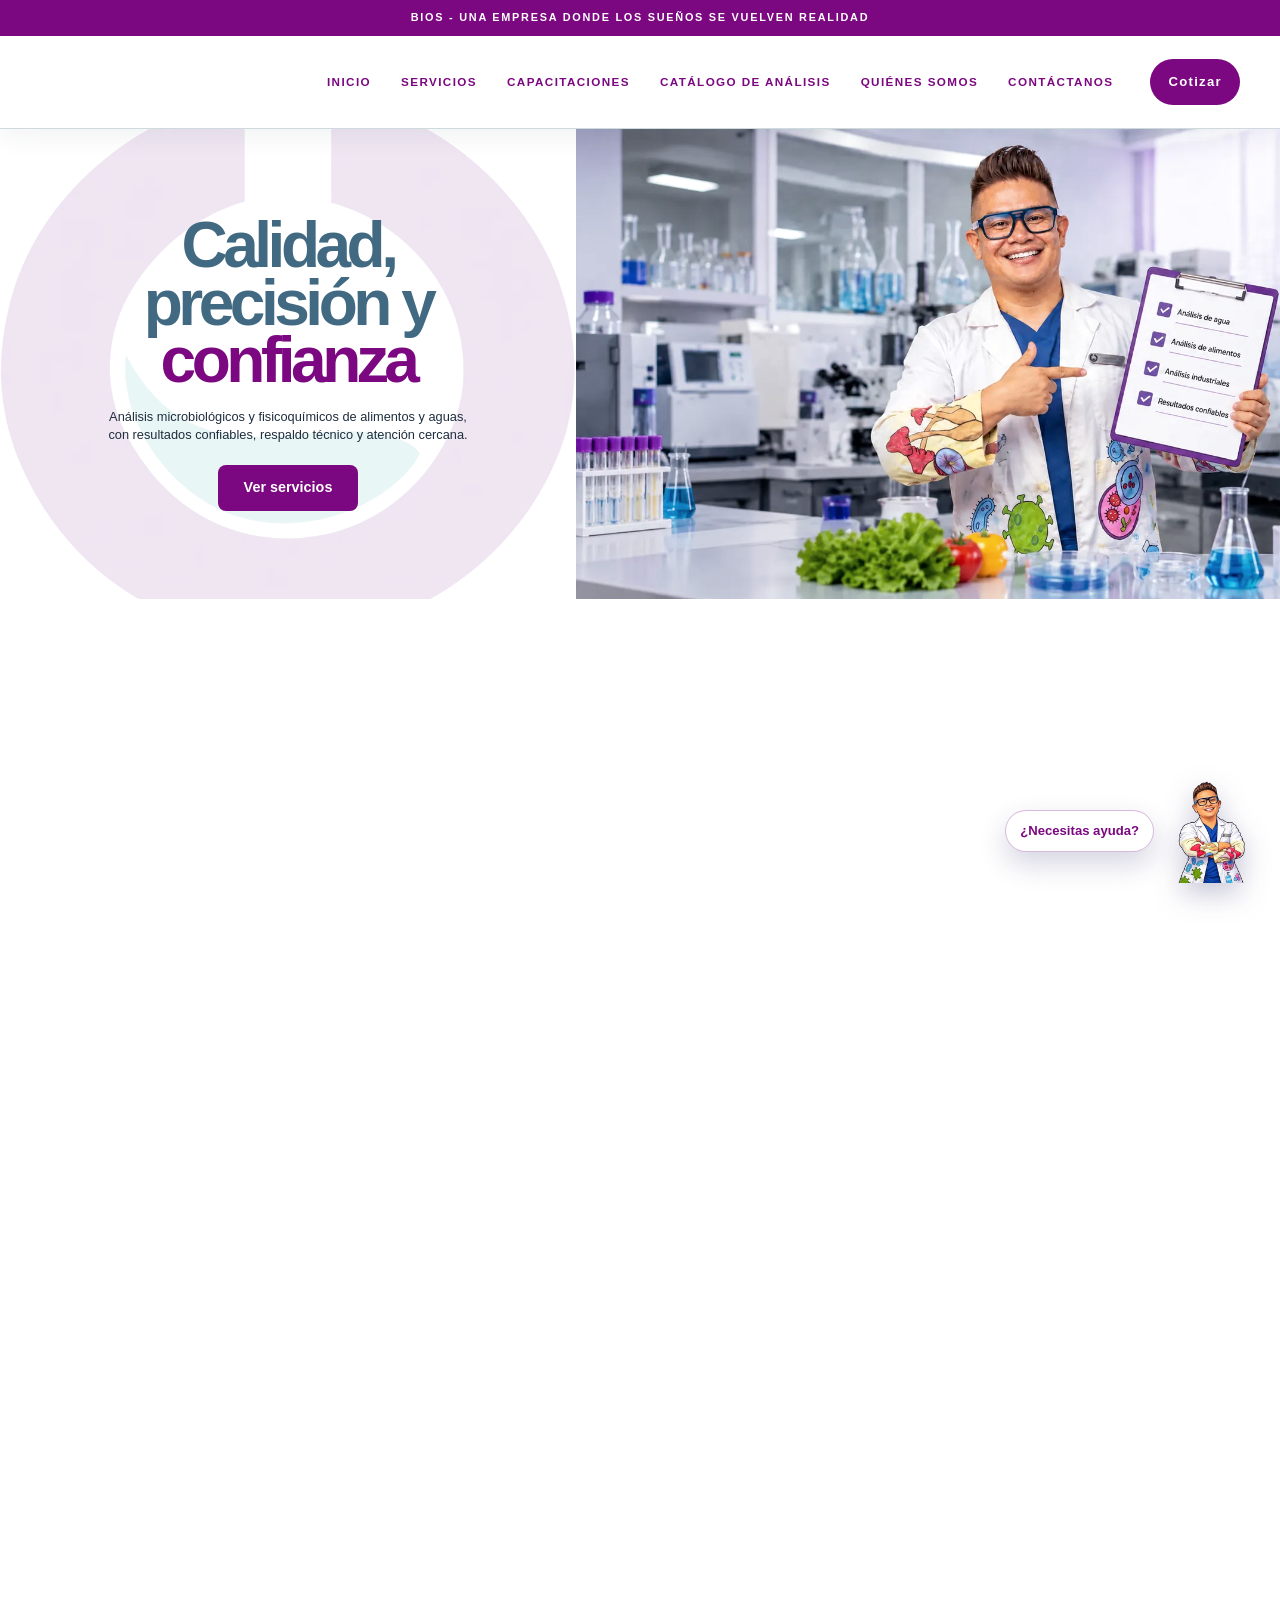
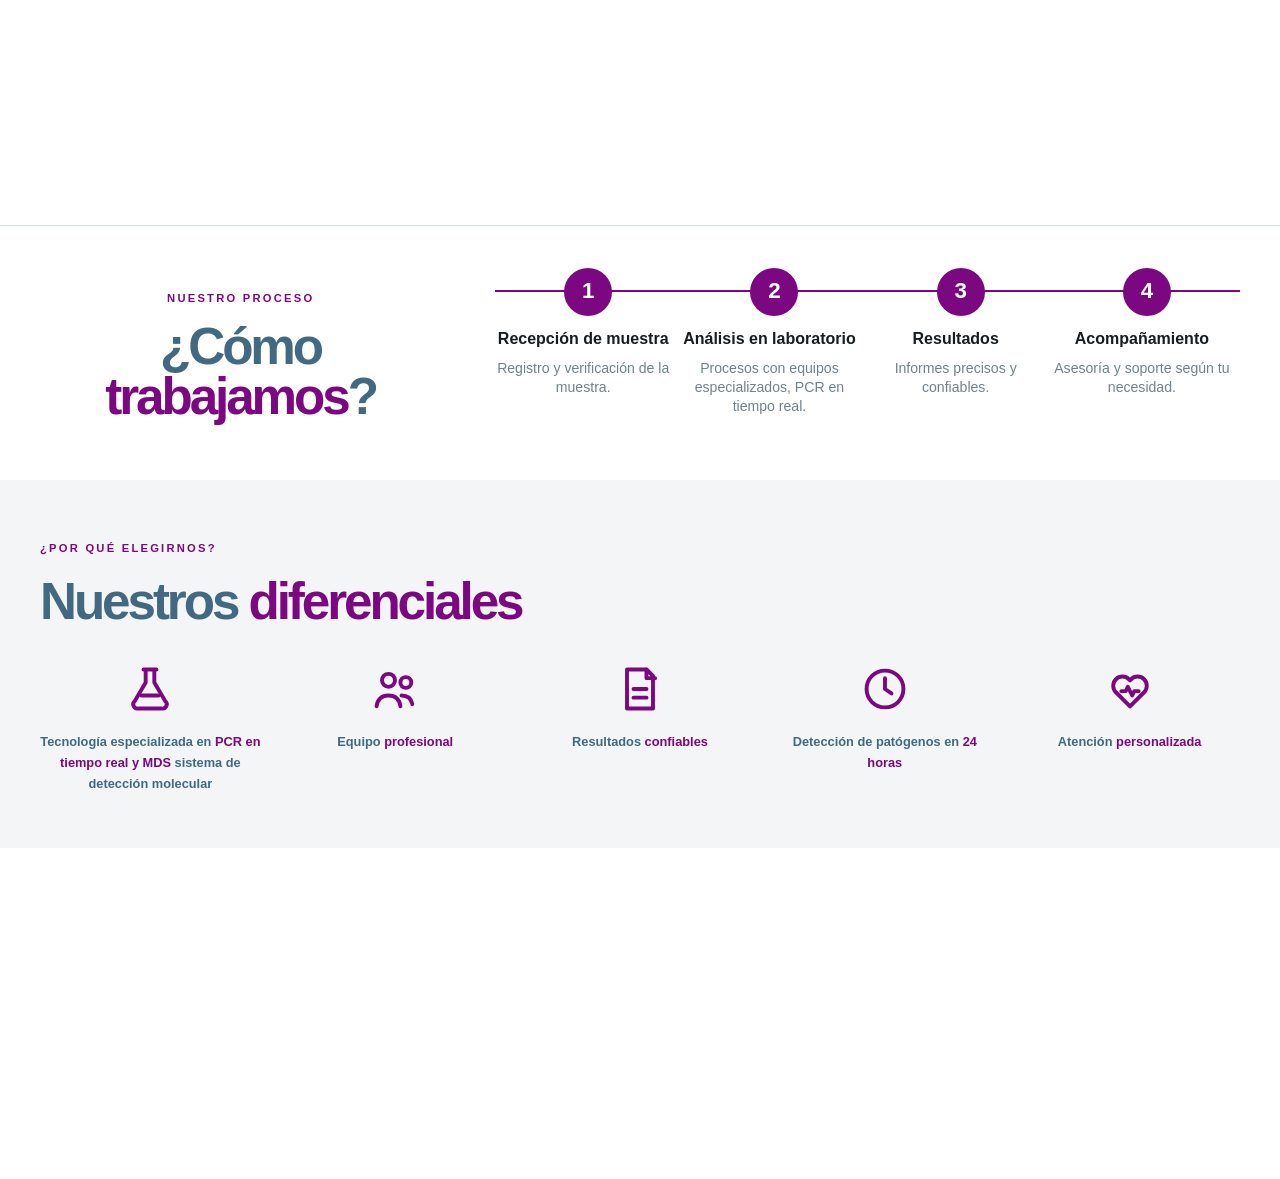
==== commit 57c23ecd: "Actualizar servicios y contenido visual Co-authored-by: Copilot <223556219+Copilot@users.noreply.git" ====
--- a/index.html
+++ b/index.html
@@ -409,7 +409,7 @@
     }
   </style>
   <link rel="preload" as="image" href="principal.webp" type="image/webp" fetchpriority="high" />
-  <link rel="stylesheet" href="styles.css?v=20261004-maint" />
+  <link rel="stylesheet" href="styles.css?v=20261004-hero-center" />
 </head>
 <body>
   <!-- Inicio: navegación, hero, secciones corporativas, modales, chatbot, galería y pie. -->
@@ -461,7 +461,7 @@
 
     <!-- Diferenciales del laboratorio. -->
     <section class="bios-differences" aria-labelledby="bios-differences-title">
-      <div class="container"><div class="section-head"><span class="section-badge">¿Por qué elegirnos?</span><h2 id="bios-differences-title">Nuestros <em>diferenciales</em></h2></div><div class="bios-differences__grid"><article><strong class="bios-line-icon bios-line-icon--lab" aria-hidden="true"></strong><h3>Tecnología especializada en <em>PCR en tiempo real y MDS</em> (sistema de detección molecular)</h3></article><article><strong class="bios-line-icon bios-line-icon--team" aria-hidden="true"></strong><h3>Equipo <em>profesional</em></h3></article><article><strong class="bios-line-icon bios-line-icon--report" aria-hidden="true"></strong><h3>Resultados <em>confiables</em></h3></article><article><strong class="bios-line-icon bios-line-icon--clock" aria-hidden="true"></strong><h3>Detección de patógenos en <em>24 horas</em></h3></article><article><strong class="bios-line-icon bios-line-icon--care" aria-hidden="true"></strong><h3>Atención <em>personalizada</em></h3></article></div></div>
+      <div class="container"><div class="section-head"><span class="section-badge">¿Por qué elegirnos?</span><h2 id="bios-differences-title">Nuestros <em>diferenciales</em></h2></div><div class="bios-differences__grid"><article><strong class="bios-line-icon bios-line-icon--lab" aria-hidden="true"></strong><h3>Tecnología especializada en <em>PCR en tiempo real y MDS</em> sistema de detección molecular </h3></article><article><strong class="bios-line-icon bios-line-icon--team" aria-hidden="true"></strong><h3>Equipo <em>profesional</em></h3></article><article><strong class="bios-line-icon bios-line-icon--report" aria-hidden="true"></strong><h3>Resultados <em>confiables</em></h3></article><article><strong class="bios-line-icon bios-line-icon--clock" aria-hidden="true"></strong><h3>Detección de patógenos en <em>24 horas</em></h3></article><article><strong class="bios-line-icon bios-line-icon--care" aria-hidden="true"></strong><h3>Atención <em>personalizada</em></h3></article></div></div>
     </section>
 
     <!-- Certificaciones y asociaciones. -->
--- a/styles.css
+++ b/styles.css
@@ -1960,6 +1960,14 @@
   filter: saturate(.9) contrast(1.05);
 }
 
+@media (min-width: 801px) {
+  .index-page.index-page.index-page .hero-copy .hero-title-frame {
+    padding-left: 0 !important;
+    padding-right: 0 !important;
+    align-items: center !important;
+  }
+}
+
 .index-page .hero-layout {
   min-height: 470px;
 }
@@ -2292,7 +2300,7 @@
     width: 100%;
   }
 
-  .index-page .hero-copy {
+  .index-page.index-page.index-page.index-page .hero-copy {
     padding: 48px 0 0;
   }
 
@@ -6348,9 +6356,54 @@
   color: var(--primary-2);
 }
 
-.detail-page--plants .service-reference__image {
-  align-self: center;
+.detail-page--plants .service-reference-layout--plants {
+  display: grid;
+  grid-template-columns: minmax(0, 1fr);
+  gap: 22px;
+}
+
+.detail-page--plants .service-reference__item {
+  display: grid;
+  grid-template-columns: minmax(280px, .9fr) minmax(0, 1.1fr);
+  gap: 22px;
+  align-items: start;
+}
+
+.detail-page--plants .service-reference__item .service-reference__image {
+  grid-column: 1;
+  grid-row: 1;
+  align-self: start;
+  width: 100% !important;
+  height: 460px !important;
+  min-height: 0;
+  aspect-ratio: 4 / 3;
   object-position: center;
+  object-fit: contain;
+  background: transparent;
+}
+
+.detail-page--plants .service-reference__item .service-reference__content {
+  grid-column: 2;
+  grid-row: 1;
+  align-self: start;
+}
+
+@media (max-width: 800px) {
+  .detail-page--plants .service-reference__item {
+    grid-template-columns: minmax(0, 1fr);
+    gap: 0;
+  }
+
+  .detail-page--plants .service-reference__item .service-reference__image {
+    grid-column: 1;
+    grid-row: 1;
+    height: 300px !important;
+  }
+
+  .detail-page--plants .service-reference__item .service-reference__content {
+    grid-column: 1;
+    grid-row: 2;
+  }
 }
 
 .detail-page--food .service-reference__image {
@@ -6486,6 +6539,11 @@
   gap: 7px;
 }
 
+.bios-footer .bios-footer__heading,
+.bios-footer .bios-footer__contact > strong {
+  color: #7b0881;
+}
+
 .bios-footer__icon {
   flex: 0 0 17px;
   width: 17px;
@@ -6635,3 +6693,152 @@
 .index-page .bios-process__steps li span {
   text-align: center !important;
 }
+
+@media (min-width: 801px) {
+  .index-page .hero-wrap,
+  .index-page .hero-layout {
+    min-height: 470px !important;
+    height: 470px !important;
+  }
+
+  .index-page .hero-wrap::after {
+    width: 55% !important;
+  }
+
+  .index-page .hero-grid {
+    width: 45% !important;
+  }
+
+  .index-page.index-page.index-page.index-page .hero-copy {
+    width: 100% !important;
+    height: 100% !important;
+    min-height: 0 !important;
+    padding: 24px !important;
+    display: flex !important;
+    align-items: center !important;
+    justify-content: center !important;
+  }
+
+  .index-page.index-page.index-page.index-page .hero-title-frame {
+    width: 100% !important;
+    max-width: 560px !important;
+    min-height: 0 !important;
+    height: auto !important;
+    margin: auto !important;
+    padding: 28px 20px !important;
+    align-items: center !important;
+    justify-content: center !important;
+  }
+
+  .index-page.index-page.index-page.index-page .hero-title-frame h1 {
+    width: 100% !important;
+    max-width: 420px !important;
+    font-size: clamp(2.5rem, 5vw, 4.25rem) !important;
+    line-height: .9 !important;
+    text-align: center !important;
+  }
+
+  .index-page.index-page.index-page.index-page .hero-title-frame p {
+    width: 100% !important;
+    max-width: 380px !important;
+    margin: 18px auto 0 !important;
+    font-size: clamp(.78rem, 1vw, .9rem) !important;
+    line-height: 1.45 !important;
+    text-align: center !important;
+  }
+
+  .index-page.index-page.index-page.index-page .hero-title-frame .hero-quote-button {
+    align-self: center !important;
+    margin: 20px auto 0 !important;
+  }
+}
+
+@media (max-width: 800px) {
+  .index-page .hero-wrap,
+  .index-page .hero-layout {
+    min-height: 0 !important;
+    height: auto !important;
+  }
+
+  .index-page .hero-grid,
+  .index-page.index-page.index-page.index-page .hero-copy {
+    width: 100% !important;
+    height: auto !important;
+    min-height: 0 !important;
+  }
+
+  .index-page.index-page.index-page.index-page .hero-copy {
+    padding: 28px 16px 22px !important;
+    max-width: none !important;
+    align-items: center !important;
+    justify-content: center !important;
+  }
+
+  .index-page.index-page.index-page.index-page .hero-title-frame {
+    width: 100% !important;
+    max-width: 560px !important;
+    min-height: 0 !important;
+    height: auto !important;
+    margin: 0 auto !important;
+    padding: 0 8px 8px !important;
+    align-items: center !important;
+    justify-content: center !important;
+  }
+
+  .index-page.index-page.index-page.index-page .hero-title-frame h1 {
+    width: 100% !important;
+    max-width: 500px !important;
+    font-size: clamp(2.2rem, 8vw, 3.5rem) !important;
+    line-height: 1 !important;
+    text-align: center !important;
+  }
+
+  .index-page.index-page.index-page.index-page .hero-title-frame p {
+    width: 100% !important;
+    max-width: 480px !important;
+    margin: 16px auto 0 !important;
+    font-size: clamp(.9rem, 2.6vw, 1.05rem) !important;
+    line-height: 1.5 !important;
+    text-align: center !important;
+  }
+
+  .index-page.index-page.index-page.index-page .hero-title-frame .hero-quote-button {
+    align-self: center !important;
+    margin: 20px auto 0 !important;
+  }
+
+  .index-page .hero-wrap::after {
+    width: 100% !important;
+    height: clamp(210px, 48vw, 320px) !important;
+    margin: 12px 0 0 !important;
+  }
+}
+
+@media (min-width: 801px) {
+  .index-page.index-page.index-page.index-page .hero-wrap::before {
+    width: 45% !important;
+    background-position: center !important;
+    background-size: cover !important;
+  }
+
+  .index-page.index-page.index-page.index-page .hero-grid {
+    width: 45% !important;
+  }
+
+  .index-page.index-page.index-page.index-page .hero-copy {
+    width: 100% !important;
+    max-width: none !important;
+    padding: 24px 0 !important;
+    align-items: center !important;
+    justify-content: center !important;
+  }
+
+  .index-page.index-page.index-page.index-page .hero-copy .hero-title-frame {
+    width: calc(100% - 48px) !important;
+    max-width: 560px !important;
+    margin: 0 auto !important;
+    padding: 0 12px !important;
+    align-items: center !important;
+    justify-content: center !important;
+  }
+}
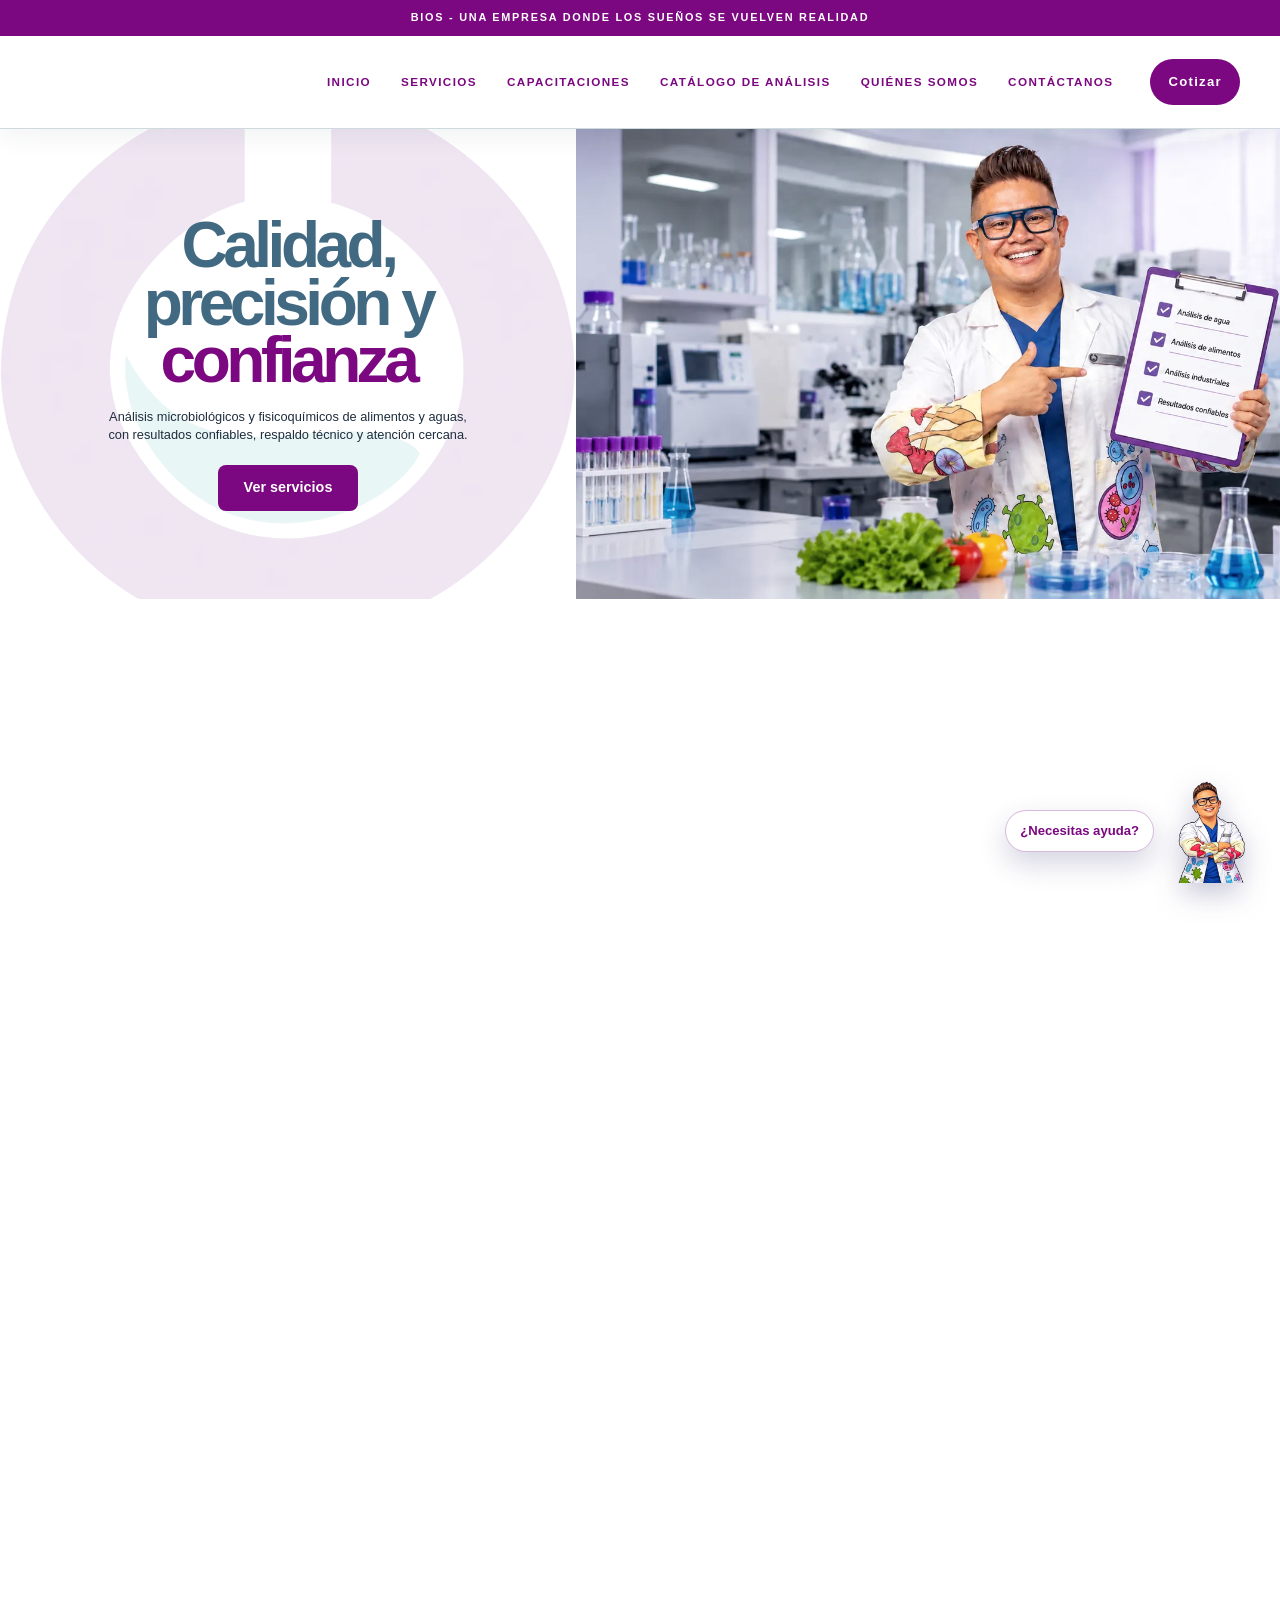
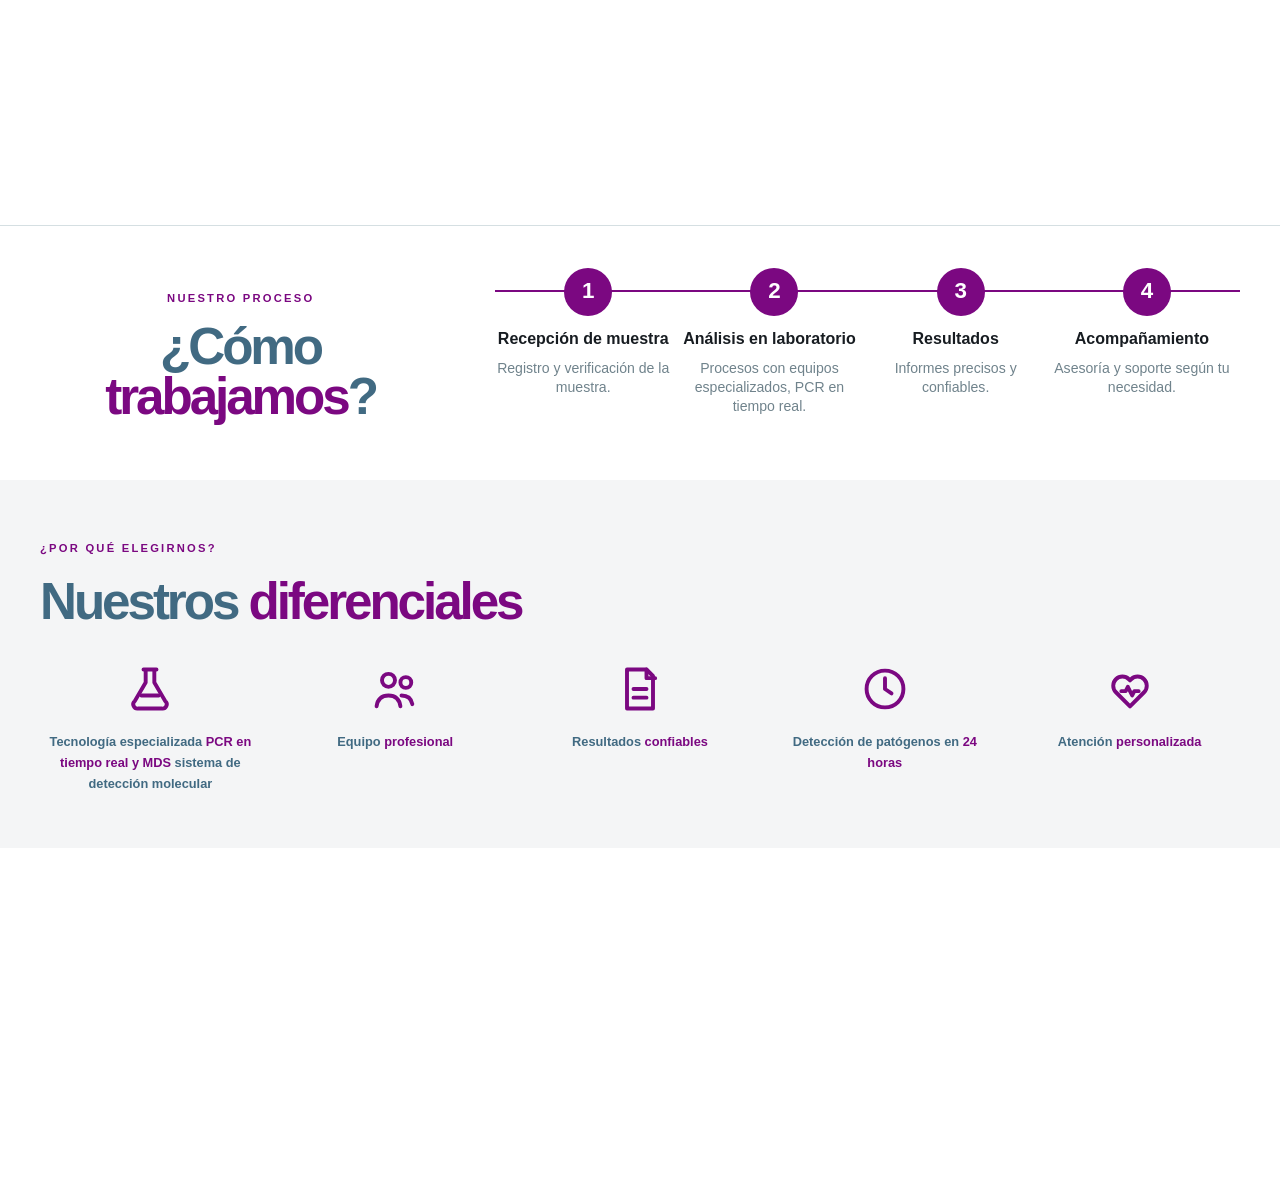
==== commit 84120283: "Ajustes de pie, fichas, galería, cotizar y estilos Co-authored-by: Copilot <223556219+Copilot@users." ====
--- a/index.html
+++ b/index.html
@@ -409,7 +409,7 @@
     }
   </style>
   <link rel="preload" as="image" href="principal.webp" type="image/webp" fetchpriority="high" />
-  <link rel="stylesheet" href="styles.css?v=20261004-hero-center" />
+  <link rel="stylesheet" href="styles.css?v=20261005-hero-frame" />
 </head>
 <body>
   <!-- Inicio: navegación, hero, secciones corporativas, modales, chatbot, galería y pie. -->
@@ -461,7 +461,7 @@
 
     <!-- Diferenciales del laboratorio. -->
     <section class="bios-differences" aria-labelledby="bios-differences-title">
-      <div class="container"><div class="section-head"><span class="section-badge">¿Por qué elegirnos?</span><h2 id="bios-differences-title">Nuestros <em>diferenciales</em></h2></div><div class="bios-differences__grid"><article><strong class="bios-line-icon bios-line-icon--lab" aria-hidden="true"></strong><h3>Tecnología especializada en <em>PCR en tiempo real y MDS</em> sistema de detección molecular </h3></article><article><strong class="bios-line-icon bios-line-icon--team" aria-hidden="true"></strong><h3>Equipo <em>profesional</em></h3></article><article><strong class="bios-line-icon bios-line-icon--report" aria-hidden="true"></strong><h3>Resultados <em>confiables</em></h3></article><article><strong class="bios-line-icon bios-line-icon--clock" aria-hidden="true"></strong><h3>Detección de patógenos en <em>24 horas</em></h3></article><article><strong class="bios-line-icon bios-line-icon--care" aria-hidden="true"></strong><h3>Atención <em>personalizada</em></h3></article></div></div>
+      <div class="container"><div class="section-head"><span class="section-badge">¿Por qué elegirnos?</span><h2 id="bios-differences-title">Nuestros <em>diferenciales</em></h2></div><div class="bios-differences__grid"><article><strong class="bios-line-icon bios-line-icon--lab" aria-hidden="true"></strong><h3>Tecnología especializada <em>PCR en tiempo real y MDS</em> sistema de detección molecular </h3></article><article><strong class="bios-line-icon bios-line-icon--team" aria-hidden="true"></strong><h3>Equipo <em>profesional</em></h3></article><article><strong class="bios-line-icon bios-line-icon--report" aria-hidden="true"></strong><h3>Resultados <em>confiables</em></h3></article><article><strong class="bios-line-icon bios-line-icon--clock" aria-hidden="true"></strong><h3>Detección de patógenos en <em>24 horas</em></h3></article><article><strong class="bios-line-icon bios-line-icon--care" aria-hidden="true"></strong><h3>Atención <em>personalizada</em></h3></article></div></div>
     </section>
 
     <!-- Certificaciones y asociaciones. -->
@@ -512,7 +512,7 @@
 
   <!-- Mapa, dirección y contacto. -->
 
-  <footer class="bios-footer"><div class="container bios-footer__grid"><div class="bios-footer__brand"><video class="site-logo" data-lazy-video src="loguito.mp4" loop muted playsinline preload="none" aria-label="BIOS Análisis de Aguas y Alimentos"></video></div><section class="bios-footer__location" aria-label="Sede Villavicencio"><strong class="bios-footer__heading"><svg class="bios-footer__icon" viewBox="0 0 24 24" aria-hidden="true"><path d="M20 10c0 5-8 12-8 12S4 15 4 10a8 8 0 1 1 16 0Z"/><circle cx="12" cy="10" r="2.5"/></svg>Sede Villavicencio</strong><address>Calle 33 B 36-37, Barzal,<br />Villavicencio - Meta.<br /><span>Lunes a jueves: 8:00 a 16:30</span><br /><span>Viernes: 8:00 a 16:00</span><br /><span>Sábados: 8:00 a 13:00</span></address></section><section class="bios-footer__location" aria-label="Sede Costa"><strong class="bios-footer__heading"><svg class="bios-footer__icon" viewBox="0 0 24 24" aria-hidden="true"><path d="M20 10c0 5-8 12-8 12S4 15 4 10a8 8 0 1 1 16 0Z"/><circle cx="12" cy="10" r="2.5"/></svg>Sede Costa</strong><address>Cr 46 #74-16, piso 2, local 10<br />Barranquilla - Atlántico</address></section><div class="bios-footer__contact"><strong>Contacto</strong><a href="tel:+576086607400"><svg class="bios-footer__icon" viewBox="0 0 24 24" aria-hidden="true"><path d="M22 16.9v3a2 2 0 0 1-2.2 2A19.8 19.8 0 0 1 11.2 19a19.4 19.4 0 0 1-6-6A19.8 19.8 0 0 1 2.1 4.2 2 2 0 0 1 4.1 2h3a2 2 0 0 1 2 1.7l.5 3a2 2 0 0 1-.6 1.7L7.2 10a16 16 0 0 0 6 6l1.6-1.8a2 2 0 0 1 1.7-.6l3 .5a2 2 0 0 1 1.5 2.8Z"/></svg>608 660 7400</a><a href="tel:+573202511640"><svg class="bios-footer__icon" viewBox="0 0 24 24" aria-hidden="true"><path d="M22 16.9v3a2 2 0 0 1-2.2 2A19.8 19.8 0 0 1 11.2 19a19.4 19.4 0 0 1-6-6A19.8 19.8 0 0 1 2.1 4.2 2 2 0 0 1 4.1 2h3a2 2 0 0 1 2 1.7l.5 3a2 2 0 0 1-.6 1.7L7.2 10a16 16 0 0 0 6 6l1.6-1.8a2 2 0 0 1 1.7-.6l3 .5a2 2 0 0 1 1.5 2.8Z"/></svg>320 251 1640</a><a href="mailto:asistentecomercial@biosaguasyalimentos.com"><svg class="bios-footer__icon" viewBox="0 0 24 24" aria-hidden="true"><rect x="3" y="5" width="18" height="14" rx="2"/><path d="m4 7 8 6 8-6"/></svg>asistentecomercial@biosaguasyalimentos.com</a></div><div class="bios-footer__social"><strong>Síguenos</strong><a href="https://www.instagram.com/bioslaboratorio" aria-label="Instagram BIOS"><img class="bios-footer__social-icon" src="instagram-icon.webp" alt="" width="38" height="38" /></a><a href="https://www.facebook.com/profile.php?id=61564469023274" aria-label="Facebook BIOS"><img class="bios-footer__social-icon" src="62c5f7a0-b74d-4b7d-8a29-12c43124af4a.webp" alt="" width="38" height="38" /></a></div></div><div class="bios-footer__legal">&#169; BIOS Análisis de Aguas y Alimentos</div></footer>
+  <footer class="bios-footer"><div class="container bios-footer__grid"><div class="bios-footer__brand"><video class="site-logo" data-lazy-video src="loguito.mp4" loop muted playsinline preload="none" aria-label="BIOS Análisis de Aguas y Alimentos"></video></div><section class="bios-footer__location" aria-label="Sede Villavicencio"><strong class="bios-footer__heading"><svg class="bios-footer__icon" viewBox="0 0 24 24" aria-hidden="true"><path d="M20 10c0 5-8 12-8 12S4 15 4 10a8 8 0 1 1 16 0Z"/><circle cx="12" cy="10" r="2.5"/></svg>Sede Villavicencio</strong><address>Calle 33 B 36-37, Barzal,<br />Villavicencio - Meta.<br /><span>Lunes a jueves: 8:00 a 16:30</span><br /><span>Viernes: 8:00 a 16:00</span><br /><span>Sábados: 8:00 a 13:00</span></address></section><section class="bios-footer__location" aria-label="Sede Costa"><strong class="bios-footer__heading"><svg class="bios-footer__icon" viewBox="0 0 24 24" aria-hidden="true"><path d="M20 10c0 5-8 12-8 12S4 15 4 10a8 8 0 1 1 16 0Z"/><circle cx="12" cy="10" r="2.5"/></svg>Sede Costa</strong><address>Cr 46 #74-16, piso 2, local 10<br />Barranquilla - Atlántico<br /><span>Lunes a jueves: 8:00 a 16:30</span><br /><span>Viernes: 8:00 a 16:00</span><br /><span>Sábados: 8:00 a 13:00</span></address></section><div class="bios-footer__contact"><strong>Contacto</strong><a href="tel:+576086607400"><svg class="bios-footer__icon" viewBox="0 0 24 24" aria-hidden="true"><path d="M22 16.9v3a2 2 0 0 1-2.2 2A19.8 19.8 0 0 1 11.2 19a19.4 19.4 0 0 1-6-6A19.8 19.8 0 0 1 2.1 4.2 2 2 0 0 1 4.1 2h3a2 2 0 0 1 2 1.7l.5 3a2 2 0 0 1-.6 1.7L7.2 10a16 16 0 0 0 6 6l1.6-1.8a2 2 0 0 1 1.7-.6l3 .5a2 2 0 0 1 1.5 2.8Z"/></svg>608 660 7400</a><a href="tel:+573202511640"><svg class="bios-footer__icon" viewBox="0 0 24 24" aria-hidden="true"><path d="M22 16.9v3a2 2 0 0 1-2.2 2A19.8 19.8 0 0 1 11.2 19a19.4 19.4 0 0 1-6-6A19.8 19.8 0 0 1 2.1 4.2 2 2 0 0 1 4.1 2h3a2 2 0 0 1 2 1.7l.5 3a2 2 0 0 1-.6 1.7L7.2 10a16 16 0 0 0 6 6l1.6-1.8a2 2 0 0 1 1.7-.6l3 .5a2 2 0 0 1 1.5 2.8Z"/></svg>320 251 1640</a><a href="mailto:asistentecomercial@biosaguasyalimentos.com"><svg class="bios-footer__icon" viewBox="0 0 24 24" aria-hidden="true"><rect x="3" y="5" width="18" height="14" rx="2"/><path d="m4 7 8 6 8-6"/></svg>asistentecomercial@biosaguasyalimentos.com</a></div><div class="bios-footer__social"><strong>Síguenos</strong><a href="https://www.instagram.com/bioslaboratorio" aria-label="Instagram BIOS"><img class="bios-footer__social-icon" src="instagram-icon.webp" alt="" width="38" height="38" /></a><a href="https://www.facebook.com/profile.php?id=61564469023274" aria-label="Facebook BIOS"><img class="bios-footer__social-icon" src="62c5f7a0-b74d-4b7d-8a29-12c43124af4a.webp" alt="" width="38" height="38" /></a></div></div><div class="bios-footer__legal">&#169; BIOS Análisis de Aguas y Alimentos</div></footer>
   <script src="script.js?v=20261004-maint"></script>
 </body>
 </html>
--- a/styles.css
+++ b/styles.css
@@ -2820,6 +2820,7 @@
 .services-page--directory .services-directory__content p {
   max-width: 560px;
   margin: 10px 0 16px;
+  text-align: center;
   color: #617985;
 }
 
@@ -6676,6 +6677,19 @@
   margin-top: 0;
 }
 
+.detail-page--water:not(.detail-page--plants) .service-reference__image {
+  align-self: center;
+}
+
+.detail-page--water:not(.detail-page--plants) .service-detail--info > .service-detail__note {
+  margin: 32px 0 0;
+  padding: 14px 16px;
+  border-left: 3px solid #2aa8b5;
+  background: #f0f7f8;
+  color: #666;
+  line-height: 1.55;
+}
+
 .detail-page--food .service-reference__image {
   width: min(100%, 420px) !important;
   height: auto !important;
@@ -6842,3 +6856,11 @@
     justify-content: center !important;
   }
 }
+
+body main.services-page.services-page--directory .services-directory__content p {
+  text-align: center !important;
+}
+
+.index-page.index-page.index-page.index-page .hero-wrap::after {
+  background-position: 50% 12% !important;
+}
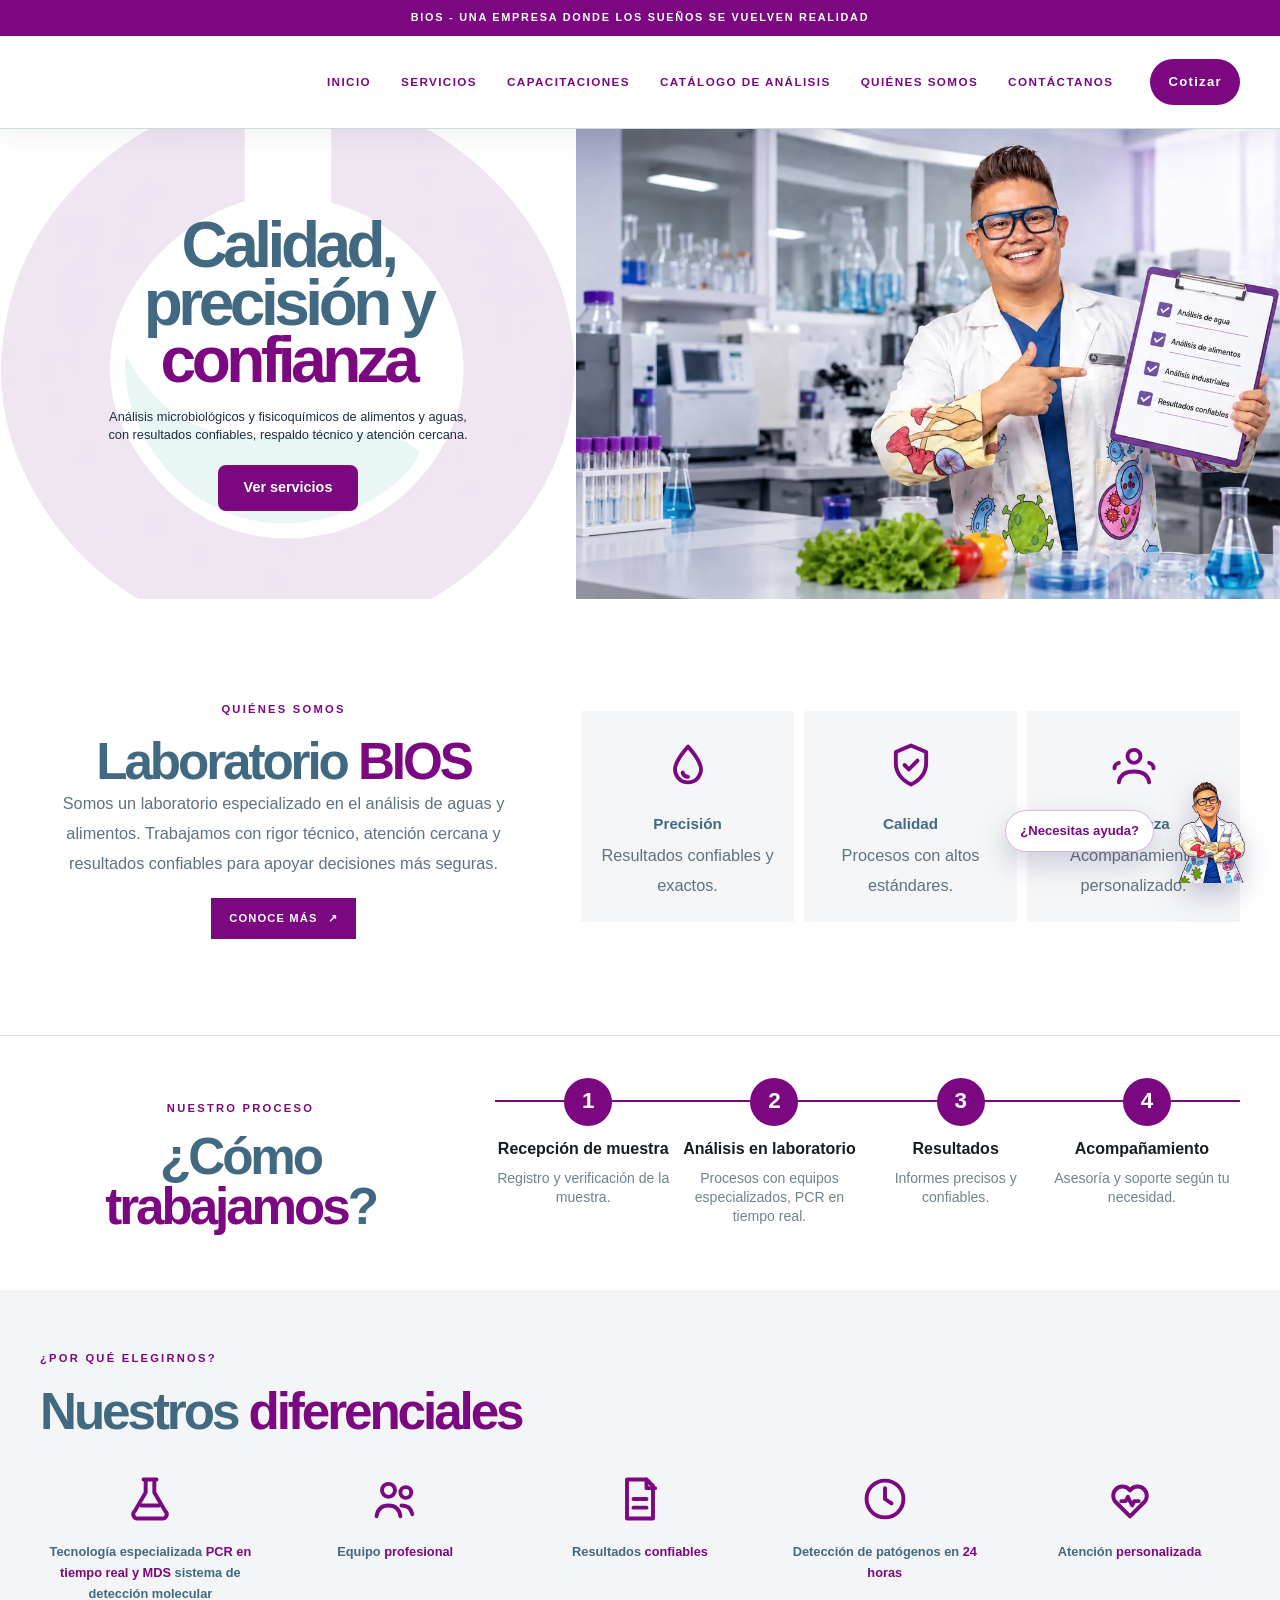
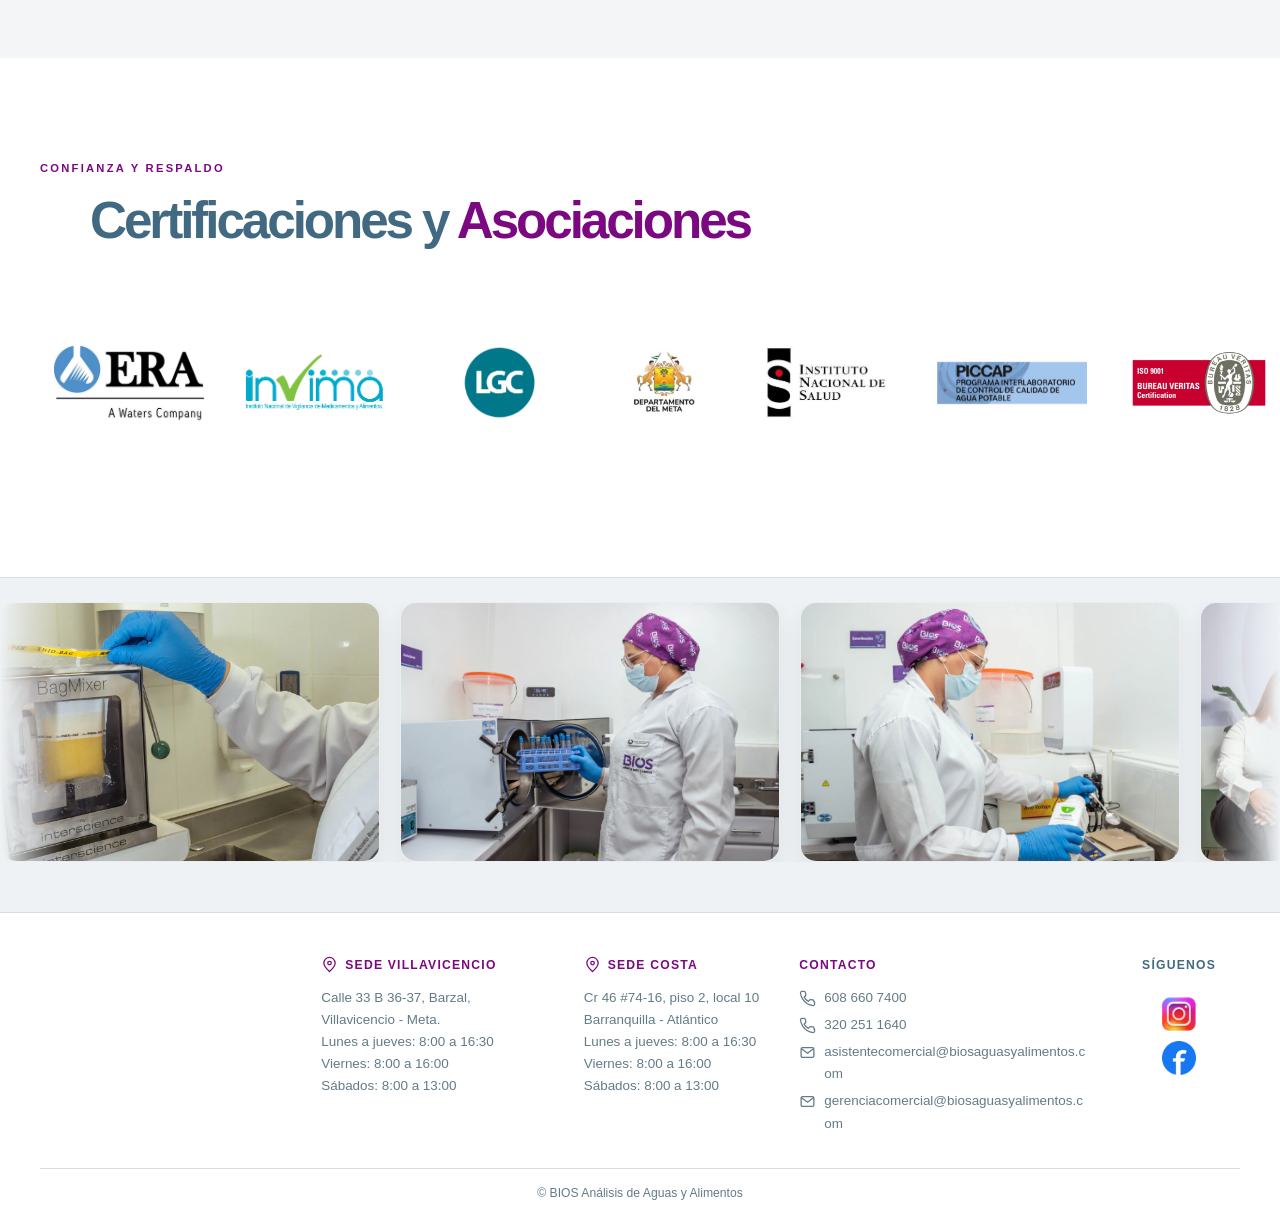
==== commit ad99bc92: "Galería de equipo y correo de gerencia comercial en pie y cotizar Co-authored-by: Copilot <223556219" ====
--- a/index.html
+++ b/index.html
@@ -512,7 +512,7 @@
 
   <!-- Mapa, dirección y contacto. -->
 
-  <footer class="bios-footer"><div class="container bios-footer__grid"><div class="bios-footer__brand"><video class="site-logo" data-lazy-video src="loguito.mp4" loop muted playsinline preload="none" aria-label="BIOS Análisis de Aguas y Alimentos"></video></div><section class="bios-footer__location" aria-label="Sede Villavicencio"><strong class="bios-footer__heading"><svg class="bios-footer__icon" viewBox="0 0 24 24" aria-hidden="true"><path d="M20 10c0 5-8 12-8 12S4 15 4 10a8 8 0 1 1 16 0Z"/><circle cx="12" cy="10" r="2.5"/></svg>Sede Villavicencio</strong><address>Calle 33 B 36-37, Barzal,<br />Villavicencio - Meta.<br /><span>Lunes a jueves: 8:00 a 16:30</span><br /><span>Viernes: 8:00 a 16:00</span><br /><span>Sábados: 8:00 a 13:00</span></address></section><section class="bios-footer__location" aria-label="Sede Costa"><strong class="bios-footer__heading"><svg class="bios-footer__icon" viewBox="0 0 24 24" aria-hidden="true"><path d="M20 10c0 5-8 12-8 12S4 15 4 10a8 8 0 1 1 16 0Z"/><circle cx="12" cy="10" r="2.5"/></svg>Sede Costa</strong><address>Cr 46 #74-16, piso 2, local 10<br />Barranquilla - Atlántico<br /><span>Lunes a jueves: 8:00 a 16:30</span><br /><span>Viernes: 8:00 a 16:00</span><br /><span>Sábados: 8:00 a 13:00</span></address></section><div class="bios-footer__contact"><strong>Contacto</strong><a href="tel:+576086607400"><svg class="bios-footer__icon" viewBox="0 0 24 24" aria-hidden="true"><path d="M22 16.9v3a2 2 0 0 1-2.2 2A19.8 19.8 0 0 1 11.2 19a19.4 19.4 0 0 1-6-6A19.8 19.8 0 0 1 2.1 4.2 2 2 0 0 1 4.1 2h3a2 2 0 0 1 2 1.7l.5 3a2 2 0 0 1-.6 1.7L7.2 10a16 16 0 0 0 6 6l1.6-1.8a2 2 0 0 1 1.7-.6l3 .5a2 2 0 0 1 1.5 2.8Z"/></svg>608 660 7400</a><a href="tel:+573202511640"><svg class="bios-footer__icon" viewBox="0 0 24 24" aria-hidden="true"><path d="M22 16.9v3a2 2 0 0 1-2.2 2A19.8 19.8 0 0 1 11.2 19a19.4 19.4 0 0 1-6-6A19.8 19.8 0 0 1 2.1 4.2 2 2 0 0 1 4.1 2h3a2 2 0 0 1 2 1.7l.5 3a2 2 0 0 1-.6 1.7L7.2 10a16 16 0 0 0 6 6l1.6-1.8a2 2 0 0 1 1.7-.6l3 .5a2 2 0 0 1 1.5 2.8Z"/></svg>320 251 1640</a><a href="mailto:asistentecomercial@biosaguasyalimentos.com"><svg class="bios-footer__icon" viewBox="0 0 24 24" aria-hidden="true"><rect x="3" y="5" width="18" height="14" rx="2"/><path d="m4 7 8 6 8-6"/></svg>asistentecomercial@biosaguasyalimentos.com</a></div><div class="bios-footer__social"><strong>Síguenos</strong><a href="https://www.instagram.com/bioslaboratorio" aria-label="Instagram BIOS"><img class="bios-footer__social-icon" src="instagram-icon.webp" alt="" width="38" height="38" /></a><a href="https://www.facebook.com/profile.php?id=61564469023274" aria-label="Facebook BIOS"><img class="bios-footer__social-icon" src="62c5f7a0-b74d-4b7d-8a29-12c43124af4a.webp" alt="" width="38" height="38" /></a></div></div><div class="bios-footer__legal">&#169; BIOS Análisis de Aguas y Alimentos</div></footer>
+  <footer class="bios-footer"><div class="container bios-footer__grid"><div class="bios-footer__brand"><video class="site-logo" data-lazy-video src="loguito.mp4" loop muted playsinline preload="none" aria-label="BIOS Análisis de Aguas y Alimentos"></video></div><section class="bios-footer__location" aria-label="Sede Villavicencio"><strong class="bios-footer__heading"><svg class="bios-footer__icon" viewBox="0 0 24 24" aria-hidden="true"><path d="M20 10c0 5-8 12-8 12S4 15 4 10a8 8 0 1 1 16 0Z"/><circle cx="12" cy="10" r="2.5"/></svg>Sede Villavicencio</strong><address>Calle 33 B 36-37, Barzal,<br />Villavicencio - Meta.<br /><span>Lunes a jueves: 8:00 a 16:30</span><br /><span>Viernes: 8:00 a 16:00</span><br /><span>Sábados: 8:00 a 13:00</span></address></section><section class="bios-footer__location" aria-label="Sede Costa"><strong class="bios-footer__heading"><svg class="bios-footer__icon" viewBox="0 0 24 24" aria-hidden="true"><path d="M20 10c0 5-8 12-8 12S4 15 4 10a8 8 0 1 1 16 0Z"/><circle cx="12" cy="10" r="2.5"/></svg>Sede Costa</strong><address>Cr 46 #74-16, piso 2, local 10<br />Barranquilla - Atlántico<br /><span>Lunes a jueves: 8:00 a 16:30</span><br /><span>Viernes: 8:00 a 16:00</span><br /><span>Sábados: 8:00 a 13:00</span></address></section><div class="bios-footer__contact"><strong>Contacto</strong><a href="tel:+576086607400"><svg class="bios-footer__icon" viewBox="0 0 24 24" aria-hidden="true"><path d="M22 16.9v3a2 2 0 0 1-2.2 2A19.8 19.8 0 0 1 11.2 19a19.4 19.4 0 0 1-6-6A19.8 19.8 0 0 1 2.1 4.2 2 2 0 0 1 4.1 2h3a2 2 0 0 1 2 1.7l.5 3a2 2 0 0 1-.6 1.7L7.2 10a16 16 0 0 0 6 6l1.6-1.8a2 2 0 0 1 1.7-.6l3 .5a2 2 0 0 1 1.5 2.8Z"/></svg>608 660 7400</a><a href="tel:+573202511640"><svg class="bios-footer__icon" viewBox="0 0 24 24" aria-hidden="true"><path d="M22 16.9v3a2 2 0 0 1-2.2 2A19.8 19.8 0 0 1 11.2 19a19.4 19.4 0 0 1-6-6A19.8 19.8 0 0 1 2.1 4.2 2 2 0 0 1 4.1 2h3a2 2 0 0 1 2 1.7l.5 3a2 2 0 0 1-.6 1.7L7.2 10a16 16 0 0 0 6 6l1.6-1.8a2 2 0 0 1 1.7-.6l3 .5a2 2 0 0 1 1.5 2.8Z"/></svg>320 251 1640</a><a href="mailto:asistentecomercial@biosaguasyalimentos.com"><svg class="bios-footer__icon" viewBox="0 0 24 24" aria-hidden="true"><rect x="3" y="5" width="18" height="14" rx="2"/><path d="m4 7 8 6 8-6"/></svg>asistentecomercial@biosaguasyalimentos.com</a><a href="mailto:gerenciacomercial@biosaguasyalimentos.com"><svg class="bios-footer__icon" viewBox="0 0 24 24" aria-hidden="true"><rect x="3" y="5" width="18" height="14" rx="2"/><path d="m4 7 8 6 8-6"/></svg>gerenciacomercial@biosaguasyalimentos.com</a></div><div class="bios-footer__social"><strong>Síguenos</strong><a href="https://www.instagram.com/bioslaboratorio" aria-label="Instagram BIOS"><img class="bios-footer__social-icon" src="instagram-icon.webp" alt="" width="38" height="38" /></a><a href="https://www.facebook.com/profile.php?id=61564469023274" aria-label="Facebook BIOS"><img class="bios-footer__social-icon" src="62c5f7a0-b74d-4b7d-8a29-12c43124af4a.webp" alt="" width="38" height="38" /></a></div></div><div class="bios-footer__legal">&#169; BIOS Análisis de Aguas y Alimentos</div></footer>
   <script src="script.js?v=20261004-maint"></script>
 </body>
 </html>
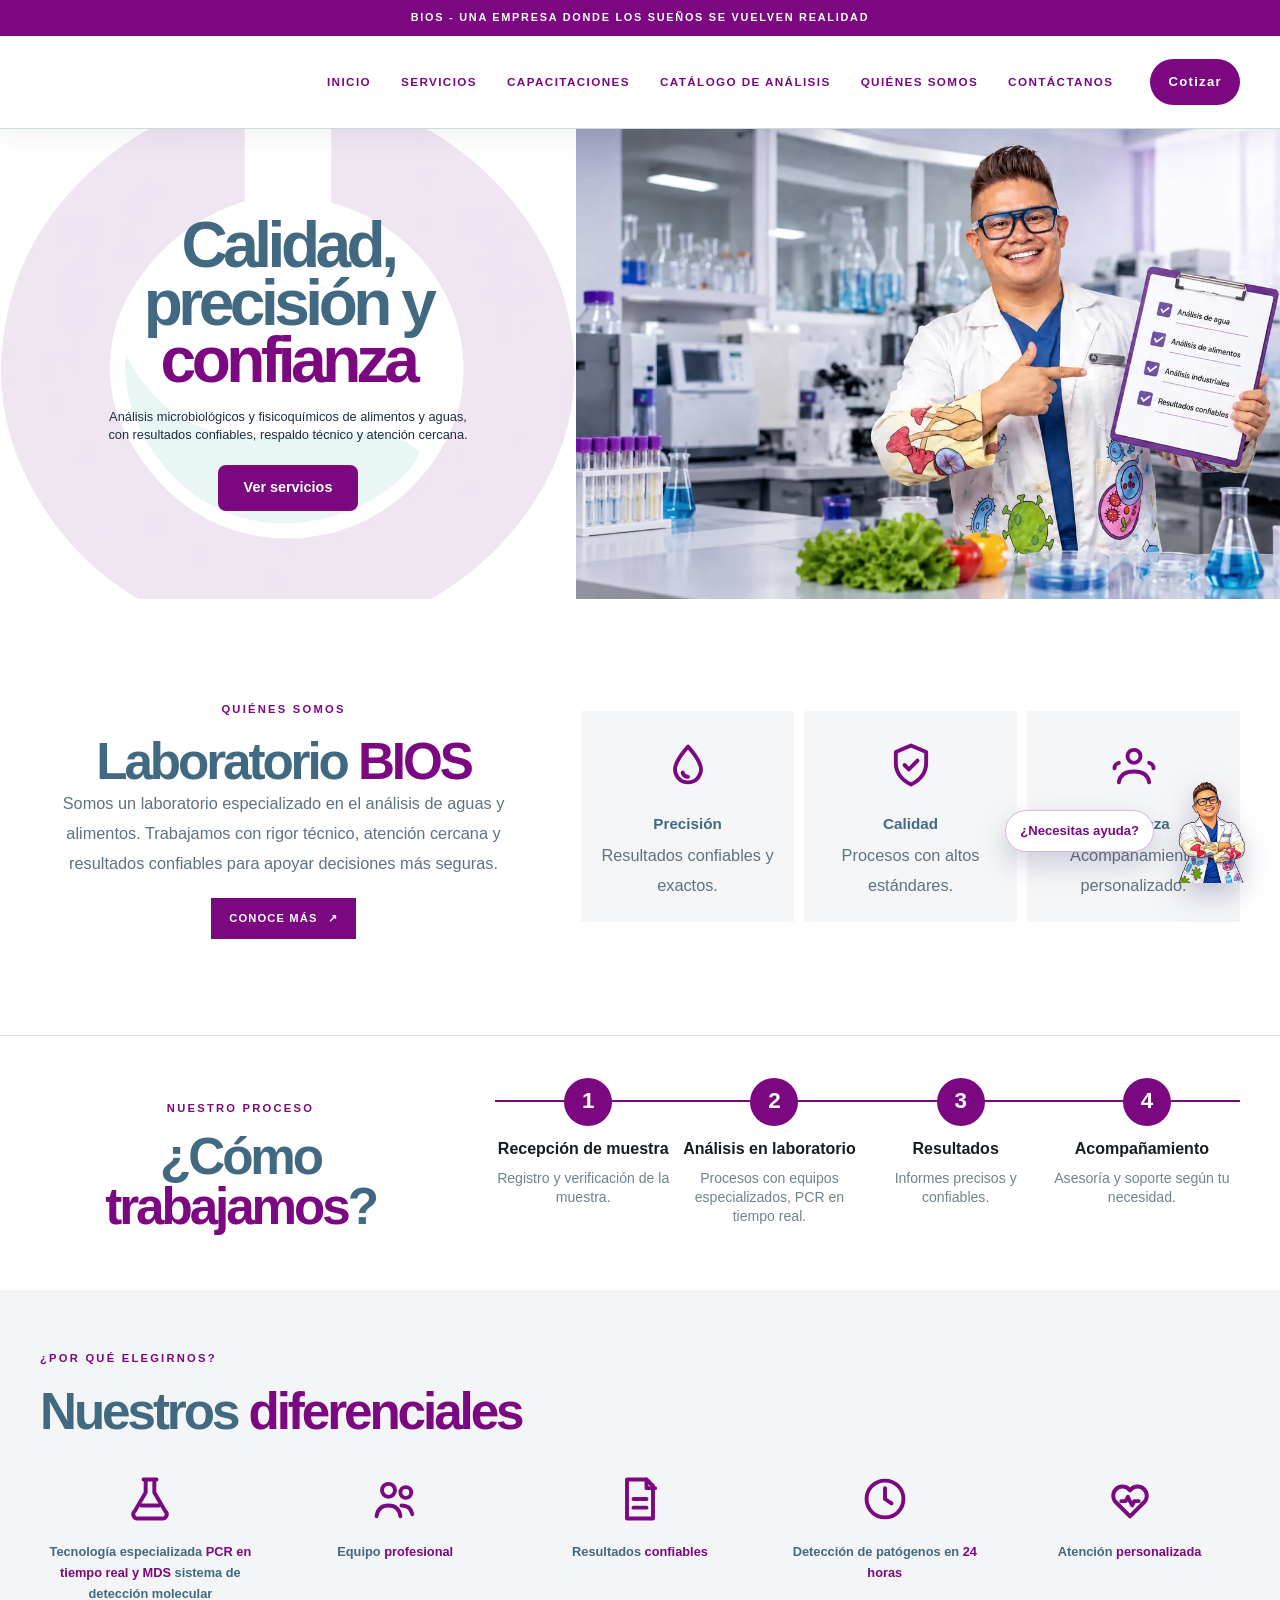
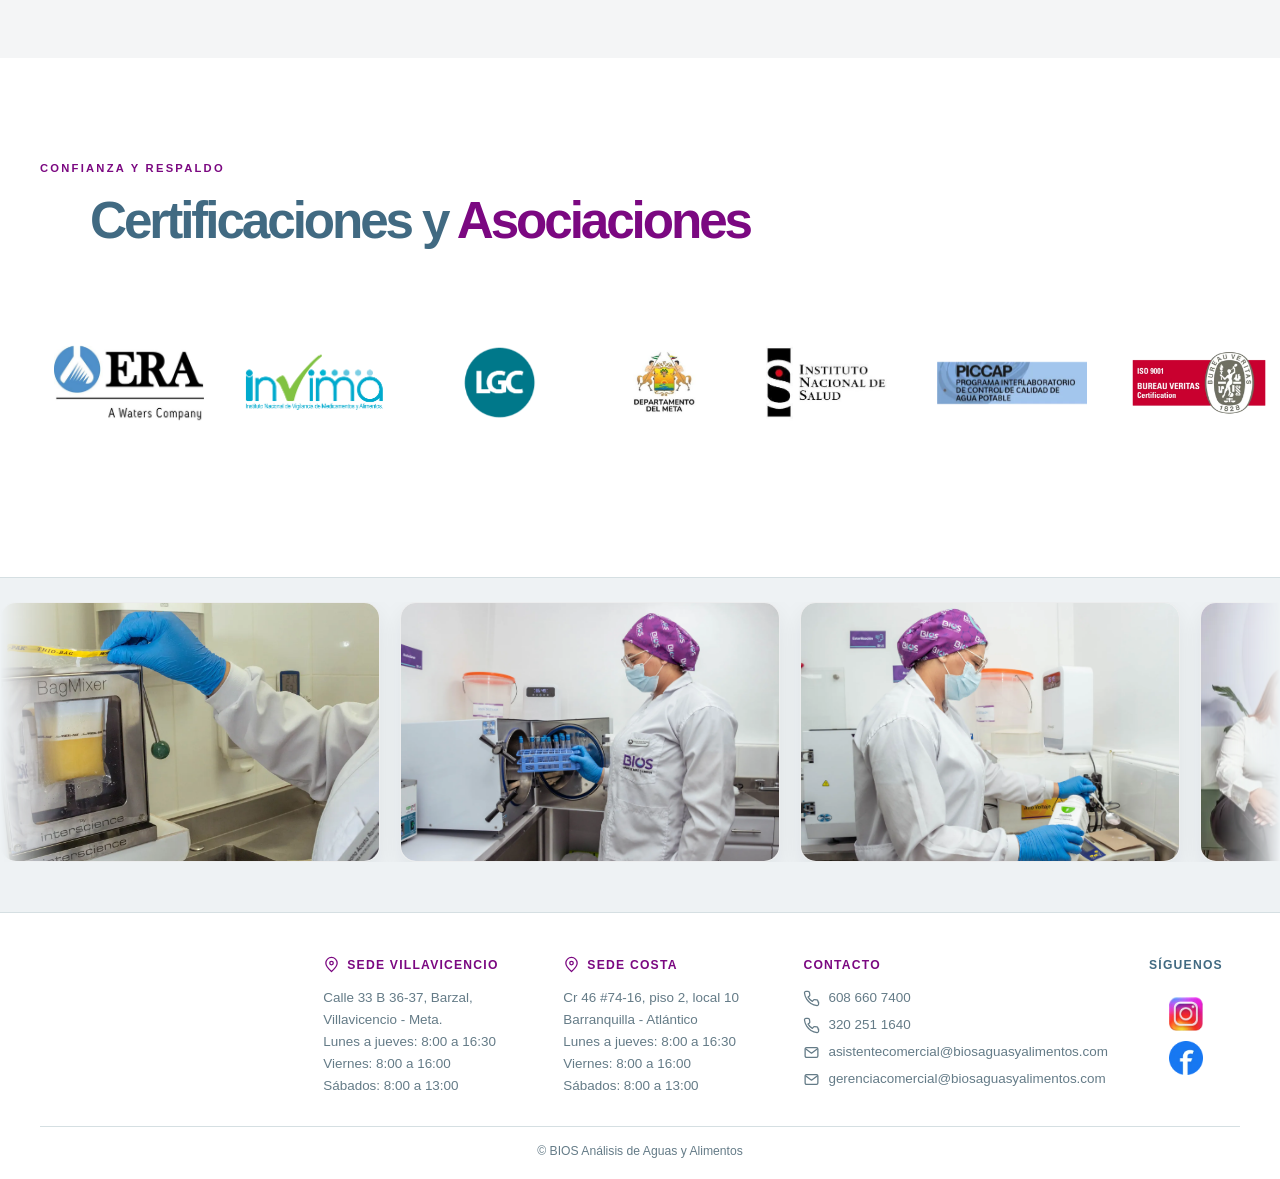
==== commit e275bec5: "Mostrar correos completos en el pie de página Co-authored-by: Copilot <223556219+Copilot@users.norep" ====
--- a/index.html
+++ b/index.html
@@ -409,7 +409,7 @@
     }
   </style>
   <link rel="preload" as="image" href="principal.webp" type="image/webp" fetchpriority="high" />
-  <link rel="stylesheet" href="styles.css?v=20261005-hero-frame" />
+  <link rel="stylesheet" href="styles.css?v=20261005-footer-mail" />
 </head>
 <body>
   <!-- Inicio: navegación, hero, secciones corporativas, modales, chatbot, galería y pie. -->
@@ -497,6 +497,10 @@
           <div class="photo-train__item"><img src="d4cb3e2d-de51-416a-9eef-e53cda7818f0.webp" alt="Equipo profesional BIOS" loading="lazy" /></div>
           <div class="photo-train__item"><img src="fondo-3.webp" alt="Instalaciones BIOS" loading="lazy" /></div>
           <div class="photo-train__item"><img src="IMG_7186.webp" alt="Personal BIOS trabajando" loading="lazy" /></div>
+          <div class="photo-train__item"><img src="IMG_7194.jpg" alt="Equipo y laboratorio BIOS" loading="lazy" /></div>
+          <div class="photo-train__item"><img src="IMG_7237.jpg" alt="Equipo y laboratorio BIOS" loading="lazy" /></div>
+          <div class="photo-train__item"><img src="IMG_7195.jpg" alt="Equipo y laboratorio BIOS" loading="lazy" /></div>
+          <div class="photo-train__item"><img src="IMG_7230.jpg" alt="Equipo y laboratorio BIOS" loading="lazy" /></div>
         </div>
         <div class="photo-train__group" aria-hidden="true">
           <div class="photo-train__item"><img src="IMG_7254.webp" alt="" loading="lazy" /></div>
@@ -505,6 +509,10 @@
           <div class="photo-train__item"><img src="d4cb3e2d-de51-416a-9eef-e53cda7818f0.webp" alt="" loading="lazy" /></div>
           <div class="photo-train__item"><img src="fondo-3.webp" alt="" loading="lazy" /></div>
           <div class="photo-train__item"><img src="IMG_7186.webp" alt="" loading="lazy" /></div>
+          <div class="photo-train__item"><img src="IMG_7194.jpg" alt="" loading="lazy" /></div>
+          <div class="photo-train__item"><img src="IMG_7237.jpg" alt="" loading="lazy" /></div>
+          <div class="photo-train__item"><img src="IMG_7195.jpg" alt="" loading="lazy" /></div>
+          <div class="photo-train__item"><img src="IMG_7230.jpg" alt="" loading="lazy" /></div>
         </div>
       </div>
     </div>
--- a/styles.css
+++ b/styles.css
@@ -6864,3 +6864,15 @@
 .index-page.index-page.index-page.index-page .hero-wrap::after {
   background-position: 50% 12% !important;
 }
+
+@media (min-width: 901px) {
+  .bios-footer .bios-footer__grid {
+    grid-template-columns: minmax(0, 1.2fr) minmax(0, 1fr) minmax(0, 1fr) max-content minmax(0, .5fr);
+    gap: 24px;
+  }
+
+  .bios-footer .bios-footer__contact a {
+    white-space: nowrap;
+    overflow-wrap: normal;
+  }
+}
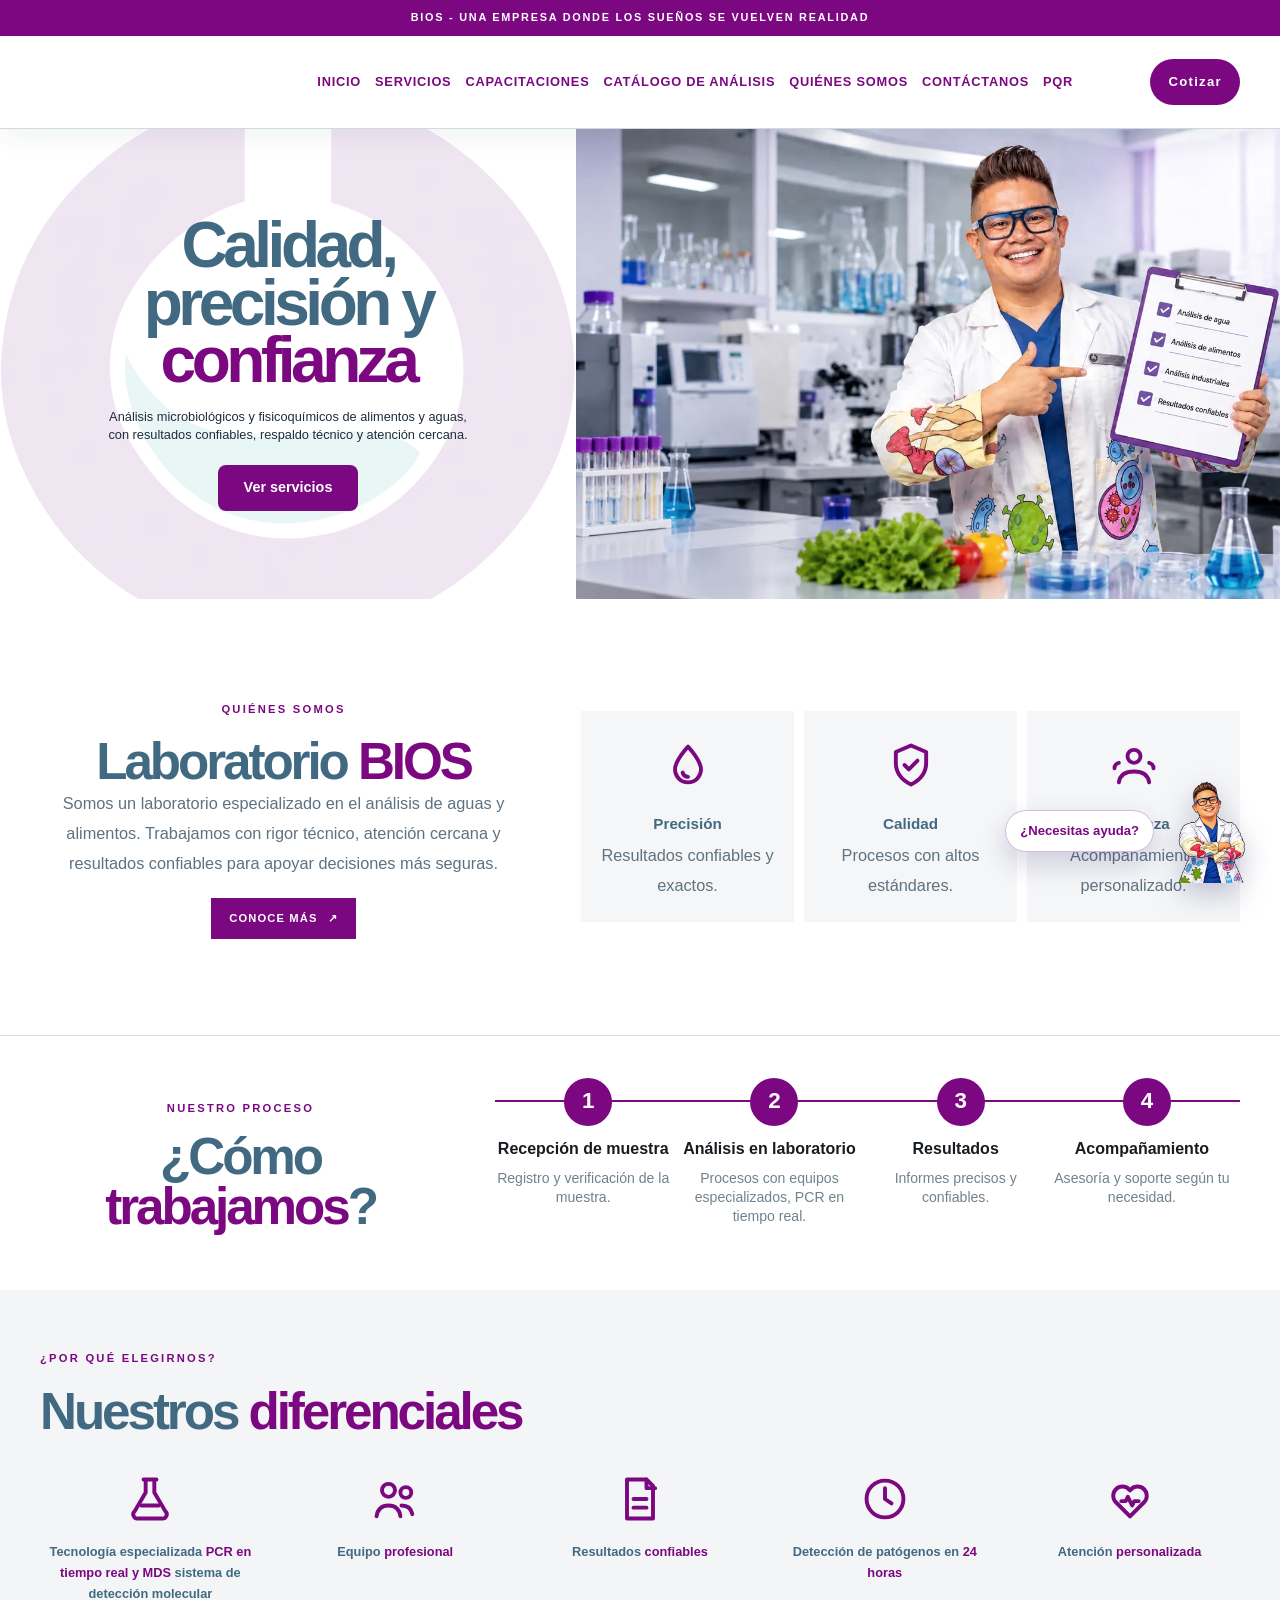
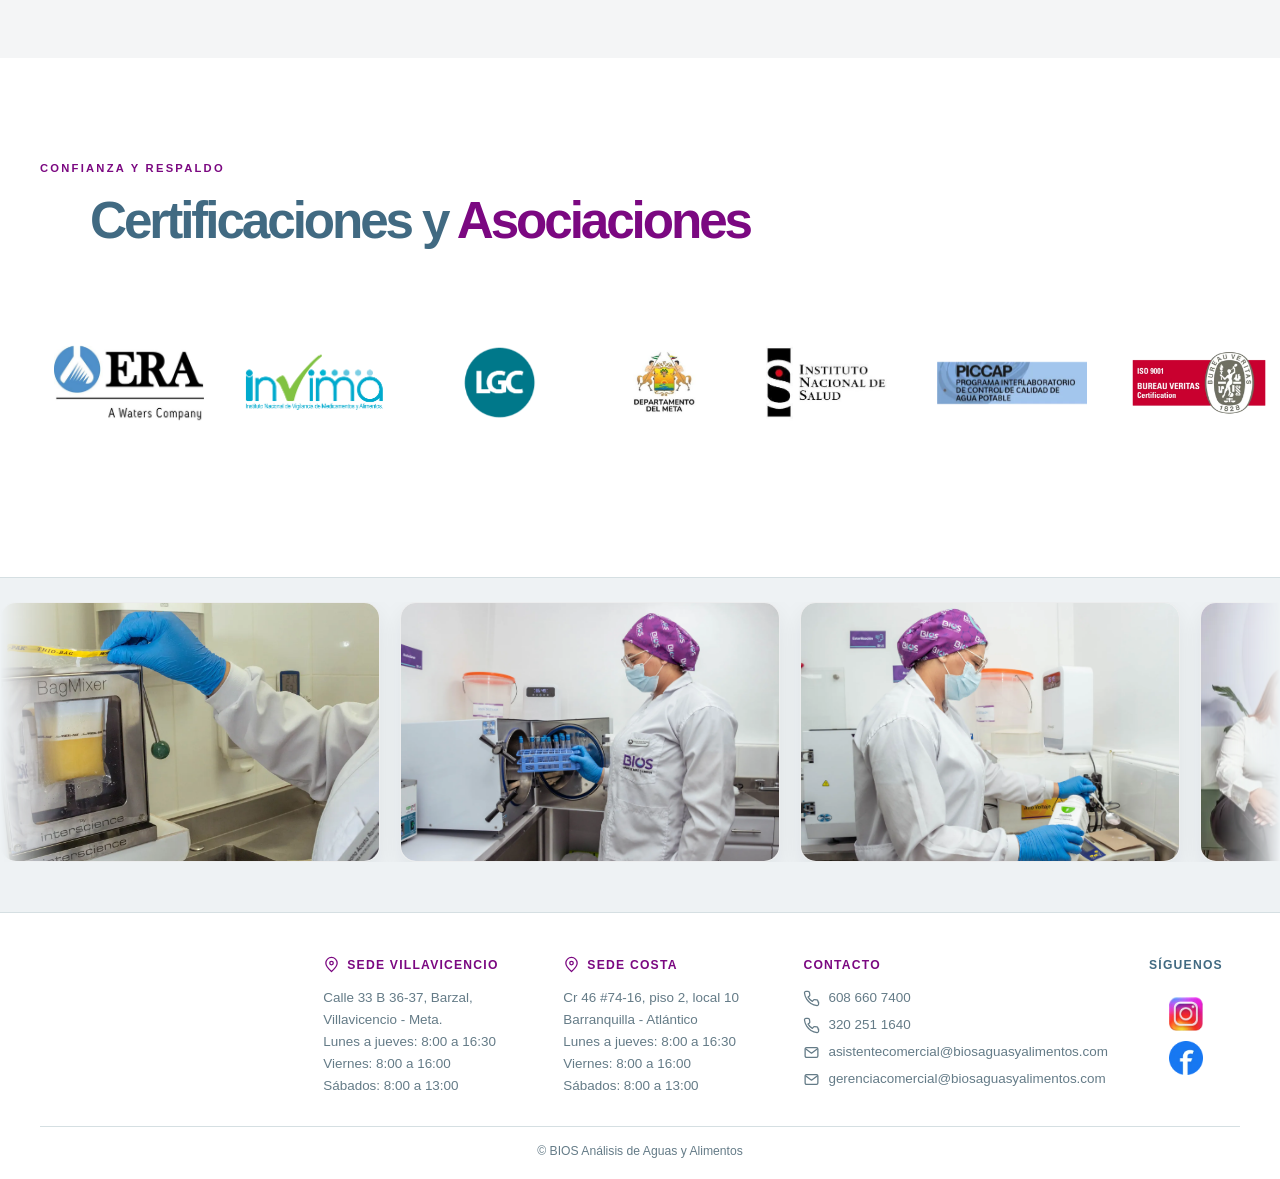
==== commit fc9ab417: "Agrega seccion PQR y ajusta menu Co-authored-by: Copilot <223556219+Copilot@users.noreply.github.com" ====
--- a/index.html
+++ b/index.html
@@ -409,7 +409,7 @@
     }
   </style>
   <link rel="preload" as="image" href="principal.webp" type="image/webp" fetchpriority="high" />
-  <link rel="stylesheet" href="styles.css?v=20261005-footer-mail" />
+  <link rel="stylesheet" href="styles.css?v=20261005-menu-pqr3" />
 </head>
 <body>
   <!-- Inicio: navegación, hero, secciones corporativas, modales, chatbot, galería y pie. -->
@@ -427,6 +427,7 @@
           <li><a href="catalogo-analisis.html">Catálogo de análisis</a></li>
           <li><a href="nosotros.html">Quiénes somos</a></li>
           <li><a href="https://wa.me/573202511640?text=Hola%20BIOS%2C%20quiero%20informaci%C3%B3n%20sobre%20sus%20an%C3%A1lisis." target="_blank" rel="noopener">Contáctanos</a></li>
+          <li><a href="pqr.html">PQR</a></li>
         </ul>
       </nav>
       <div class="header-actions"><a class="header-phone" href="https://wa.me/573202511640?text=Hola%20BIOS%2C%20quiero%20informaci%C3%B3n%20sobre%20sus%20an%C3%A1lisis." target="_blank" rel="noopener">320 251 1640</a><a class="header-contact" href="cotizar.html">Cotizar</a></div>
--- a/styles.css
+++ b/styles.css
@@ -6876,3 +6876,17 @@
     overflow-wrap: normal;
   }
 }
+
+@media (min-width:901px) {
+  .main-nav .menu { flex-wrap: nowrap; gap: 0; letter-spacing: .06em; font-size: .8rem; }
+  .main-nav .menu a { padding: 10px 7px; white-space: nowrap; }
+  .site-header .brand { width: 200px; }
+  .site-header .brand > .site-logo { width: 170px; }
+}
+@media (min-width:901px) and (max-width:1100px) {
+  .main-nav .menu { letter-spacing: .03em; font-size: .72rem; }
+  .main-nav .menu a { padding: 10px 5px; }
+  .site-header .brand { width: 170px; }
+  .site-header .brand > .site-logo { width: 150px; }
+  .site-header .nav { gap: 12px; }
+}
